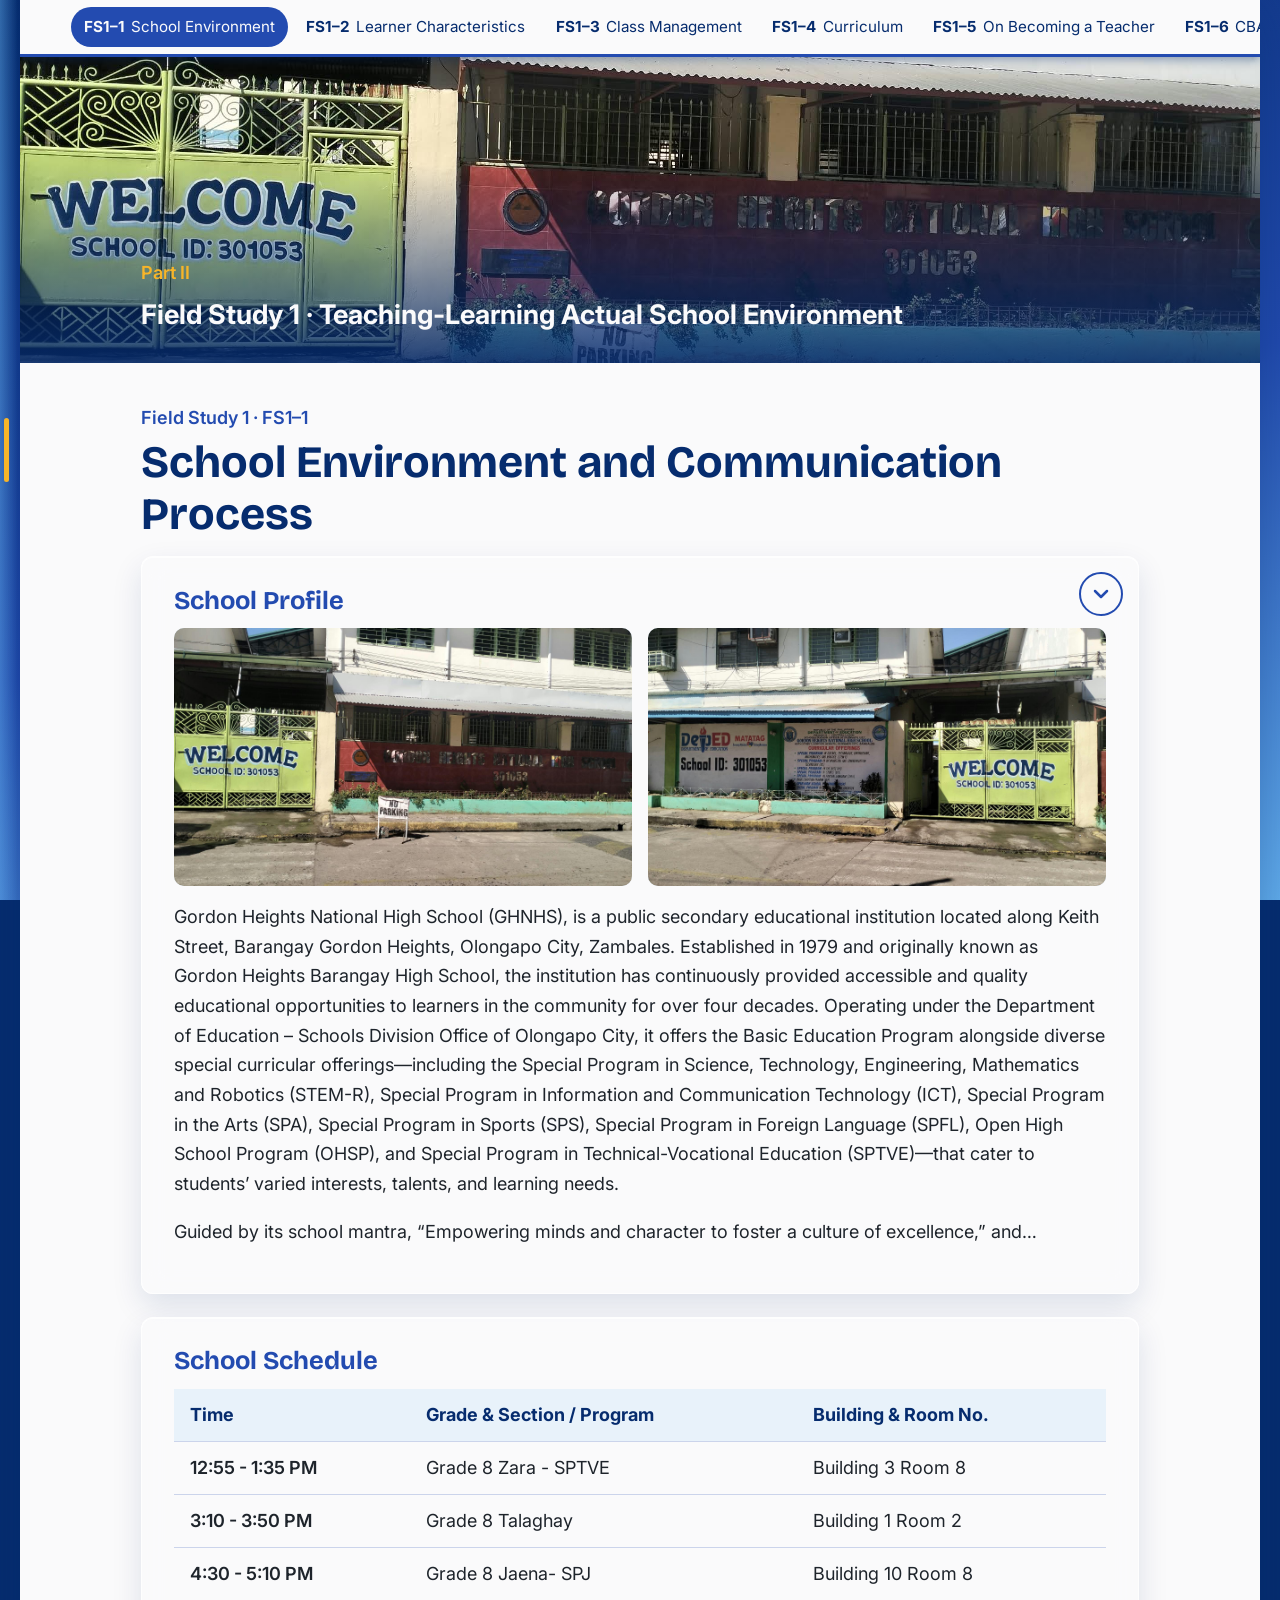
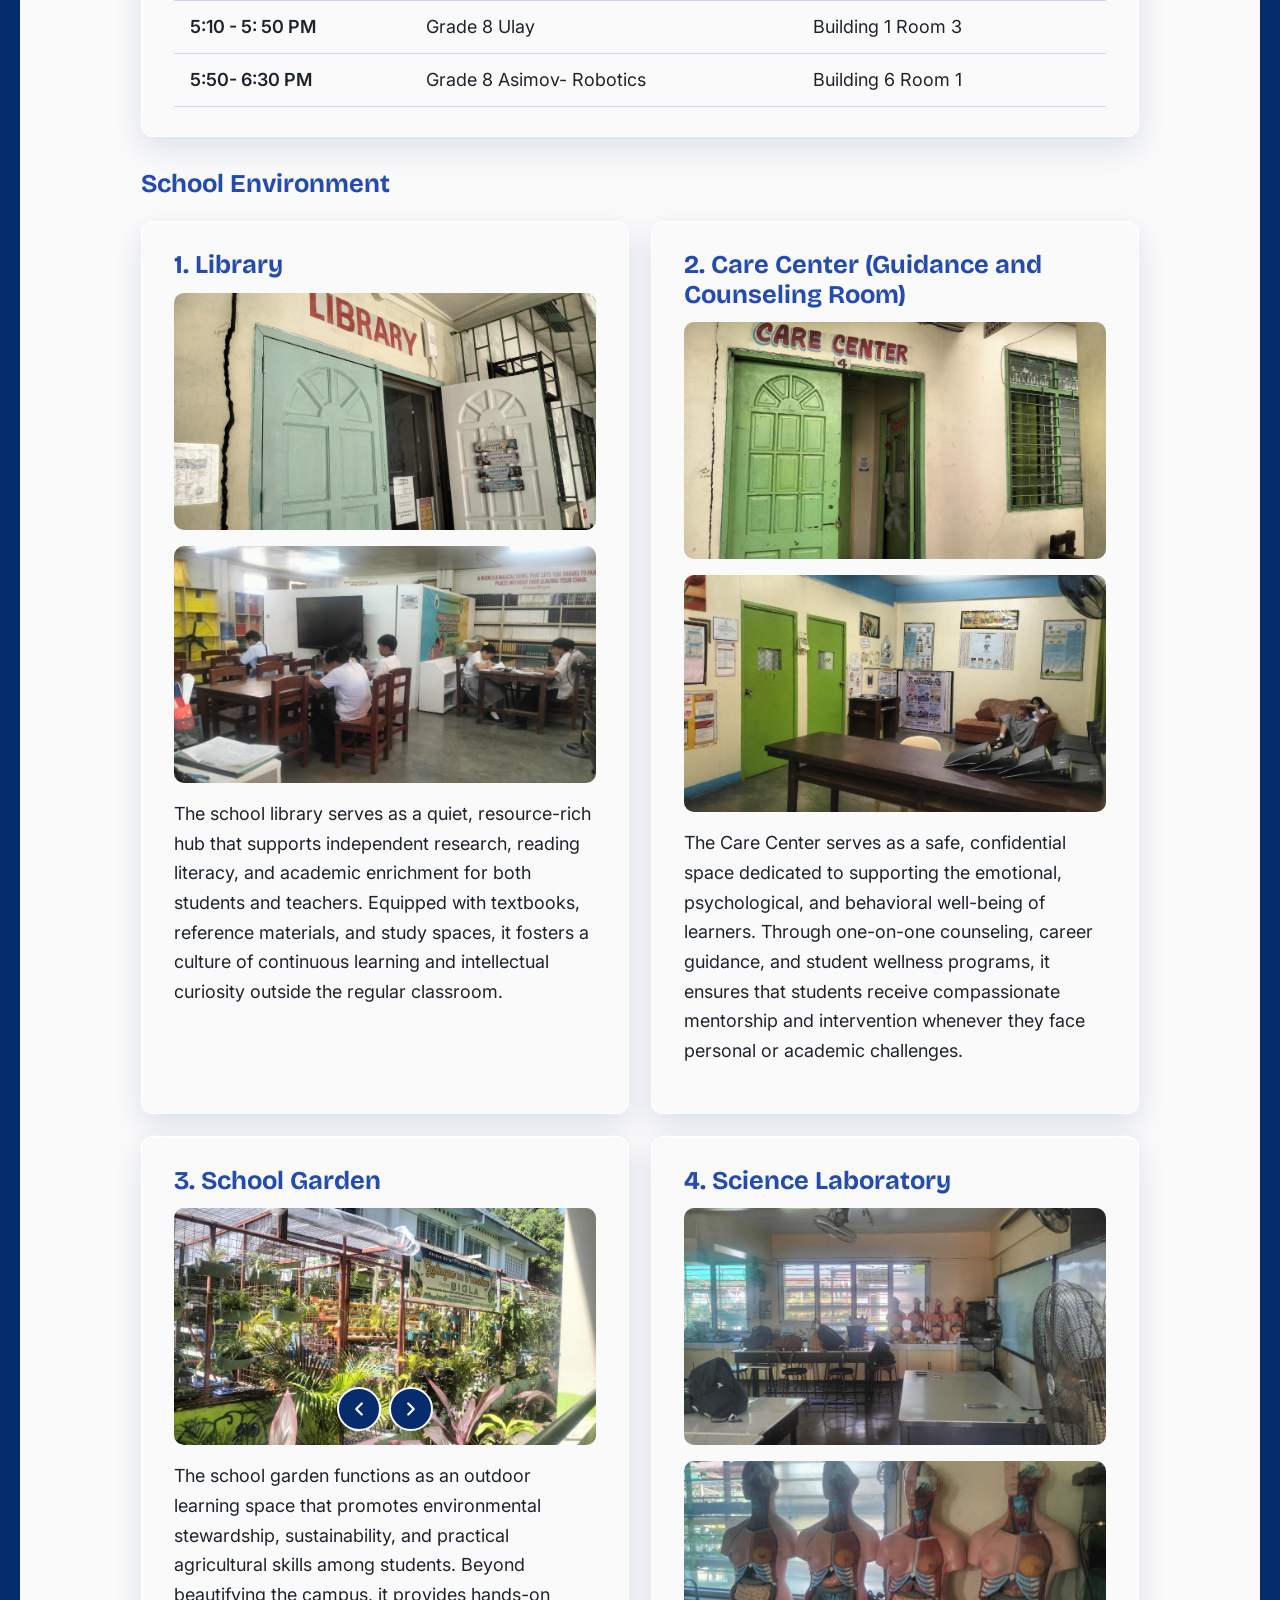
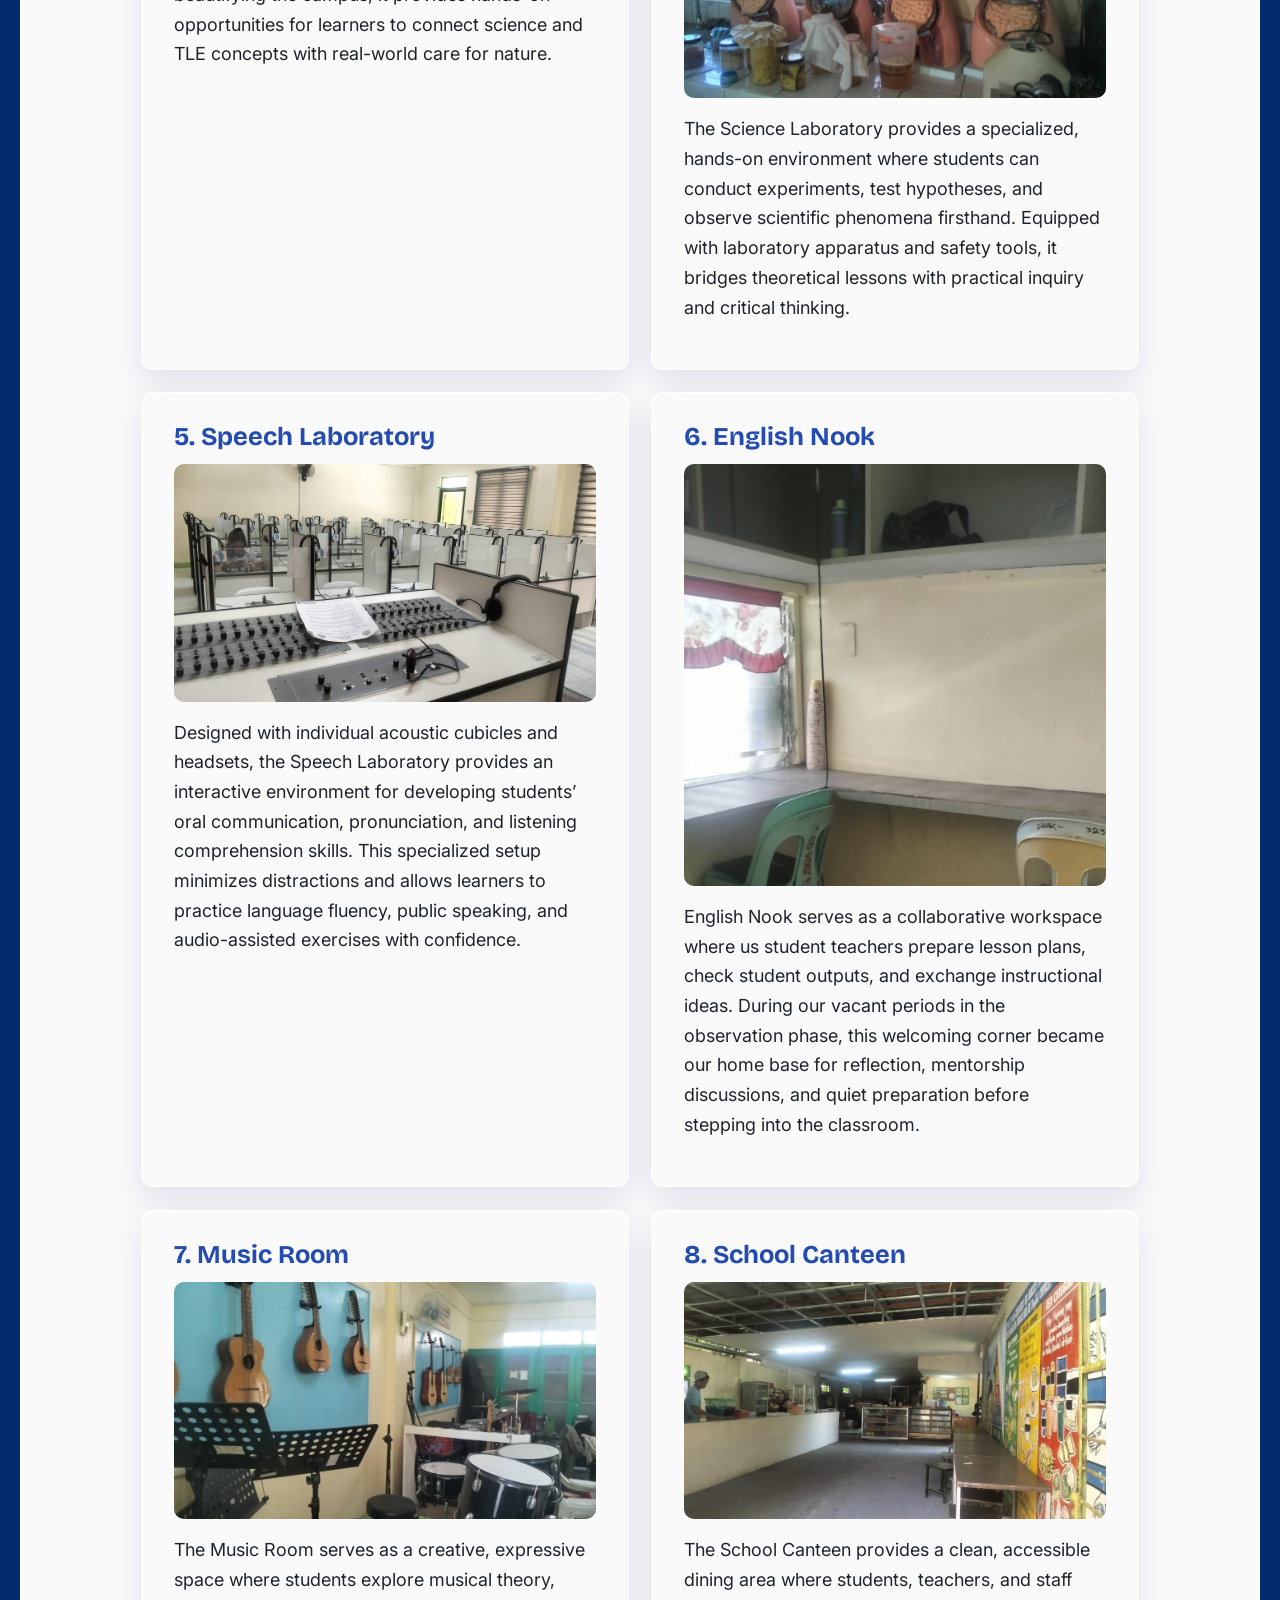
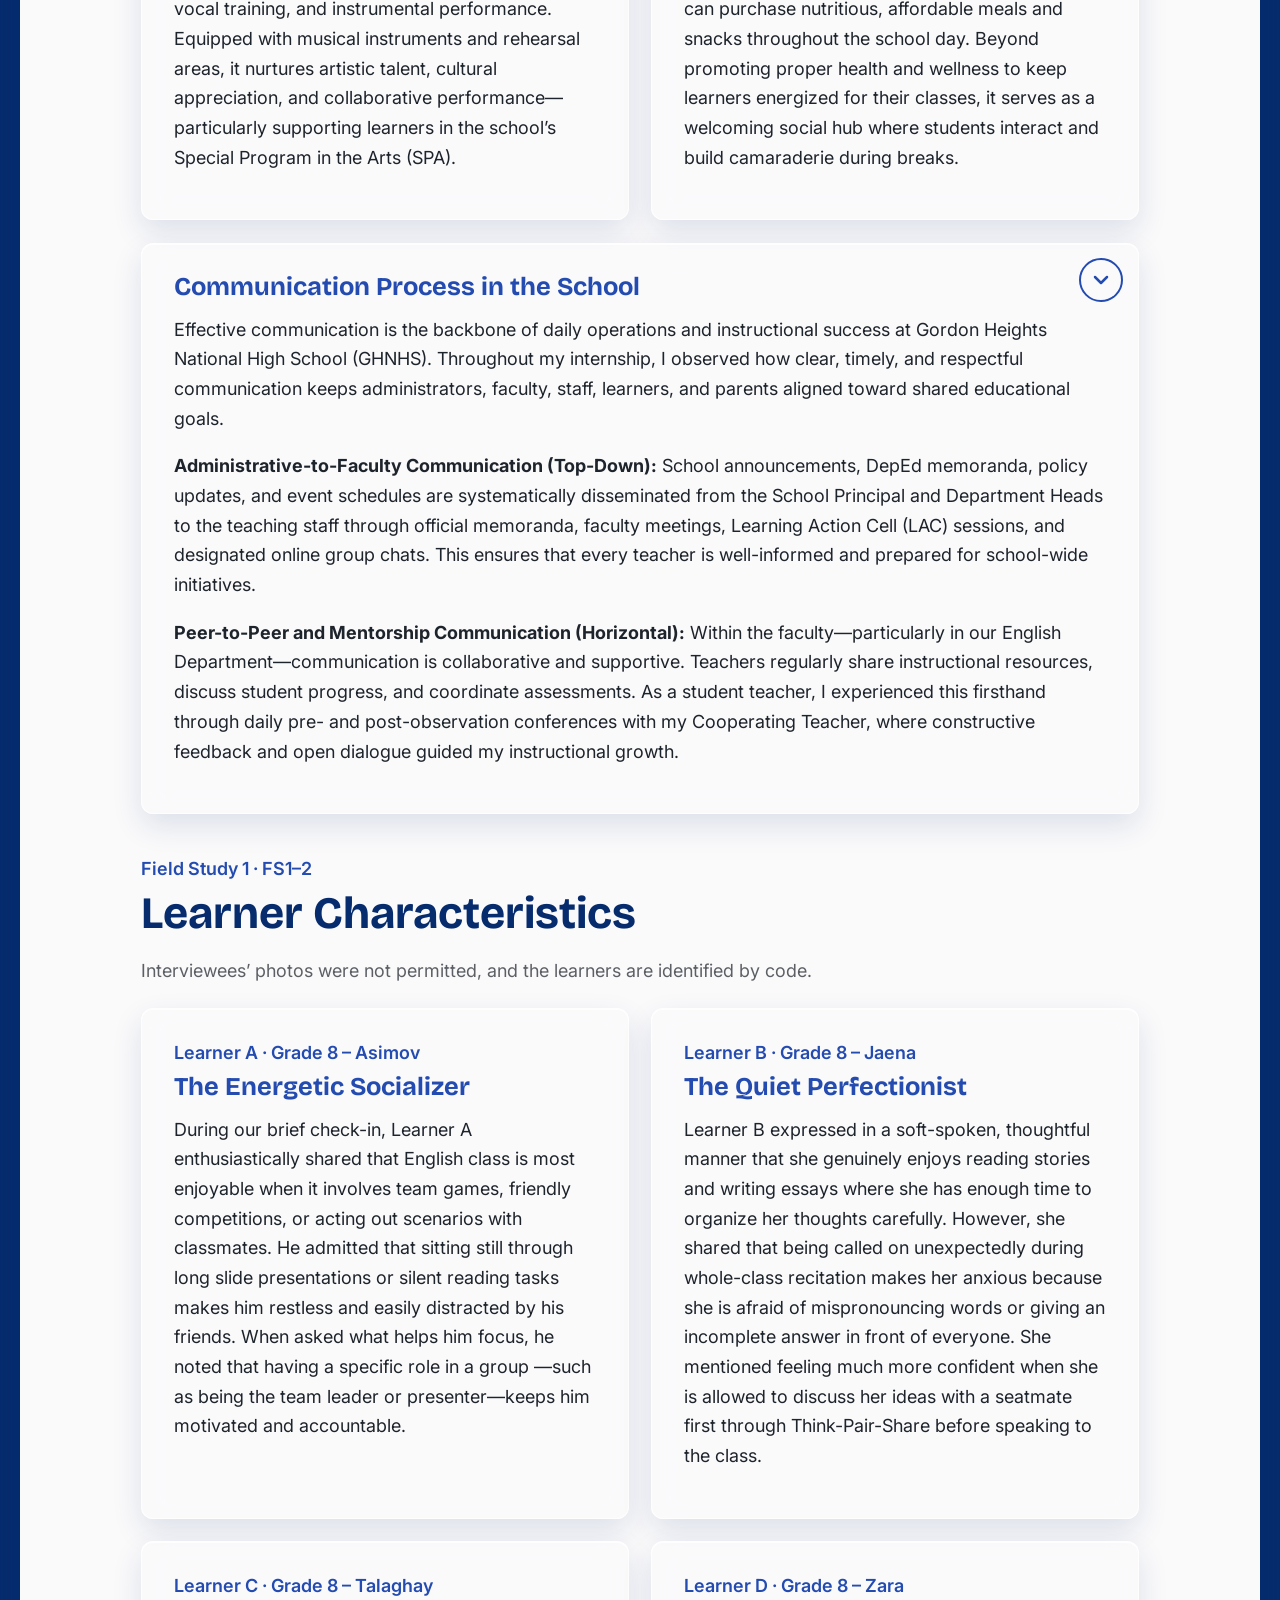
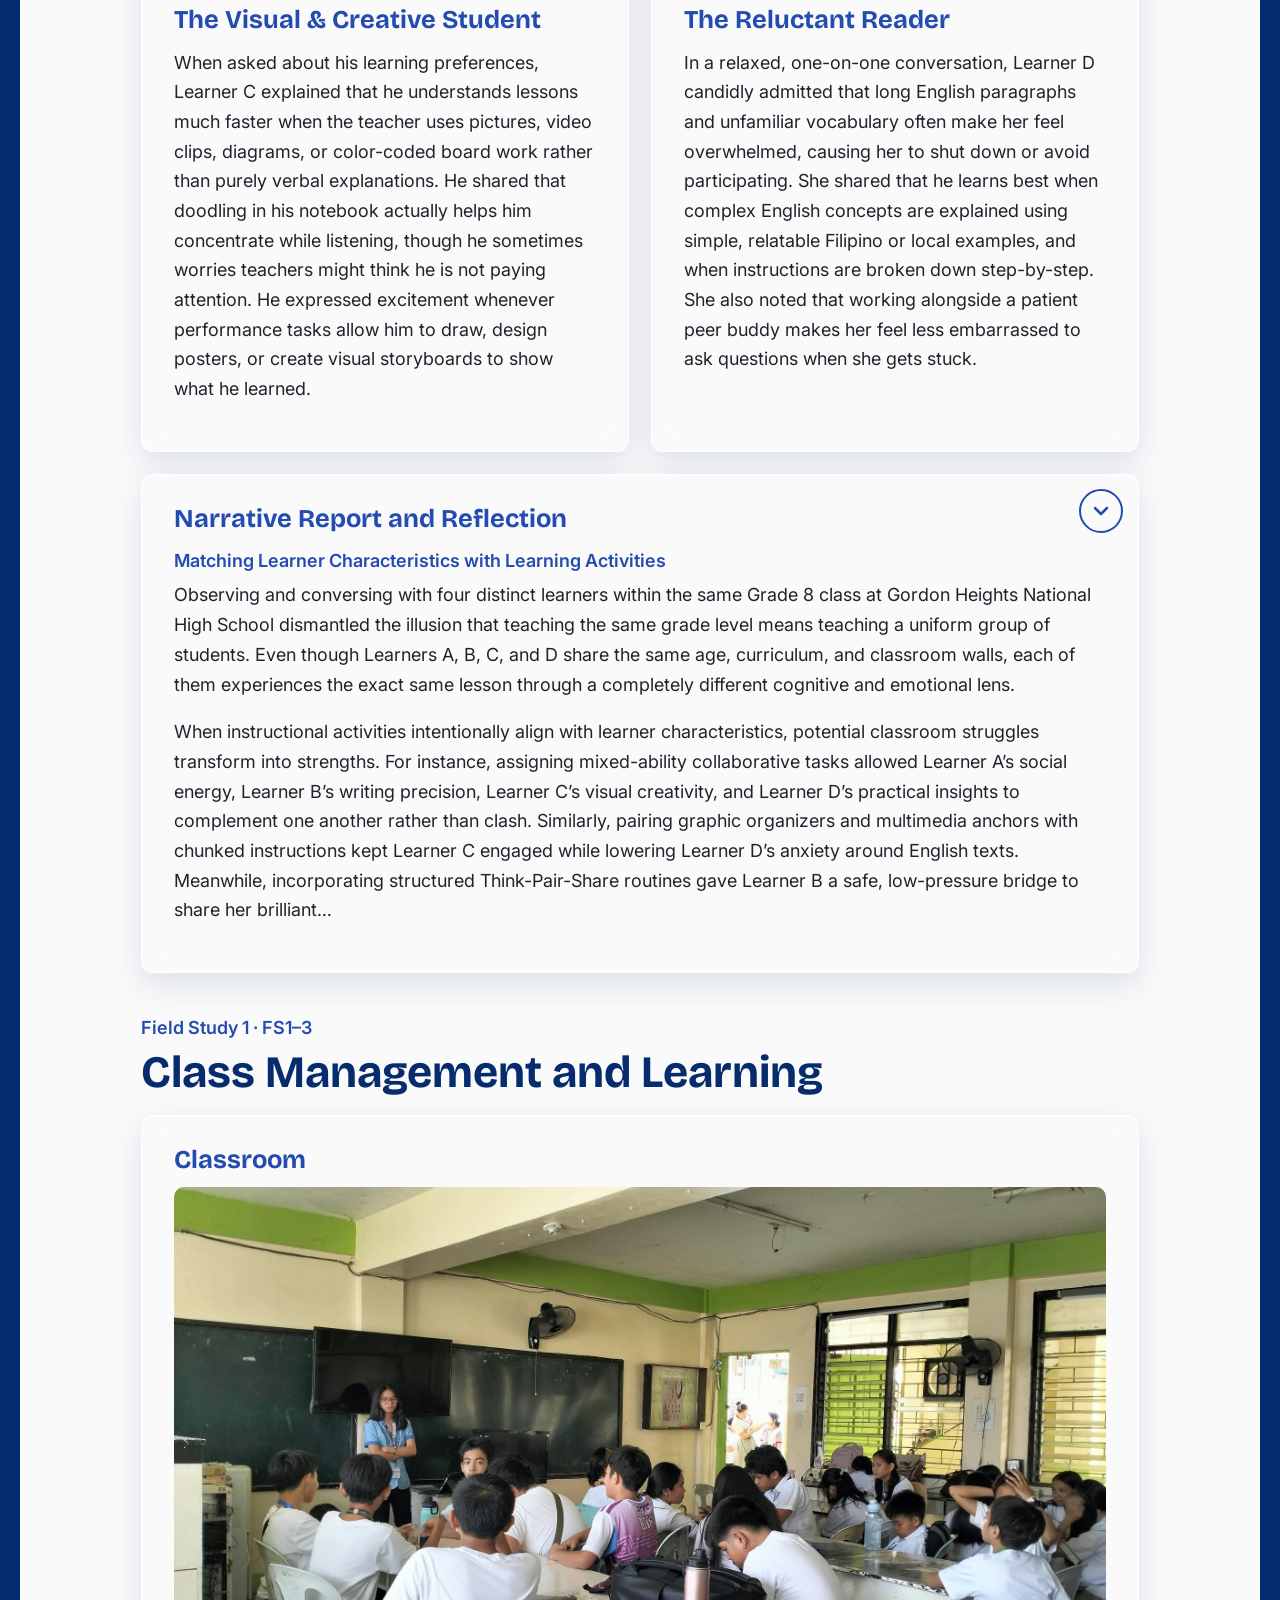
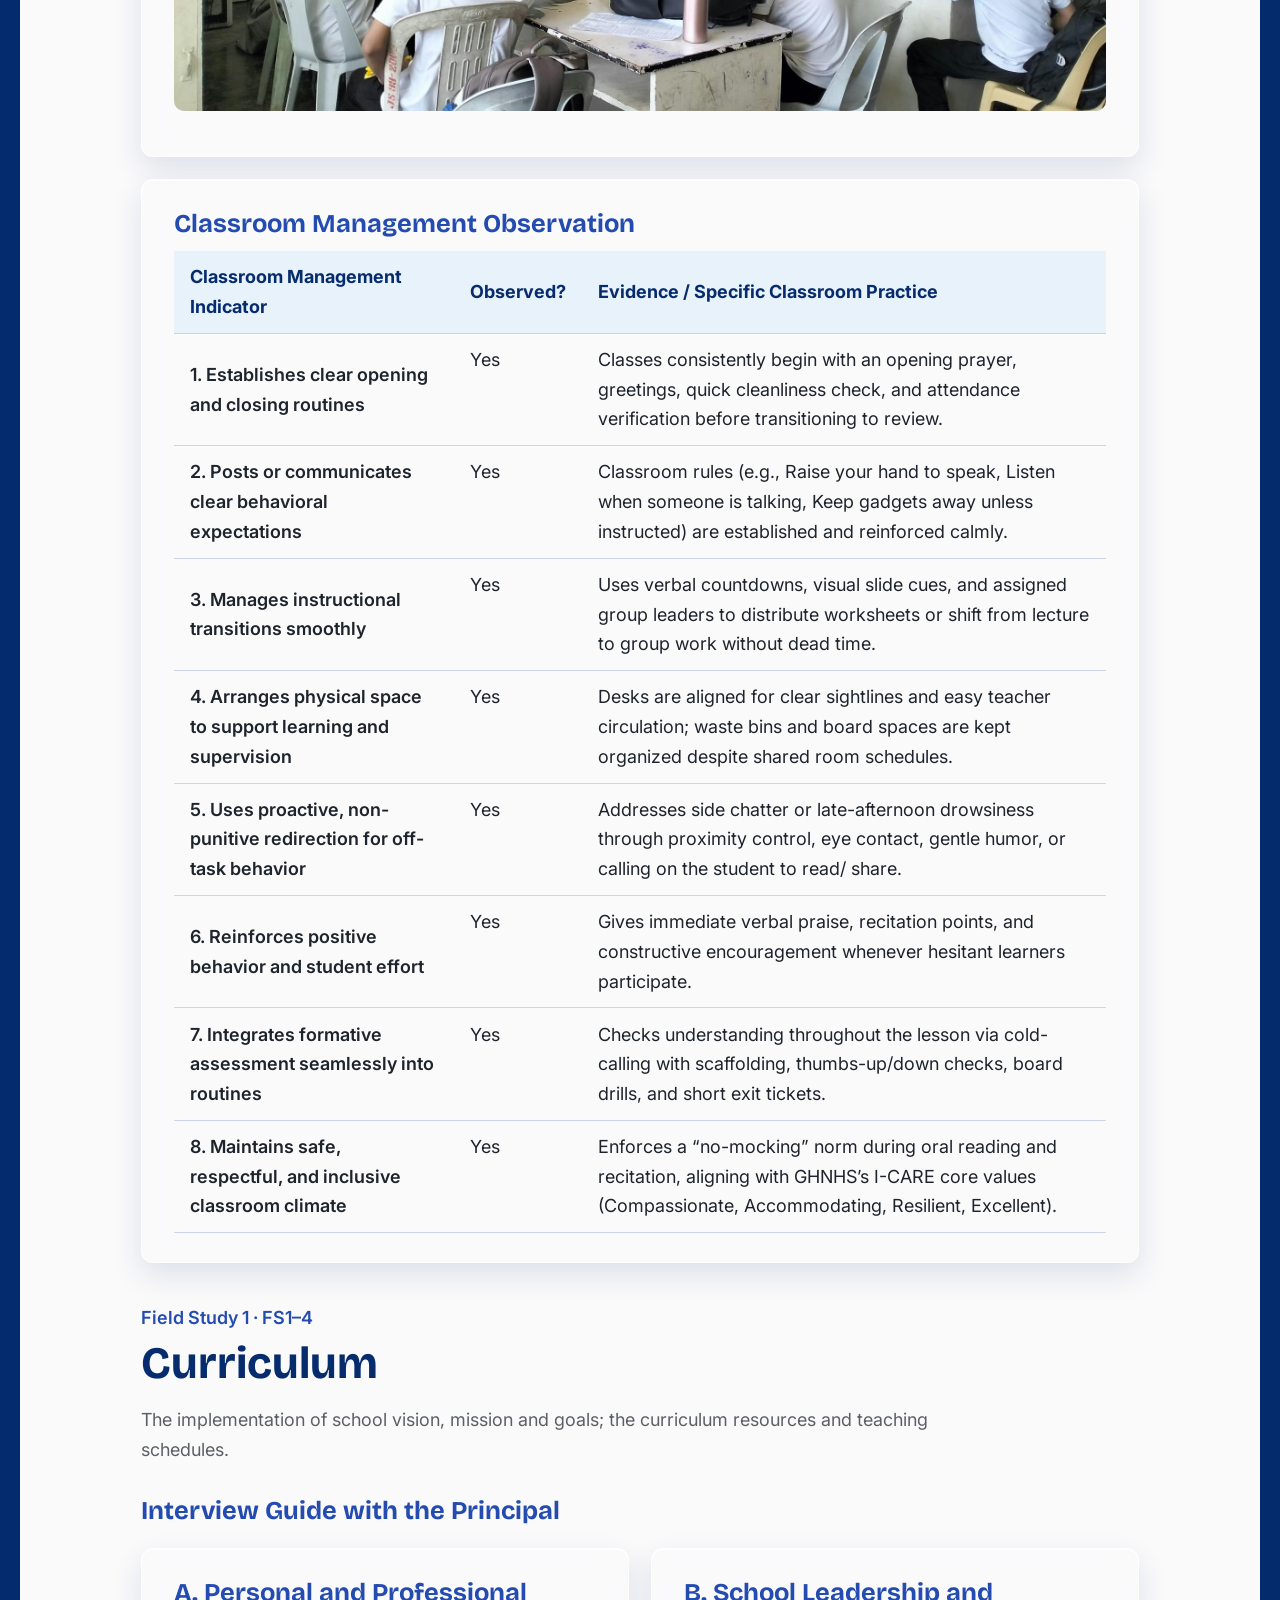
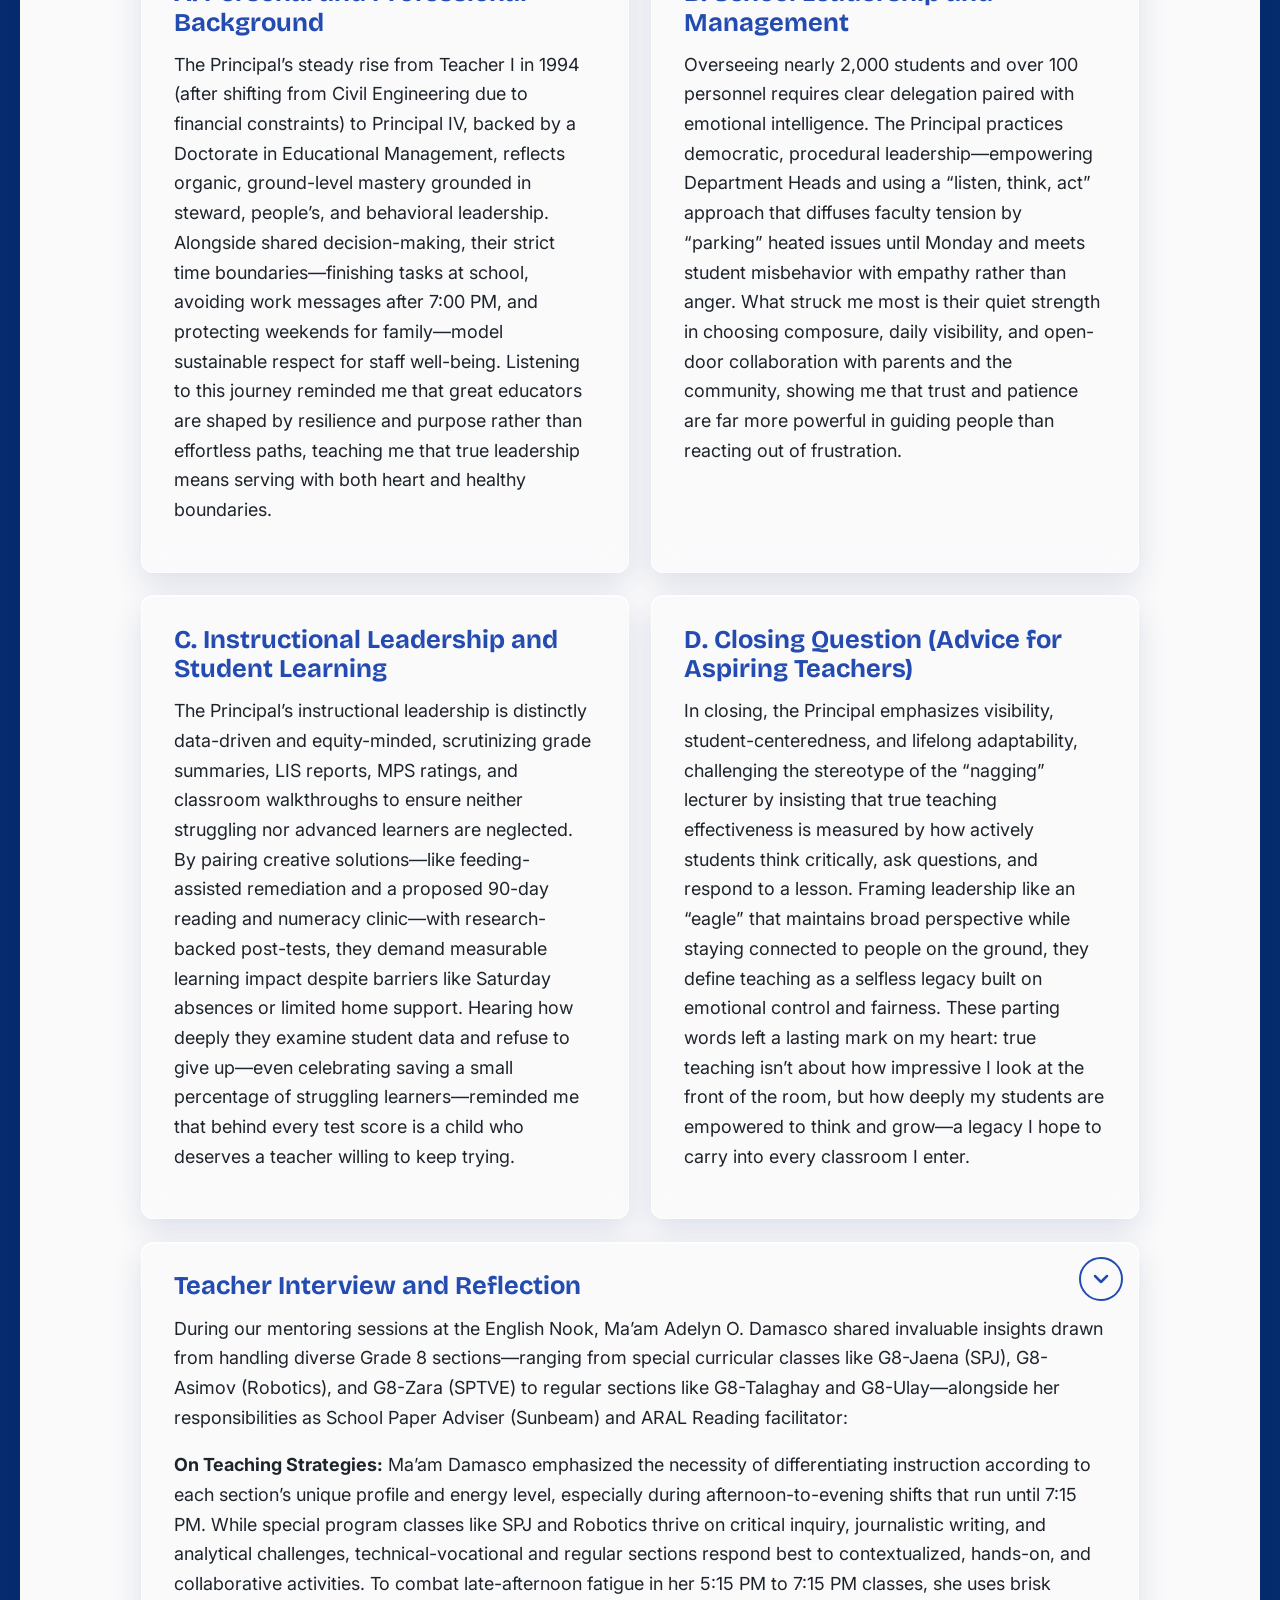
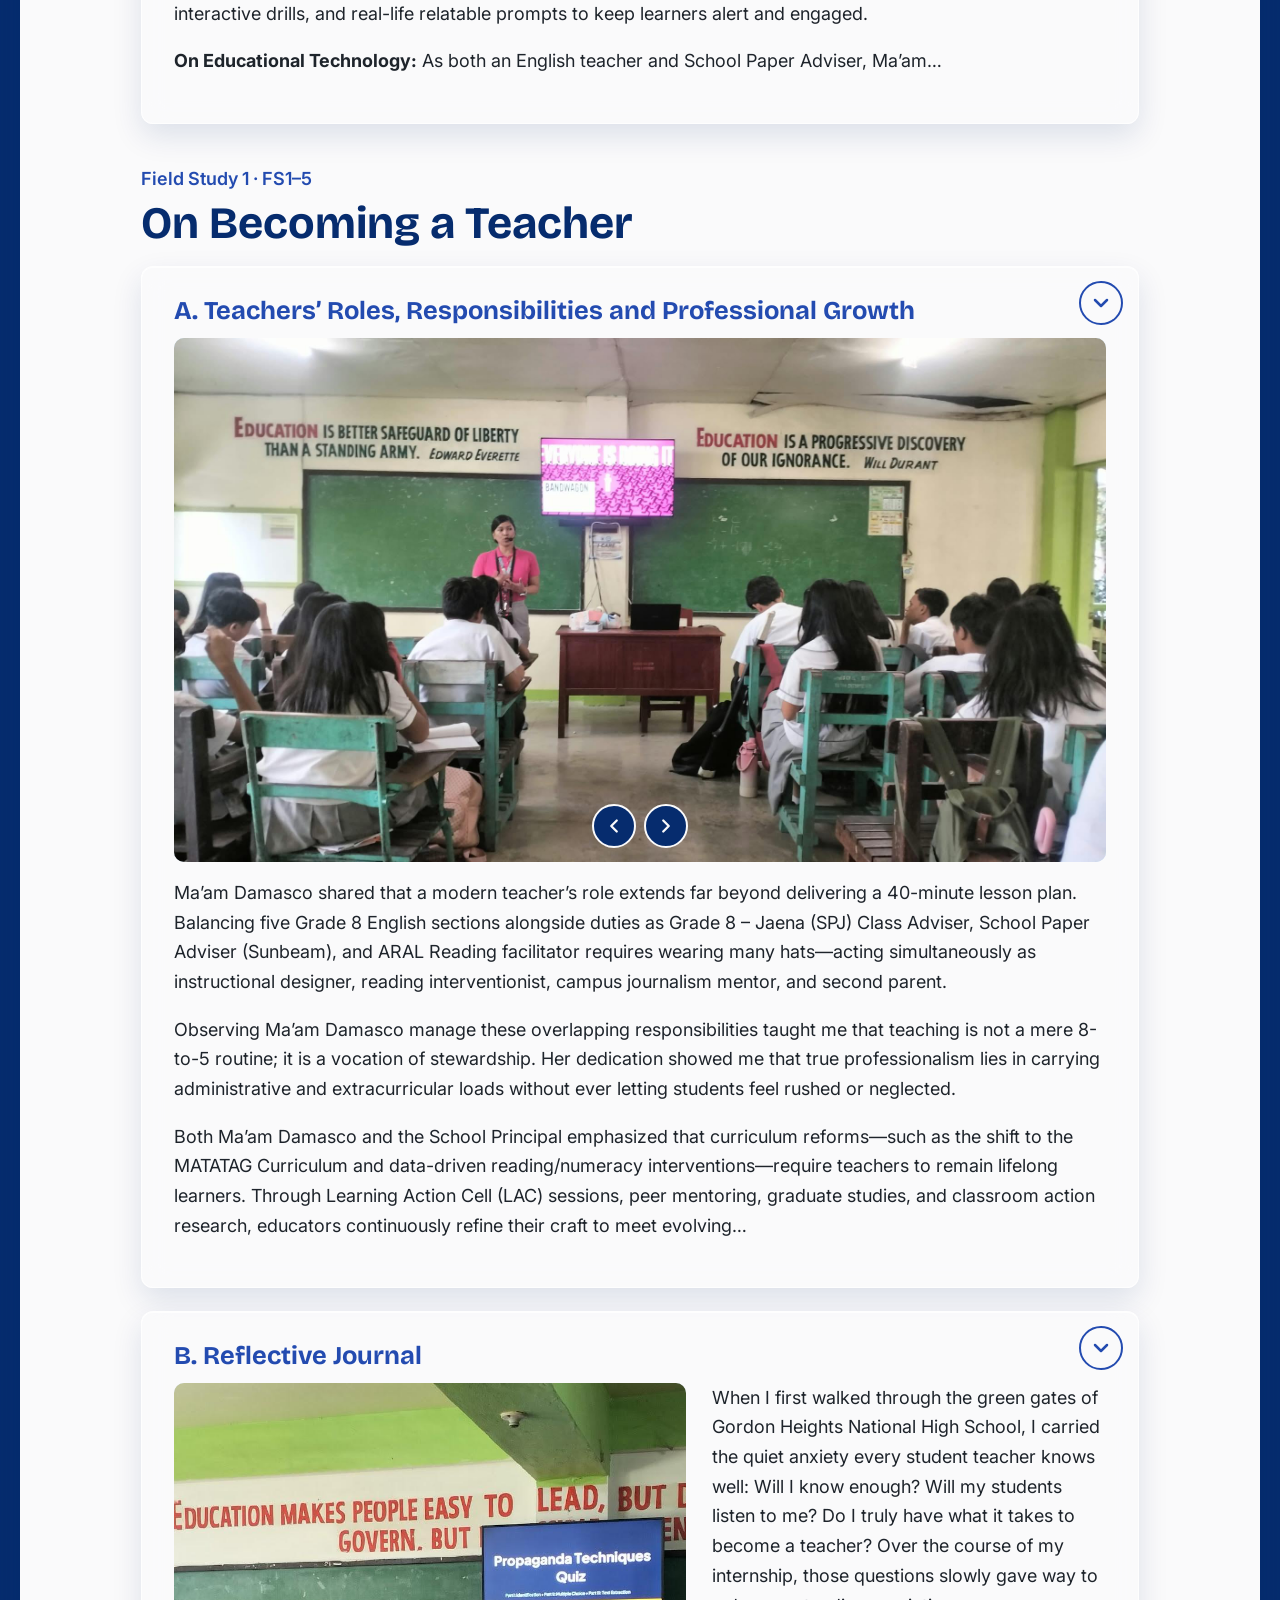
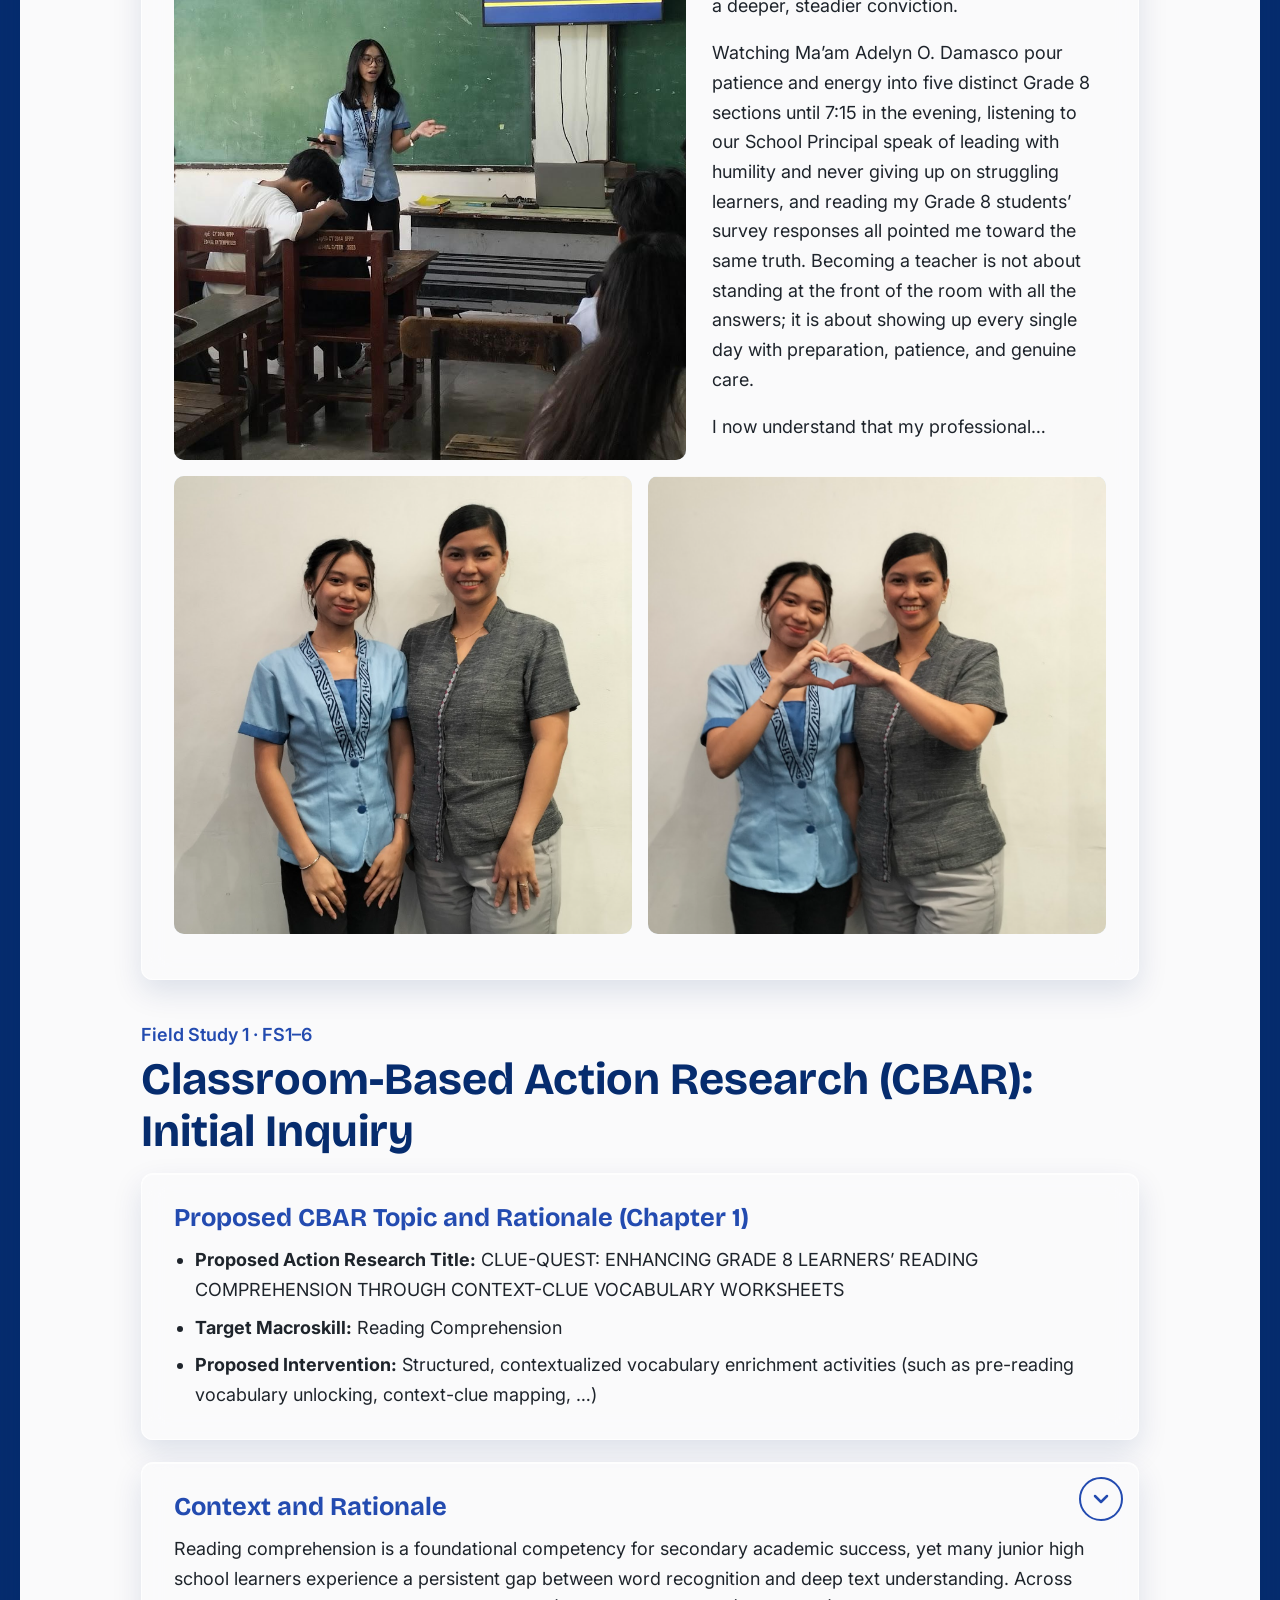
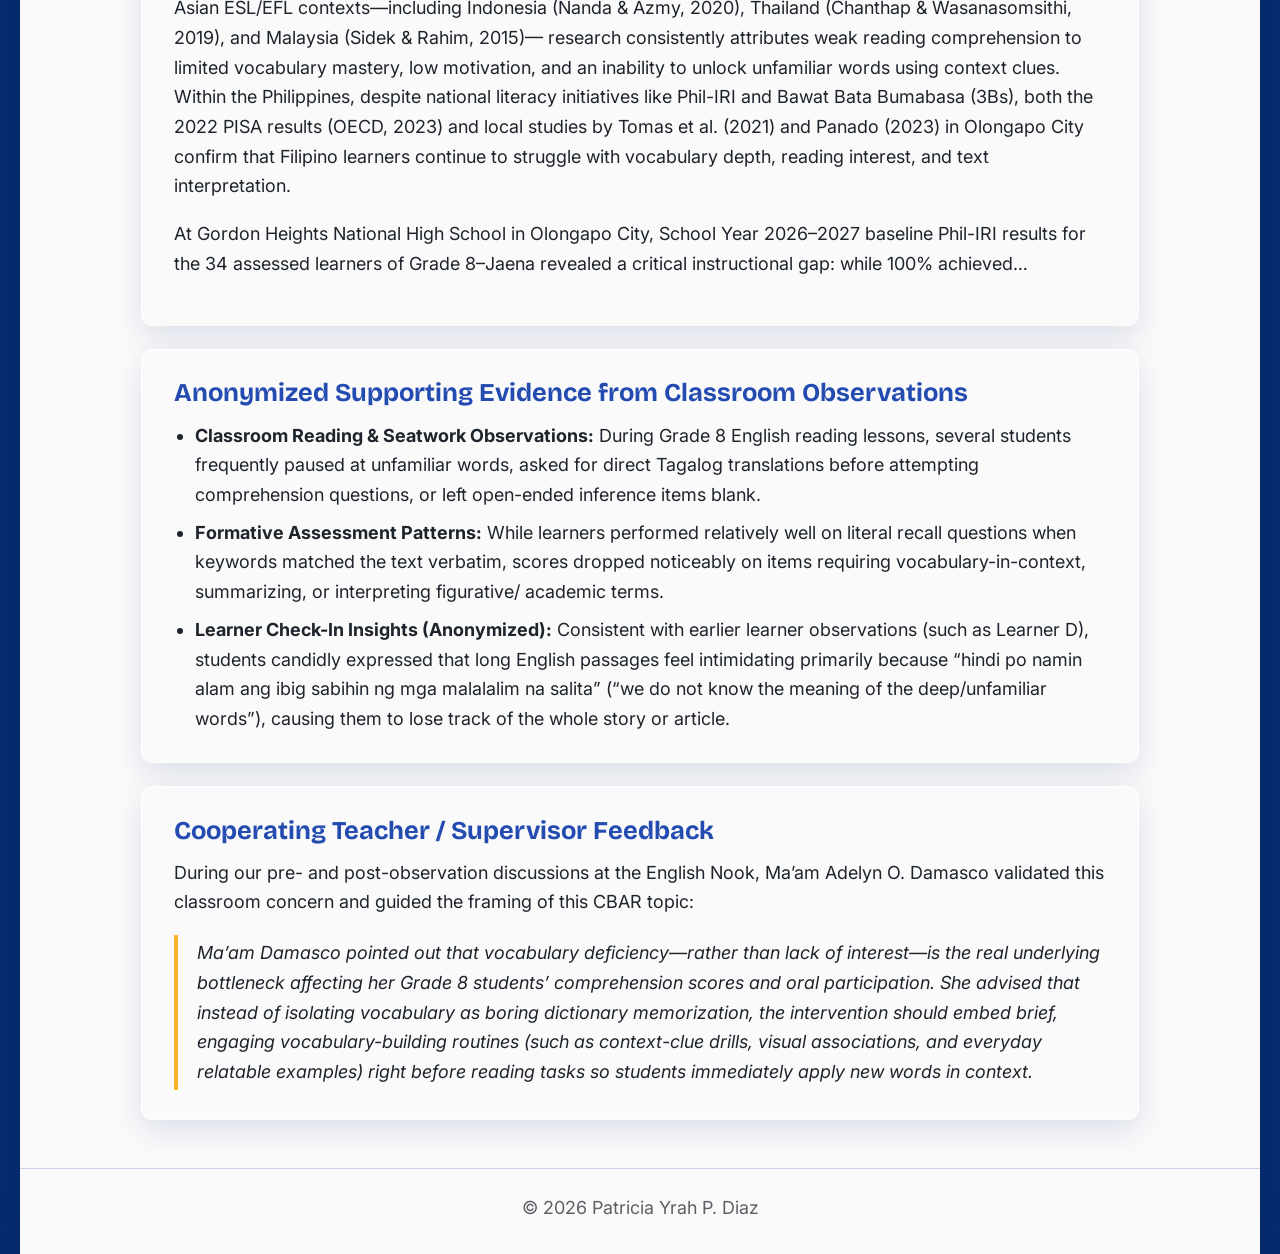
==== field-study-1.html @ 42d6da48 "Upload portfolio site and images Co-authored-by: Copilot <223556219+Copilot@users.noreply.github.com" ====
<!DOCTYPE html>
<html lang="en">
<head>
  <meta charset="UTF-8">
  <meta name="viewport" content="width=device-width, initial-scale=1">
  <title>Field Study 1 | Patricia Yrah P. Diaz</title>
  <meta name="description" content="Field Study 1: Teaching-Learning Actual School Environment">
  <script>
    /* Runs first: the menu starts hidden; hover the left edge to open it */
    document.documentElement.classList.add('js', 'scrolled', 'sidebar-closed');
  </script>
  <link rel="preconnect" href="https://fonts.googleapis.com">
  <link rel="preconnect" href="https://fonts.gstatic.com" crossorigin>
  <link href="https://fonts.googleapis.com/css2?family=Bricolage+Grotesque:wght@600;700&family=Inter:wght@400;600;700&display=swap" rel="stylesheet">
  <link rel="stylesheet" href="style.css">
</head>
<body class="bg-fs1">

  <a class="logo-btn floating" id="floatingLogo" href="index.html#home" aria-label="Home"><img src="images/logo.png" alt="" width="52" height="52"></a>
  <button class="edge-tab" id="edgeTab" type="button" aria-label="Open menu" aria-controls="sidebar" aria-expanded="false"></button>

  <aside class="sidebar" id="sidebar">
    <div class="brand">
      <a class="logo-btn" id="sidebarLogo" href="index.html#home" aria-label="Home"><img src="images/sidebar-logo.png" alt="" width="52" height="52"></a>
      <a class="brand-name" href="index.html#home">Patricia Yrah P. Diaz<small>Teaching Internship Portfolio</small></a>
    </div>

    <nav aria-label="Portfolio pages">
      <a class="nav-link" href="index.html#home">Home</a>
      <a class="nav-link nav-head" href="index.html#paper">Paper</a>
      <a class="nav-link nav-head" href="index.html#aboutCarousel">About Me</a>
      <a class="nav-link" href="index.html#pre-deployment">Pre-Deployment Seminar</a>
      <a class="nav-link nav-head" href="#field-study-1">Field Study 1</a>
      <a class="nav-link nav-head" href="field-study-2.html#field-study-2">Field Study 2</a>
      <a class="nav-link nav-head" href="part-4.html#part-4">PPST Evidence</a>
      <a class="nav-link nav-head" href="part-5.html#part-5">Journals &amp; Appendices</a>
    </nav>
  </aside>
  <div class="backdrop" id="backdrop"></div>

  <main class="content subpage theme-field has-bar">
    <div class="sheet">
<nav class="fs-bar" aria-label="Field Study 1 sections"><div class="fs-bar-inner"><a href="#fs1-1" title="School Environment"><b>FS1–1</b><span class="fs-name">School Environment</span></a><a href="#fs1-2" title="Learner Characteristics"><b>FS1–2</b><span class="fs-name">Learner Characteristics</span></a><a href="#fs1-3" title="Class Management"><b>FS1–3</b><span class="fs-name">Class Management</span></a><a href="#fs1-4" title="Curriculum"><b>FS1–4</b><span class="fs-name">Curriculum</span></a><a href="#fs1-5" title="On Becoming a Teacher"><b>FS1–5</b><span class="fs-name">On Becoming a Teacher</span></a><a href="#fs1-6" title="CBAR Initial Inquiry"><b>FS1–6</b><span class="fs-name">CBAR Inquiry</span></a></div></nav>

      <section id="field-study-1" data-nav>
        <div class="banner"><img src="images/gate-1.jpg" width="1600" height="900" alt="School gate with Welcome sign">
          <div class="banner-text"><p class="crumb">Part II</p><h1>Field Study 1 · Teaching-Learning Actual School Environment</h1></div>
        </div>
      </section>

<section id="fs1-1" class="section reveal" data-nav><p class="crumb">Field Study 1 · FS1–1</p><h2>School Environment and Communication Process</h2><div class="stack"><div class="card "><h3>School Profile</h3><div class="shot-grid"><figure class="shot  r-wide"><button class="zoomable" type="button" data-title="School Profile" aria-label="Enlarge: School Profile"><img src="images/gate-1.jpg" alt="School gate with Welcome sign" width="1600" height="900" loading="lazy"></button></figure><figure class="shot  r-wide"><button class="zoomable" type="button" data-title="School Profile" aria-label="Enlarge: School Profile"><img src="images/gate-2.jpg" alt="DepEd signboard beside the school gate" width="1600" height="900" loading="lazy"></button></figure></div><p>Gordon Heights National High School (GHNHS), is a public secondary educational institution located along Keith Street, Barangay Gordon Heights, Olongapo City, Zambales. Established in 1979 and originally known as Gordon Heights Barangay High School, the institution has continuously provided accessible and quality educational opportunities to learners in the community for over four decades. Operating under the Department of Education – Schools Division Office of Olongapo City, it offers the Basic Education Program alongside diverse special curricular offerings—including the Special Program in Science, Technology, Engineering, Mathematics and Robotics (STEM-R), Special Program in Information and Communication Technology (ICT), Special Program in the Arts (SPA), Special Program in Sports (SPS), Special Program in Foreign Language (SPFL), Open High School Program (OHSP), and Special Program in Technical-Vocational Education (SPTVE)—that cater to students’ varied interests, talents, and learning needs.</p><p>Guided by its school mantra, “Empowering minds and character to foster a culture of excellence,” and anchored in its core values of I-CARE (“I am compassionate, accommodating, resilient, and excellent”), GHNHS aligns with the MATATAG agenda to provide a supportive, inclusive learning environment that promotes academic excellence, holistic development, and responsible citizenship.</p></div><div class="card "><h3>School Schedule</h3><div class="table-wrap"><table><thead><tr><th scope="col">Time</th><th scope="col">Grade &amp; Section / Program</th><th scope="col">Building &amp; Room No.</th></tr></thead><tbody><tr><th scope="row">12:55 - 1:35 PM</th><td>Grade 8 Zara - SPTVE</td><td>Building 3 Room 8</td></tr><tr><th scope="row">3:10 - 3:50 PM</th><td>Grade 8 Talaghay</td><td>Building 1 Room 2</td></tr><tr><th scope="row">4:30 - 5:10 PM</th><td>Grade 8 Jaena- SPJ</td><td>Building 10 Room 8</td></tr><tr><th scope="row">5:10 - 5: 50 PM</th><td>Grade 8 Ulay</td><td>Building 1 Room 3</td></tr><tr><th scope="row">5:50- 6:30 PM</th><td>Grade 8 Asimov- Robotics</td><td>Building 6 Room 1</td></tr></tbody></table></div></div><h3 class="sub-head">School Environment</h3><div class="masonry"><div class="card "><h3>1. Library</h3><div class="shot-grid"><figure class="shot  r-wide"><button class="zoomable" type="button" data-title="Library" aria-label="Enlarge: Library"><img src="images/env-library-door.jpg" alt="env-library-door.jpg" width="1600" height="901" loading="lazy"></button></figure><figure class="shot  r-wide"><button class="zoomable" type="button" data-title="Library" aria-label="Enlarge: Library"><img src="images/env-library-inside.jpg" alt="env-library-inside.jpg" width="1600" height="901" loading="lazy"></button></figure></div><p>The school library serves as a quiet, resource-rich hub that supports independent research, reading literacy, and academic enrichment for both students and teachers. Equipped with textbooks, reference materials, and study spaces, it fosters a culture of continuous learning and intellectual curiosity outside the regular classroom.</p></div><div class="card "><h3>2. Care Center (Guidance and Counseling Room)</h3><div class="shot-grid"><figure class="shot  r-wide"><button class="zoomable" type="button" data-title="Care Center (Guidance and Counseling Room)" aria-label="Enlarge: Care Center (Guidance and Counseling Room)"><img src="images/env-care-door.jpg" alt="env-care-door.jpg" width="1600" height="901" loading="lazy"></button></figure><figure class="shot  r-wide"><button class="zoomable" type="button" data-title="Care Center (Guidance and Counseling Room)" aria-label="Enlarge: Care Center (Guidance and Counseling Room)"><img src="images/env-care-inside.jpg" alt="env-care-inside.jpg" width="1600" height="901" loading="lazy"></button></figure></div><p>The Care Center serves as a safe, confidential space dedicated to supporting the emotional, psychological, and behavioral well-being of learners. Through one-on-one counseling, career guidance, and student wellness programs, it ensures that students receive compassionate mentorship and intervention whenever they face personal or academic challenges.</p></div><div class="card "><h3>3. School Garden</h3><div class="shot-grid"><figure class="shot  r-wide"><button class="zoomable" type="button" data-title="School Garden" aria-label="Enlarge: School Garden"><img src="images/env-garden-1.jpg" alt="env-garden-1.jpg" width="1600" height="901" loading="lazy"></button></figure><figure class="shot  r-wide"><button class="zoomable" type="button" data-title="School Garden" aria-label="Enlarge: School Garden"><img src="images/env-garden-2.jpg" alt="env-garden-2.jpg" width="1600" height="901" loading="lazy"></button></figure><figure class="shot  r-wide"><button class="zoomable" type="button" data-title="School Garden" aria-label="Enlarge: School Garden"><img src="images/env-garden-3.jpg" alt="env-garden-3.jpg" width="1600" height="901" loading="lazy"></button></figure></div><p>The school garden functions as an outdoor learning space that promotes environmental stewardship, sustainability, and practical agricultural skills among students. Beyond beautifying the campus, it provides hands-on opportunities for learners to connect science and TLE concepts with real-world care for nature.</p></div><div class="card "><h3>4. Science Laboratory</h3><div class="shot-grid"><figure class="shot  r-wide"><button class="zoomable" type="button" data-title="Science Laboratory" aria-label="Enlarge: Science Laboratory"><img src="images/env-science-lab.jpg" alt="env-science-lab.jpg" width="1600" height="901" loading="lazy"></button></figure><figure class="shot  r-wide"><button class="zoomable" type="button" data-title="Science Laboratory" aria-label="Enlarge: Science Laboratory"><img src="images/env-science-models.jpg" alt="env-science-models.jpg" width="1600" height="901" loading="lazy"></button></figure></div><p>The Science Laboratory provides a specialized, hands-on environment where students can conduct experiments, test hypotheses, and observe scientific phenomena firsthand. Equipped with laboratory apparatus and safety tools, it bridges theoretical lessons with practical inquiry and critical thinking.</p></div><div class="card "><h3>5. Speech Laboratory</h3><div class="shot-grid"><figure class="shot  r-wide"><button class="zoomable" type="button" data-title="Speech Laboratory" aria-label="Enlarge: Speech Laboratory"><img src="images/env-speech-lab.jpg" alt="env-speech-lab.jpg" width="1600" height="901" loading="lazy"></button></figure></div><p>Designed with individual acoustic cubicles and headsets, the Speech Laboratory provides an interactive environment for developing students’ oral communication, pronunciation, and listening comprehension skills. This specialized setup minimizes distractions and allows learners to practice language fluency, public speaking, and audio-assisted exercises with confidence.</p></div><div class="card "><h3>6. English Nook</h3><div class="shot-grid"><figure class="shot  r-tall"><button class="zoomable" type="button" data-title="English Nook" aria-label="Enlarge: English Nook"><img src="images/env-nook.jpg" alt="env-nook.jpg" width="901" height="1600" loading="lazy"></button></figure></div><p>English Nook serves as a collaborative workspace where us student teachers prepare lesson plans, check student outputs, and exchange instructional ideas. During our vacant periods in the observation phase, this welcoming corner became our home base for reflection, mentorship discussions, and quiet preparation before stepping into the classroom.</p></div><div class="card "><h3>7. Music Room</h3><div class="shot-grid"><figure class="shot  r-wide"><button class="zoomable" type="button" data-title="Music Room" aria-label="Enlarge: Music Room"><img src="images/env-music.jpg" alt="env-music.jpg" width="1600" height="901" loading="lazy"></button></figure></div><p>The Music Room serves as a creative, expressive space where students explore musical theory, vocal training, and instrumental performance. Equipped with musical instruments and rehearsal areas, it nurtures artistic talent, cultural appreciation, and collaborative performance— particularly supporting learners in the school’s Special Program in the Arts (SPA).</p></div><div class="card "><h3>8. School Canteen</h3><div class="shot-grid"><figure class="shot  r-wide"><button class="zoomable" type="button" data-title="School Canteen" aria-label="Enlarge: School Canteen"><img src="images/env-canteen.jpg" alt="env-canteen.jpg" width="1600" height="901" loading="lazy"></button></figure></div><p>The School Canteen provides a clean, accessible dining area where students, teachers, and staff can purchase nutritious, affordable meals and snacks throughout the school day. Beyond promoting proper health and wellness to keep learners energized for their classes, it serves as a welcoming social hub where students interact and build camaraderie during breaks.</p></div></div><div class="card "><h3>Communication Process in the School</h3><p>Effective communication is the backbone of daily operations and instructional success at Gordon Heights National High School (GHNHS). Throughout my internship, I observed how clear, timely, and respectful communication keeps administrators, faculty, staff, learners, and parents aligned toward shared educational goals.</p><p><strong>Administrative-to-Faculty Communication (Top-Down):</strong> School announcements, DepEd memoranda, policy updates, and event schedules are systematically disseminated from the School Principal and Department Heads to the teaching staff through official memoranda, faculty meetings, Learning Action Cell (LAC) sessions, and designated online group chats. This ensures that every teacher is well-informed and prepared for school-wide initiatives.</p><p><strong>Peer-to-Peer and Mentorship Communication (Horizontal):</strong> Within the faculty—particularly in our English Department—communication is collaborative and supportive. Teachers regularly share instructional resources, discuss student progress, and coordinate assessments. As a student teacher, I experienced this firsthand through daily pre- and post-observation conferences with my Cooperating Teacher, where constructive feedback and open dialogue guided my instructional growth.</p><p><strong>Teacher-to-Student Communication:</strong> Inside the classroom, communication goes beyond delivering lesson content. Teachers establish clear classroom routines, learning objectives, and behavioral expectations while encouraging active student participation, questions, and two-way dialogue. Outside class hours, announcements regarding tasks, schedules, and reminders are reinforced through class officers and digital platforms.</p><p><strong>School-to-Parent and Community Communication (Home-School Partnership):</strong> GHNHS maintains strong ties with families and the local community through General and Homeroom Parent-Teacher Association (PTA) assemblies, quarterly card-giving consultations, parent-teacher conferences, and official social media pages. When learners encounter academic or behavioral concerns, teachers and advisers communicate directly with parents to build supportive, unified interventions.</p><p>Overall, witnessing the school’s communication flow taught me that a thriving school community relies on transparency, active listening, and mutual respect across all levels.</p></div></div></section>

<section id="fs1-2" class="section reveal" data-nav><p class="crumb">Field Study 1 · FS1–2</p><h2>Learner Characteristics</h2><div class="stack"><p class="note">Interviewees’ photos were not permitted, and the learners are identified by code.</p><div class="cols-2"><div class="card "><p class="crumb">Learner A · Grade 8 – Asimov</p><h3>The Energetic Socializer</h3><p>During our brief check-in, Learner A enthusiastically shared that English class is most enjoyable when it involves team games, friendly competitions, or acting out scenarios with classmates. He admitted that sitting still through long slide presentations or silent reading tasks makes him restless and easily distracted by his friends. When asked what helps him focus, he noted that having a specific role in a group —such as being the team leader or presenter—keeps him motivated and accountable.</p></div><div class="card "><p class="crumb">Learner B · Grade 8 – Jaena</p><h3>The Quiet Perfectionist</h3><p>Learner B expressed in a soft-spoken, thoughtful manner that she genuinely enjoys reading stories and writing essays where she has enough time to organize her thoughts carefully. However, she shared that being called on unexpectedly during whole-class recitation makes her anxious because she is afraid of mispronouncing words or giving an incomplete answer in front of everyone. She mentioned feeling much more confident when she is allowed to discuss her ideas with a seatmate first through Think-Pair-Share before speaking to the class.</p></div><div class="card "><p class="crumb">Learner C · Grade 8 – Talaghay</p><h3>The Visual &amp; Creative Student</h3><p>When asked about his learning preferences, Learner C explained that he understands lessons much faster when the teacher uses pictures, video clips, diagrams, or color-coded board work rather than purely verbal explanations. He shared that doodling in his notebook actually helps him concentrate while listening, though he sometimes worries teachers might think he is not paying attention. He expressed excitement whenever performance tasks allow him to draw, design posters, or create visual storyboards to show what he learned.</p></div><div class="card "><p class="crumb">Learner D · Grade 8 – Zara</p><h3>The Reluctant Reader</h3><p>In a relaxed, one-on-one conversation, Learner D candidly admitted that long English paragraphs and unfamiliar vocabulary often make her feel overwhelmed, causing her to shut down or avoid participating. She shared that he learns best when complex English concepts are explained using simple, relatable Filipino or local examples, and when instructions are broken down step-by-step. She also noted that working alongside a patient peer buddy makes her feel less embarrassed to ask questions when she gets stuck.</p></div></div><div class="card "><h3>Narrative Report and Reflection</h3><p class="crumb">Matching Learner Characteristics with Learning Activities</p><p>Observing and conversing with four distinct learners within the same Grade 8 class at Gordon Heights National High School dismantled the illusion that teaching the same grade level means teaching a uniform group of students. Even though Learners A, B, C, and D share the same age, curriculum, and classroom walls, each of them experiences the exact same lesson through a completely different cognitive and emotional lens.</p><p>When instructional activities intentionally align with learner characteristics, potential classroom struggles transform into strengths. For instance, assigning mixed-ability collaborative tasks allowed Learner A’s social energy, Learner B’s writing precision, Learner C’s visual creativity, and Learner D’s practical insights to complement one another rather than clash. Similarly, pairing graphic organizers and multimedia anchors with chunked instructions kept Learner C engaged while lowering Learner D’s anxiety around English texts. Meanwhile, incorporating structured Think-Pair-Share routines gave Learner B a safe, low-pressure bridge to share her brilliant ideas without the fear of public embarrassment. Conversely, relying solely on a single, rigid teaching method—such as a 30-minute lecture or silent individual seatwork—inevitably leaves learners behind. What initially appeared on the surface as Learner A’s “restlessness,” Learner C’s “distracted doodling,” or Learner D’s “lack of motivation” was actually a clear signal that the task design did not match their readiness or dominant learning style.</p><p>This experience profoundly reshaped how I approach lesson planning and classroom instruction. I realized that fairness in teaching does not mean giving every student the exact same activity; it means giving every student an accessible entry point where they can succeed. Moving forward as an educator, I am committed to designing varied, differentiated, and empathetic learning experiences—ensuring that the energetic, the quiet, the artistic, and the struggling learner all feel seen, capable, and valued inside my classroom.</p></div></div></section>

<section id="fs1-3" class="section reveal" data-nav><p class="crumb">Field Study 1 · FS1–3</p><h2>Class Management and Learning</h2><div class="stack"><div class="card "><h3>Classroom</h3><figure class="shot  r-wide"><button class="zoomable" type="button" data-title="Classroom" aria-label="Enlarge: Classroom"><img src="images/fs13-classroom.jpg" alt="Student teacher facilitating a lesson in a Grade 8 classroom with learners seated at shared tables" width="1600" height="900" loading="lazy"></button></figure></div><div class="card "><h3>Classroom Management Observation</h3><div class="table-wrap table-wide"><table><thead><tr><th scope="col">Classroom Management Indicator</th><th scope="col">Observed?</th><th scope="col">Evidence / Specific Classroom Practice</th></tr></thead><tbody><tr><th scope="row">1. Establishes clear opening and closing routines</th><td>Yes</td><td>Classes consistently begin with an opening prayer, greetings, quick cleanliness check, and attendance verification before transitioning to review.</td></tr><tr><th scope="row">2. Posts or communicates clear behavioral expectations</th><td>Yes</td><td>Classroom rules (e.g., Raise your hand to speak, Listen when someone is talking, Keep gadgets away unless instructed) are established and reinforced calmly.</td></tr><tr><th scope="row">3. Manages instructional transitions smoothly</th><td>Yes</td><td>Uses verbal countdowns, visual slide cues, and assigned group leaders to distribute worksheets or shift from lecture to group work without dead time.</td></tr><tr><th scope="row">4. Arranges physical space to support learning and supervision</th><td>Yes</td><td>Desks are aligned for clear sightlines and easy teacher circulation; waste bins and board spaces are kept organized despite shared room schedules.</td></tr><tr><th scope="row">5. Uses proactive, non-punitive redirection for off-task behavior</th><td>Yes</td><td>Addresses side chatter or late-afternoon drowsiness through proximity control, eye contact, gentle humor, or calling on the student to read/ share.</td></tr><tr><th scope="row">6. Reinforces positive behavior and student effort</th><td>Yes</td><td>Gives immediate verbal praise, recitation points, and constructive encouragement whenever hesitant learners participate.</td></tr><tr><th scope="row">7. Integrates formative assessment seamlessly into routines</th><td>Yes</td><td>Checks understanding throughout the lesson via cold-calling with scaffolding, thumbs-up/down checks, board drills, and short exit tickets.</td></tr><tr><th scope="row">8. Maintains safe, respectful, and inclusive classroom climate</th><td>Yes</td><td>Enforces a “no-mocking” norm during oral reading and recitation, aligning with GHNHS’s I-CARE core values (Compassionate, Accommodating, Resilient, Excellent).</td></tr></tbody></table></div></div></div></section>

<section id="fs1-4" class="section reveal" data-nav><p class="crumb">Field Study 1 · FS1–4</p><h2>Curriculum</h2><div class="stack"><p class="note">The implementation of school vision, mission and goals; the curriculum resources and teaching schedules.</p><h3 class="sub-head">Interview Guide with the Principal</h3><div class="cols-2"><div class="card "><h3>A. Personal and Professional Background</h3><p>The Principal’s steady rise from Teacher I in 1994 (after shifting from Civil Engineering due to financial constraints) to Principal IV, backed by a Doctorate in Educational Management, reflects organic, ground-level mastery grounded in steward, people’s, and behavioral leadership. Alongside shared decision-making, their strict time boundaries—finishing tasks at school, avoiding work messages after 7:00 PM, and protecting weekends for family—model sustainable respect for staff well-being. Listening to this journey reminded me that great educators are shaped by resilience and purpose rather than effortless paths, teaching me that true leadership means serving with both heart and healthy boundaries.</p></div><div class="card "><h3>B. School Leadership and Management</h3><p>Overseeing nearly 2,000 students and over 100 personnel requires clear delegation paired with emotional intelligence. The Principal practices democratic, procedural leadership—empowering Department Heads and using a “listen, think, act” approach that diffuses faculty tension by “parking” heated issues until Monday and meets student misbehavior with empathy rather than anger. What struck me most is their quiet strength in choosing composure, daily visibility, and open-door collaboration with parents and the community, showing me that trust and patience are far more powerful in guiding people than reacting out of frustration.</p></div><div class="card "><h3>C. Instructional Leadership and Student Learning</h3><p>The Principal’s instructional leadership is distinctly data-driven and equity-minded, scrutinizing grade summaries, LIS reports, MPS ratings, and classroom walkthroughs to ensure neither struggling nor advanced learners are neglected. By pairing creative solutions—like feeding-assisted remediation and a proposed 90-day reading and numeracy clinic—with research-backed post-tests, they demand measurable learning impact despite barriers like Saturday absences or limited home support. Hearing how deeply they examine student data and refuse to give up—even celebrating saving a small percentage of struggling learners—reminded me that behind every test score is a child who deserves a teacher willing to keep trying.</p></div><div class="card "><h3>D. Closing Question (Advice for Aspiring Teachers)</h3><p>In closing, the Principal emphasizes visibility, student-centeredness, and lifelong adaptability, challenging the stereotype of the “nagging” lecturer by insisting that true teaching effectiveness is measured by how actively students think critically, ask questions, and respond to a lesson. Framing leadership like an “eagle” that maintains broad perspective while staying connected to people on the ground, they define teaching as a selfless legacy built on emotional control and fairness. These parting words left a lasting mark on my heart: true teaching isn’t about how impressive I look at the front of the room, but how deeply my students are empowered to think and grow—a legacy I hope to carry into every classroom I enter.</p></div></div><div class="card "><h3>Teacher Interview and Reflection</h3><p>During our mentoring sessions at the English Nook, Ma’am Adelyn O. Damasco shared invaluable insights drawn from handling diverse Grade 8 sections—ranging from special curricular classes like G8-Jaena (SPJ), G8-Asimov (Robotics), and G8-Zara (SPTVE) to regular sections like G8-Talaghay and G8-Ulay—alongside her responsibilities as School Paper Adviser (Sunbeam) and ARAL Reading facilitator:</p><p><strong>On Teaching Strategies:</strong> Ma’am Damasco emphasized the necessity of differentiating instruction according to each section’s unique profile and energy level, especially during afternoon-to-evening shifts that run until 7:15 PM. While special program classes like SPJ and Robotics thrive on critical inquiry, journalistic writing, and analytical challenges, technical-vocational and regular sections respond best to contextualized, hands-on, and collaborative activities. To combat late-afternoon fatigue in her 5:15 PM to 7:15 PM classes, she uses brisk interactive drills, and real-life relatable prompts to keep learners alert and engaged.</p><p><strong>On Educational Technology:</strong> As both an English teacher and School Paper Adviser, Ma’am Damasco views educational technology as a practical bridge between classroom lessons and real-world communication. She utilizes clear, structured visual presentations, multimedia clips, and the Speech Laboratory (particularly for her Journalism I sessions) to strengthen students’ listening, speaking, and media literacy skills. Outside class hours, official Messenger group chats and digital templates are used to coordinate journalism outputs, reading interventions, and class reminders while ensuring offline accessibility for learners without steady internet access.</p><p><strong>On Assessment Practices:</strong> Ma’am Damasco approaches assessment as both a diagnostic tool and a platform for authentic expression. In her ARAL Reading sessions and regular English classes, she relies on targeted formative checks—oral reading assessments, quick comprehension drills, and guided feedback—to catch foundational literacy gaps early. For summative evaluations, she balances standard written tests with rubric-guided performance tasks such as news/feature writing, collaborative presentations, and oral recitations so every learner can demonstrate mastery meaningfully.</p></div></div></section>

<section id="fs1-5" class="section reveal" data-nav><p class="crumb">Field Study 1 · FS1–5</p><h2>On Becoming a Teacher</h2><div class="stack"><div class="card "><h3>A. Teachers’ Roles, Responsibilities and Professional Growth</h3><div class="shot-grid"><figure class="shot  r-wide"><button class="zoomable" type="button" data-title="Classroom observation" aria-label="Enlarge: Classroom observation"><img src="images/class-pink.jpg" alt="Teacher facilitating a lesson with a slide on the TV screen" width="1600" height="900" loading="lazy"></button></figure><figure class="shot  r-wide"><button class="zoomable" type="button" data-title="Classroom observation" aria-label="Enlarge: Classroom observation"><img src="images/class-back.jpg" alt="View from the middle of the classroom toward the teacher’s desk" width="1600" height="901" loading="lazy"></button></figure><figure class="shot  r-wide"><button class="zoomable" type="button" data-title="Classroom observation" aria-label="Enlarge: Classroom observation"><img src="images/class-grey.jpg" alt="Teacher explaining a lesson to Grade 8 learners" width="1600" height="901" loading="lazy"></button></figure></div><p>Ma’am Damasco shared that a modern teacher’s role extends far beyond delivering a 40-minute lesson plan. Balancing five Grade 8 English sections alongside duties as Grade 8 – Jaena (SPJ) Class Adviser, School Paper Adviser (Sunbeam), and ARAL Reading facilitator requires wearing many hats—acting simultaneously as instructional designer, reading interventionist, campus journalism mentor, and second parent.</p><p>Observing Ma’am Damasco manage these overlapping responsibilities taught me that teaching is not a mere 8-to-5 routine; it is a vocation of stewardship. Her dedication showed me that true professionalism lies in carrying administrative and extracurricular loads without ever letting students feel rushed or neglected.</p><p>Both Ma’am Damasco and the School Principal emphasized that curriculum reforms—such as the shift to the MATATAG Curriculum and data-driven reading/numeracy interventions—require teachers to remain lifelong learners. Through Learning Action Cell (LAC) sessions, peer mentoring, graduate studies, and classroom action research, educators continuously refine their craft to meet evolving student needs.</p><p>Hearing how seasoned educators still attend seminars, conduct action research, and collaborate during LAC sessions humbled me. Graduating with a teaching degree is only the starting line; staying effective means remaining humble enough to keep learning, unlearning, and adapting throughout my career.</p></div><div class="card "><h3>B. Reflective Journal</h3><div class="featured"><figure class="shot  r-wide"><button class="zoomable" type="button" data-title="Reflective journal" aria-label="Enlarge: Reflective journal"><img src="images/class-quiz.jpg" alt="Student teacher facilitating a Propaganda Techniques quiz in class" width="1600" height="901" loading="lazy"></button></figure><div><p>When I first walked through the green gates of Gordon Heights National High School, I carried the quiet anxiety every student teacher knows well: Will I know enough? Will my students listen to me? Do I truly have what it takes to become a teacher? Over the course of my internship, those questions slowly gave way to a deeper, steadier conviction.</p><p>Watching Ma’am Adelyn O. Damasco pour patience and energy into five distinct Grade 8 sections until 7:15 in the evening, listening to our School Principal speak of leading with humility and never giving up on struggling learners, and reading my Grade 8 students’ survey responses all pointed me toward the same truth. Becoming a teacher is not about standing at the front of the room with all the answers; it is about showing up every single day with preparation, patience, and genuine care.</p><p>I now understand that my professional identity is anchored in both competence and compassion. Like GHNHS’s I-CARE core values, I want to be an educator who is compassionate enough to understand a struggling reader’s silence, accommodating enough to adapt my lessons to every learner’s style, resilient enough to grow from every post-observation critique, and excellent enough to give my students the highest standard of teaching they deserve. I am no longer just studying to become a teacher—I am actively stepping into the calling, grateful for the mentors and learners who shaped my beginning.</p></div></div><div class="shot-grid"><figure class="shot r-tall"><button class="zoomable" type="button" data-title="With my Cooperating Teacher 1" aria-label="Enlarge: With my Cooperating Teacher 1"><img src="images/journal-week1-cooperating-teacher-1.png" alt="Patricia standing beside her Cooperating Teacher" width="768" height="720" loading="lazy"></button></figure><figure class="shot r-tall"><button class="zoomable" type="button" data-title="With my Cooperating Teacher 2" aria-label="Enlarge: With my Cooperating Teacher 2"><img src="images/journal-week1-cooperating-teacher-2.png" alt="Patricia and her Cooperating Teacher making a heart shape with their hands" width="768" height="720" loading="lazy"></button></figure></div></div></div></section>

<section id="fs1-6" class="section reveal" data-nav><p class="crumb">Field Study 1 · FS1–6</p><h2>Classroom-Based Action Research (CBAR): Initial Inquiry</h2><div class="stack"><div class="card "><h3>Proposed CBAR Topic and Rationale (Chapter 1)</h3><ul><li><strong>Proposed Action Research Title:</strong> CLUE-QUEST: ENHANCING GRADE 8 LEARNERS’ READING COMPREHENSION THROUGH CONTEXT-CLUE VOCABULARY WORKSHEETS</li><li><strong>Target Macroskill:</strong> Reading Comprehension</li><li><strong>Proposed Intervention:</strong> Structured, contextualized vocabulary enrichment activities (such as pre-reading vocabulary unlocking, context-clue mapping, …)</li></ul></div><div class="card "><h3>Context and Rationale</h3><p>Reading comprehension is a foundational competency for secondary academic success, yet many junior high school learners experience a persistent gap between word recognition and deep text understanding. Across Asian ESL/EFL contexts—including Indonesia (Nanda &amp; Azmy, 2020), Thailand (Chanthap &amp; Wasanasomsithi, 2019), and Malaysia (Sidek &amp; Rahim, 2015)— research consistently attributes weak reading comprehension to limited vocabulary mastery, low motivation, and an inability to unlock unfamiliar words using context clues. Within the Philippines, despite national literacy initiatives like Phil-IRI and Bawat Bata Bumabasa (3Bs), both the 2022 PISA results (OECD, 2023) and local studies by Tomas et al. (2021) and Panado (2023) in Olongapo City confirm that Filipino learners continue to struggle with vocabulary depth, reading interest, and text interpretation.</p><p>At Gordon Heights National High School in Olongapo City, School Year 2026–2027 baseline Phil-IRI results for the 34 assessed learners of Grade 8–Jaena revealed a critical instructional gap: while 100% achieved Independent-level word reading accuracy (97%–100%), none met the Grade 8 comprehension standard. Instead, 23 learners read two grade levels below expectations and 11 read three grade levels below, with 58.82% (20 out of 34) falling into Instructional (17) and Frustration (3) levels even on below-grade-level passages. Classroom observations confirmed that learners stalled on unfamiliar words, guessed meanings randomly instead of using context clues, and disengaged during traditional worksheet drills.</p><p>To address this lexical and comprehension gap through active, motivating problem-solving (Qiao et al., 2022), the researcher developed CLUE-QUEST (Contextualized Lexical Understanding &amp; Engagement Quests)—a series of print-based, gamified detective worksheets designed to train learners in context-clue vocabulary unlocking alongside literal and inferential comprehension strategies. Implemented over a four-week cycle, this Classroom-Based Action Research (CBAR) evaluates the effectiveness of CLUE-QUEST in improving the vocabulary and reading comprehension performance of Grade 8–Jaena learners while providing a practical, modality-flexible classroom intervention.</p></div><div class="card "><h3>Anonymized Supporting Evidence from Classroom Observations</h3><ul><li><strong>Classroom Reading &amp; Seatwork Observations:</strong> During Grade 8 English reading lessons, several students frequently paused at unfamiliar words, asked for direct Tagalog translations before attempting comprehension questions, or left open-ended inference items blank.</li><li><strong>Formative Assessment Patterns:</strong> While learners performed relatively well on literal recall questions when keywords matched the text verbatim, scores dropped noticeably on items requiring vocabulary-in-context, summarizing, or interpreting figurative/ academic terms.</li><li><strong>Learner Check-In Insights (Anonymized):</strong> Consistent with earlier learner observations (such as Learner D), students candidly expressed that long English passages feel intimidating primarily because “hindi po namin alam ang ibig sabihin ng mga malalalim na salita” (“we do not know the meaning of the deep/unfamiliar words”), causing them to lose track of the whole story or article.</li></ul></div><div class="card "><h3>Cooperating Teacher / Supervisor Feedback</h3><p>During our pre- and post-observation discussions at the English Nook, Ma’am Adelyn O. Damasco validated this classroom concern and guided the framing of this CBAR topic:</p><blockquote>Ma’am Damasco pointed out that vocabulary deficiency—rather than lack of interest—is the real underlying bottleneck affecting her Grade 8 students’ comprehension scores and oral participation. She advised that instead of isolating vocabulary as boring dictionary memorization, the intervention should embed brief, engaging vocabulary-building routines (such as context-clue drills, visual associations, and everyday relatable examples) right before reading tasks so students immediately apply new words in context.</blockquote></div></div></section>

      <footer class="site-footer"><p>&copy; 2026 Patricia Yrah P. Diaz</p></footer>
    </div>
  </main>

  <div class="lightbox" id="lightbox" role="dialog" aria-modal="true" aria-label="Image viewer" hidden>
    <div class="lb-bar">
      <span class="lb-title" id="lbTitle"></span>
      <div class="lb-actions">
        <button type="button" id="lbOut" aria-label="Zoom out">&minus;</button>
        <button type="button" id="lbIn" aria-label="Zoom in">+</button>
        <button type="button" id="lbReset">Reset</button>
        <button type="button" id="lbClose" aria-label="Close">&times;</button>
      </div>
    </div>
    <div class="lb-stage" id="lbStage"><img id="lbImg" alt=""></div>
  </div>

  <script src="common.js"></script>
  <script src="page.js"></script>
</body>
</html>
---- style.css ----
/* ===== 1. COLORS & SETTINGS =====
   The ONLY colors on this site are the six below. Tints are made by mixing them
   (color-mix) with each other or with "transparent", so no other hex value exists. */
:root {
  --bg-light: #FAFAFB;
  --navy-dark: #062C6E;
  --cobalt-blue: #234BB0;
  --amber-gold: #F7B529;
  --sky-blue: #67B4F2;
  --text-dark: #1E242B;

  --muted: color-mix(in srgb, var(--text-dark) 72%, var(--bg-light));
  --line: color-mix(in srgb, var(--cobalt-blue) 22%, var(--bg-light));
  --tint: color-mix(in srgb, var(--sky-blue) 22%, var(--bg-light));
  --tint-soft: color-mix(in srgb, var(--sky-blue) 12%, var(--bg-light));
  --shade: color-mix(in srgb, var(--navy-dark) 40%, transparent);

  --sidebar-w: 290px;
  --content-w: 100vw;
  --ease: cubic-bezier(.4, 0, .2, 1);
  --font-heading: "Bricolage Grotesque", "Trebuchet MS", Arial, sans-serif;
  --font-body: "Inter", "Segoe UI", Arial, sans-serif;
}

* { box-sizing: border-box; }
html { scroll-behavior: smooth; }
body { margin: 0; background: var(--navy-dark); color: var(--text-dark); font: 1.125rem/1.65 var(--font-body); }
h2, h3 { font-family: var(--font-heading); line-height: 1.15; margin: 0 0 .5em; color: var(--navy-dark); }
h2 { font-size: clamp(2rem, 5vw, 2.8rem); }
h3 { font-size: 1.6rem; }
img { max-width: 100%; display: block; }
p { margin: 0 0 1em; }
a:focus-visible, summary:focus-visible, button:focus-visible { outline: 3px solid var(--cobalt-blue); outline-offset: 2px; }
.sidebar :focus-visible, .lightbox :focus-visible, .banner :focus-visible, .floating:focus-visible, .edge-tab:focus-visible { outline-color: var(--amber-gold); }

/* ===== 2. PAGE BACKGROUNDS (set on <body>) ===== */
.bg-fs1, .bg-fs2, .bg-blue { background-color: var(--navy-dark); background-repeat: no-repeat; background-size: cover; background-position: center; background-attachment: fixed; }
.bg-fs1, .bg-fs2 { background-image: linear-gradient(165deg, var(--navy-dark) 0%, var(--cobalt-blue) 55%, var(--sky-blue) 100%); }
.bg-blue { background-image: linear-gradient(165deg, var(--navy-dark) 0%, var(--cobalt-blue) 55%, var(--sky-blue) 100%); }

/* ===== 3. SIDEBAR: hidden until you hover the left edge (or focus / tap it) ===== */
.sidebar {
  position: fixed; inset: 0 auto 0 0; width: var(--sidebar-w); z-index: 30; overflow-y: auto;
  background: var(--navy-dark); border-right: 6px solid var(--amber-gold); color: var(--bg-light);
  padding: 1.5rem 1rem 2rem; box-shadow: 8px 0 30px var(--shade);
  transition: transform .3s var(--ease), visibility 0s;
}
html.sidebar-closed .sidebar { transform: translateX(-100%); visibility: hidden; transition: transform .3s var(--ease), visibility 0s .3s; }

/* Desktop edge trigger; touch devices get a rounded hamburger button below */
.edge-tab {
  position: fixed; inset: 0 auto 0 0; width: 18px; z-index: 35; padding: 0; border: 0; cursor: pointer;
  background: linear-gradient(90deg, color-mix(in srgb, var(--sky-blue) 45%, transparent), transparent);
  transition: opacity .2s var(--ease);
}
.edge-tab::after { content: ""; position: absolute; left: 4px; top: 50%; width: 5px; height: 64px; margin-top: -32px; border-radius: 999px; background: var(--amber-gold); }
html:not(.sidebar-closed) .edge-tab { opacity: 0; pointer-events: none; }
@media (hover: none) {
  .edge-tab {
    inset: .9rem auto auto .9rem; width: 48px; height: 48px;
    border-radius: 12px; background: var(--amber-gold); box-shadow: 0 4px 14px var(--shade);
  }
  .edge-tab::after {
    left: 15px; top: 50%; width: 18px; height: 2px; margin-top: -1px;
    border-radius: 2px; background: var(--navy-dark); box-shadow: 0 -6px 0 var(--navy-dark), 0 6px 0 var(--navy-dark);
  }
}

.brand { display: flex; align-items: center; gap: .8rem; padding: 0 .5rem 1.3rem; margin-bottom: 1rem; border-bottom: 1px solid color-mix(in srgb, var(--bg-light) 25%, transparent); }
.brand-name { color: var(--bg-light); text-decoration: none; font: 700 1.15rem/1.2 var(--font-heading); }
.brand-name small { display: block; margin-top: .2rem; font: 400 .85rem var(--font-body); color: var(--sky-blue); }

/* round logo: in the sidebar and, when the sidebar is hidden, floating top-left as the Home button */
.logo-btn { display: block; width: 52px; height: 52px; padding: 0; border: 0; border-radius: 50%; background: var(--bg-light); overflow: hidden; flex-shrink: 0; cursor: pointer; }
.sidebar .logo-btn { border-radius: 10px; background: transparent; }
.logo-btn img { width: 100%; height: 100%; }
.floating { display: none; position: fixed; top: .9rem; left: .9rem; z-index: 40; border: 3px solid var(--amber-gold); box-shadow: 0 4px 14px var(--shade); }

.nav-link { display: block; padding: .6rem .9rem; margin: .15rem 0; border-radius: 6px; color: var(--bg-light); text-decoration: none; font-weight: 600; }
.nav-link[href="#home"], .nav-link[href="index.html#home"], .nav-link[href="#pre-deployment"], .nav-link[href="index.html#pre-deployment"] { font: 700 1.1rem var(--font-heading); }
.nav-link:hover { background: color-mix(in srgb, var(--sky-blue) 25%, transparent); }
.nav-link.sub { margin-left: .8rem; padding-left: 1rem; border-left: 2px solid color-mix(in srgb, var(--sky-blue) 55%, transparent); border-radius: 0 6px 6px 0; font-weight: 400; font-size: 1.02rem; }
.nav-link.active, .nav-head.active { background: var(--bg-light); color: var(--navy-dark); }
.nav-head, .nav-group summary { font: 700 1.1rem var(--font-heading); color: var(--amber-gold); }
.nav-link[href="#home"]:not(.active), .nav-link[href="index.html#home"]:not(.active), .nav-link[href="#pre-deployment"]:not(.active), .nav-link[href="index.html#pre-deployment"]:not(.active) { color: var(--amber-gold); }
.nav-group summary { cursor: pointer; padding: .6rem .9rem; list-style: none; display: flex; justify-content: space-between; align-items: center; }
.nav-group summary::-webkit-details-marker { display: none; }
.nav-group summary::after { content: "+"; font-size: 1.3rem; }
.nav-group[open] summary::after { content: "\2212"; }
.backdrop { display: none; }

/* ===== 4. HOME: full-screen cover that stays put while the page slides over it ===== */
.content { margin-left: 0; }
.hero, .full-slide { height: min(100vh, calc(var(--content-w) / 1.4)); height: min(100svh, calc(var(--content-w) / 1.4)); overflow: hidden; }
.hero { position: sticky; top: 0; z-index: 1; container-type: size; background: var(--navy-dark); }
.hero-art {
  --w: max(100cqw, 177.7778cqh);  --h: max(56.25cqw, 100cqh);
  position: absolute; width: var(--w); height: var(--h);
  left: calc((100cqw - var(--w)) * .25); top: calc((100cqh - var(--h)) * .5);
  transform: scale(calc(1 + var(--p, 0) * .12)); opacity: calc(1 - var(--p, 0) * .6);
}
.hero-art img { width: 100%; height: 100%; }
.logo-hotspot { position: absolute; left: 5.4167%; top: 6.1111%; width: 6.1458%; aspect-ratio: 1; padding: 0; border: 0; border-radius: 50%; background: transparent; cursor: pointer; }
.scroll-cue { position: absolute; left: calc(50% - 24px); bottom: 1.2rem; width: 48px; height: 48px; display: grid; place-items: center; border-radius: 50%; background: var(--bg-light); color: var(--navy-dark); opacity: calc(1 - var(--p, 0) * 4); animation: bob 1.8s ease-in-out infinite; }
@keyframes bob { 50% { transform: translateY(8px); } }

/* ===== 5. THE SHEET ===== */
.sheet { position: relative; z-index: 2; background: var(--bg-light); border-radius: 28px 28px 0 0; box-shadow: 0 -16px 40px var(--shade); overflow: clip; }
.section { max-width: 1100px; margin: 0 auto; padding: 2.5rem 4vw 0; scroll-margin-top: 1rem; }
.section-head { padding-top: 4.5rem; }
.lead { color: var(--muted); max-width: 60ch; }
.card {
  position: relative; background: color-mix(in srgb, var(--bg-light) 78%, transparent);
  border: 1px solid color-mix(in srgb, white 75%, transparent); border-radius: 12px;
  padding: 1.8rem 2rem; box-shadow: 0 12px 30px color-mix(in srgb, var(--navy-dark) 12%, transparent), inset 0 1px 0 color-mix(in srgb, white 70%, transparent);
  -webkit-backdrop-filter: blur(14px) saturate(140%); backdrop-filter: blur(14px) saturate(140%);
  transition: transform .2s var(--ease), box-shadow .2s var(--ease);
}
@media (hover: hover) and (prefers-reduced-motion: no-preference) {
  .card:hover { transform: translateY(-3px); box-shadow: 0 14px 28px color-mix(in srgb, var(--navy-dark) 18%, transparent); }
}
.crumb { margin: 0 0 .3rem; font-weight: 600; color: var(--accent, var(--cobalt-blue)); }
.placeholder { color: var(--muted); max-width: 60ch; margin: 0; }
.paper-list { padding-bottom: 3rem; }
.js .reveal { opacity: 0; transform: translateY(32px); transition: opacity .7s var(--ease), transform .7s var(--ease); }
.js .reveal.in { opacity: 1; transform: none; }

/* ===== 6. READ MORE / SHOW LESS: always the top-right corner of its container ===== */
.paper-toggle, .card-toggle {
  position: absolute; top: 0; right: 0; z-index: 2; display: inline-flex; align-items: center; gap: .3rem;
  width: 44px; height: 44px; justify-content: center; padding: 0; border: 2px solid var(--cobalt-blue); border-radius: 50%;
  background: var(--bg-light); color: var(--cobalt-blue); font: 600 .95rem var(--font-body); cursor: pointer;
  transition: background .2s var(--ease), color .2s var(--ease);
}
.paper-toggle:hover, .card-toggle:hover { background: var(--cobalt-blue); color: var(--bg-light); }
.card-toggle { top: .9rem; right: .9rem; }
.paper-toggle .label, .card-toggle .label { position: absolute; width: 1px; height: 1px; padding: 0; margin: -1px; overflow: hidden; clip: rect(0, 0, 0, 0); white-space: nowrap; border: 0; }
.chev { width: 24px; height: 24px; transition: transform .5s var(--ease); }
.paper-row.open .chev, .toggle-host.expanded .chev { transform: rotate(180deg); }
.toggle-host > h3, .toggle-host > .crumb, .paper-text > h3 { padding-right: 9.5rem; }
.domain.toggle-host .blocks { padding-top: 2.6rem; }
.domain.toggle-host .dom-side { padding-top: 0; }

/* text past 150 words is hidden until "Read more" (common.js adds .more-text / .more-block) */
.toggle-host { position: relative; }
.toggle-host:not(.expanded) .more-block, .toggle-host:not(.expanded) .more-text { display: none !important; }
.toggle-host.expanded .ellipsis { display: none; }

/* ===== 7. PAPER ROWS: text left, image right ===== */
.paper-row { display: grid; grid-template-columns: minmax(0, 1fr) minmax(0, 1fr); gap: 2.5rem; align-items: stretch; margin-bottom: 1.8rem; scroll-margin-top: 1rem; }
.paper-text { position: relative; display: flex; flex-direction: column; align-items: flex-start; }
.paper-more { display: grid; grid-template-rows: 0fr; opacity: 0; width: 100%; transition: grid-template-rows .6s var(--ease), opacity .6s var(--ease); }
.paper-more > div { overflow: hidden; min-height: 0; }
.paper-row.open .paper-more { grid-template-rows: 1fr; opacity: 1; }

.paper-figure { position: relative; margin: 0; min-height: 260px; border-radius: 10px; overflow: hidden; background: var(--tint); }
.zoomable { position: absolute; inset: 0; width: 100%; height: 100%; padding: 0; border: 0; background: none; cursor: zoom-in; }
.zoomable img { width: 100%; height: 100%; object-fit: cover; object-position: center top; transition: transform .6s var(--ease); }
.paper-row.open .zoomable img { transform: scale(1.08); }
.enlarge-tag { position: absolute; right: .7rem; bottom: .7rem; padding: .3rem .8rem; border-radius: 999px; background: var(--navy-dark); color: var(--bg-light); font-size: .85rem; font-weight: 600; pointer-events: none; }

.paper-row.text-only { grid-template-columns: 1fr; }
.paper-row.text-only .paper-text { max-width: none; }
/* Acknowledgement and Dedication sit side by side and stay the same height */
.paper-columns { display: grid; grid-template-columns: repeat(2, minmax(0, 1fr)); gap: 1.8rem; align-items: stretch; }
.paper-columns .paper-row { height: 100%; margin-bottom: 0; }
.card h2 + p, .card .crumb + h2 { margin-top: 0; }

/* image pages (Biography, CV, Knowing Myself): wide = 16:9, tall = square crop, all open in the viewer */
.doc-figure { position: relative; margin: 1rem 0 0; aspect-ratio: 16 / 9; border-radius: 10px; overflow: hidden; background: var(--tint); }
.doc-figure.portrait { aspect-ratio: 1 / 1; max-width: 640px; margin-inline: auto; }
.doc-figure .zoomable img { object-position: center top; }
.intro-header { background: var(--bg-light); }
.intro-header img { width: 100%; height: auto; }
.intro-header .doc-figure { margin: 0; border-radius: 0; background: var(--bg-light); }

.carousel h2 { margin-bottom: .8rem; }
.car-controls { display: flex; align-items: center; gap: .8rem; margin-bottom: 1rem; }
.car-arrow { flex-shrink: 0; width: 48px; height: 48px; padding: 0; display: grid; place-items: center; border: 0; border-radius: 50%; background: var(--navy-dark); color: var(--bg-light); cursor: pointer; }
.car-arrow svg { width: 26px; height: 26px; }
.car-tabs { flex: 1; display: flex; flex-wrap: wrap; justify-content: center; gap: .5rem; }
.car-tab { padding: .45rem 1rem; border: 2px solid var(--line); border-radius: 999px; background: var(--bg-light); color: var(--navy-dark); font: 600 .95rem var(--font-body); cursor: pointer; }
.car-tab.on { background: var(--navy-dark); border-color: var(--navy-dark); color: var(--bg-light); }
.car-viewport { overflow: hidden; border-radius: 10px; transition: height .5s var(--ease); }
.car-track { display: flex; align-items: flex-start; transition: transform .5s var(--ease); }
.car-slide { flex: 0 0 100%; min-width: 0; }
.car-slide .doc-figure { margin: 0; }
.text-slide { max-width: 72ch; padding: .3rem .2rem .2rem; }
.text-slide p:last-child { margin-bottom: 0; }
.car-slide .doc-figure.after-text { margin-top: 1.3rem; }
#preCarousel .car-slide { display: flex; flex-direction: column; }
#preCarousel .car-slide > .doc-figure { order: -1; margin: 0 0 1.3rem; }

.ps-track { display: flex; height: 100%; transition: transform .5s var(--ease); }
.ps-slide { position: relative; flex: 0 0 100%; height: 100%; }
.ps-nav { position: absolute; left: 50%; bottom: .9rem; z-index: 2; display: flex; gap: .5rem; transform: translateX(-50%); }
.ps-btn { width: 44px; height: 44px; padding: 0; display: grid; place-items: center; border: 2px solid var(--bg-light); border-radius: 50%; background: var(--navy-dark); color: var(--bg-light); cursor: pointer; }
.ps-btn svg { width: 22px; height: 22px; }

.full-slide { position: relative; background: var(--bg-light); }
.full-slide img { width: 100%; height: 100%; object-fit: cover; object-position: 45% 50%; transform: scale(calc(1 + var(--enter, 0) * .12)); }

/* ===== 8. SCHOOL PROFILE / FIELD STUDY / PARTS: accent per page ===== */
.theme-school { --accent: var(--cobalt-blue); }
.theme-field  { --accent: var(--cobalt-blue); }
.theme-fs2    { --accent: var(--navy-dark); }
.theme-p4     { --accent: var(--cobalt-blue); }
.theme-p5     { --accent: var(--navy-dark); }

.banner { position: relative; height: clamp(220px, 38vh, 420px); overflow: hidden; background: var(--navy-dark); margin-top: 3rem; }
.theme-field .banner, .theme-fs2 .banner, .theme-p4 .banner, .theme-p5 .banner { height: clamp(200px, 34vh, 380px); }
.banner img { width: 100%; height: 100%; object-fit: cover; }
.banner::after { content: ""; position: absolute; inset: 0; background: linear-gradient(to top, color-mix(in srgb, var(--navy-dark) 88%, transparent), transparent 65%); }
.theme-p4 .banner { background: linear-gradient(135deg, var(--navy-dark), var(--cobalt-blue) 60%, var(--sky-blue)); }
.theme-p5 .banner { background: linear-gradient(225deg, var(--navy-dark), var(--cobalt-blue) 60%, var(--sky-blue)); }
.theme-p4 .banner::after, .theme-p5 .banner::after { background: linear-gradient(to top, color-mix(in srgb, var(--navy-dark) 55%, transparent), transparent 65%); }
.banner-text { position: absolute; left: 0; right: 0; bottom: 0; z-index: 1; max-width: 1100px; margin: 0 auto; padding: 0 4vw 1.6rem; }
.banner-text h1, .banner-text h2 { color: var(--bg-light); margin: 0; }
.banner-text .crumb { color: var(--amber-gold); }
.facts { display: grid; grid-template-columns: max-content 1fr; gap: .4rem 1.5rem; margin: 1.2rem 0 0; }
.facts dt { font-weight: 600; color: var(--muted); }
.facts dd { margin: 0; }
.table-wrap { overflow-x: auto; }
table { width: 100%; min-width: 460px; border-collapse: collapse; }
caption { text-align: left; color: var(--muted); font-size: .95rem; padding-bottom: .5rem; }
th, td { padding: .7rem 1rem; text-align: left; border-bottom: 1px solid var(--line); }
th { background: var(--tint-soft); color: var(--navy-dark); }
.evidence { margin: 0; padding-left: 1.4rem; }
.site-footer { margin-top: 3rem; padding: 1.5rem 0 2rem; text-align: center; color: var(--muted); border-top: 1px solid var(--line); }
.site-footer p { margin: 0; }
.site-footer a { color: var(--navy-dark); font-weight: 600; }
.site-footer p + p { margin-top: .4rem; }

/* separate pages: a centred sheet so the page background shows at the sides */
.subpage .sheet { max-width: 1240px; margin: 0 auto; border-radius: 0; box-shadow: 0 0 60px var(--shade); min-height: 100vh; }
.subpage .banner { margin-top: 0; }

.more-grid { display: grid; grid-template-columns: repeat(auto-fit, minmax(min(100%, 300px), 1fr)); gap: 1.8rem; align-items: stretch; }
.more-card { display: block; height: 100%; color: inherit; text-decoration: none; }
.more-card h3 { color: var(--accent); }
.more-card p:last-child { margin: 0; color: var(--muted); }

.section > h2 { margin-bottom: 1rem; }
.stack { display: grid; gap: 1.4rem; }
.stack > h3.sub-head { margin: .6rem 0 0; color: var(--accent); }
.note { margin: 0; color: var(--muted); max-width: 75ch; }
.card h3 { color: var(--accent); }
.card ul { margin: 0; padding-left: 1.3rem; }
.card li + li { margin-top: .5rem; }
blockquote { margin: 0; padding: .2rem 0 .2rem 1.2rem; border-left: 4px solid var(--amber-gold); color: var(--text-dark); font-style: italic; }
.card a, .note a { color: var(--accent); font-weight: 600; }

/* ===== 9. PHOTOS: cropped to a fixed shape, click to open the viewer ===== */
.shot { position: relative; margin: 0; max-width: 100%; border-radius: 10px; overflow: hidden; background: var(--tint); aspect-ratio: 16 / 9; }
.shot.r-std  { aspect-ratio: 4 / 3; }
.shot.r-wide { aspect-ratio: 16 / 9; }
.shot.r-tall { aspect-ratio: 1 / 1; max-width: 460px; }
.shot .zoomable img { object-fit: cover; object-position: center; }
.shot.r-tall .zoomable img { object-position: center top; }
.shot-grid { display: grid; grid-template-columns: repeat(auto-fit, minmax(min(100%, 260px), 1fr)); gap: 1rem; align-items: stretch; margin: .4rem 0 1rem; }
.dtr-pair { display: grid; grid-template-columns: repeat(2, minmax(0, 1fr)); gap: 1rem; }
.dtr-pair .shot { max-width: none; aspect-ratio: 3 / 4; }
.certificate-photo-pair { display: grid; grid-template-columns: repeat(2, minmax(0, 1fr)); gap: 1rem; }
.certificate-photo-pair .shot { aspect-ratio: 1 / 1; }
.certificate-photo-pair .zoomable img { object-fit: cover; object-position: center; }
.certificate-card { margin-bottom: 1.8rem; }
.card > .shot { margin: .4rem 0 1rem; }
.shot.portrait { max-width: 460px; }
.table-wide table { min-width: 860px; }
td { vertical-align: top; }
th[scope="row"] { background: none; font-weight: 600; color: var(--text-dark); }
.blank { display: block; min-width: 9rem; height: 1.2rem; border-bottom: 1px dashed var(--muted); }

/* PPST domain blocks */
.blocks { display: grid; grid-template-columns: max-content 1fr; gap: .5rem 1.5rem; margin: .8rem 0 0; }
.blocks dt { font-weight: 600; color: var(--accent); }
.blocks dd { margin: 0; }

/* ===== 10. STICKY TOP BAR (Field Study 1 and 2: quick-jump links only) ===== */
.fs-bar { position: sticky; top: 0; z-index: 15; background: var(--bg-light); border-bottom: 3px solid var(--accent); box-shadow: 0 2px 10px var(--shade); }
.fs-bar-inner { display: flex; align-items: center; gap: .3rem; padding: .45rem 4vw; overflow-x: auto; scrollbar-width: none; transition: padding-left .3s var(--ease); }
/* when the sidebar slides out over the left side, the links slide clear of it */
@media (min-width: 901px) { html:not(.sidebar-closed) .fs-bar-inner { padding-left: max(1rem, calc(var(--sidebar-w) + 1rem - max(0px, (100vw - 1240px) / 2))); } }
.fs-bar-inner::-webkit-scrollbar { display: none; }
.fs-bar a { flex-shrink: 0; display: inline-flex; align-items: baseline; gap: .4rem; padding: .45rem .8rem; border-radius: 999px; color: var(--navy-dark); text-decoration: none; font-size: .95rem; white-space: nowrap; }
.fs-bar a b { font-weight: 700; }
.fs-bar a.active { background: var(--accent); color: var(--bg-light); }
.fs-name { display: none; font-weight: 400; }
@media (min-width: 1250px) { .fs-name { display: inline; } }
.has-bar section[id], .has-bar .section { scroll-margin-top: 4.6rem; }

/* photo slider (more than 2 photos in one container): arrows bottom-centre over the picture */
.img-slider { position: relative; overflow: hidden; margin: .4rem 0 1rem; border-radius: 10px; aspect-ratio: 16 / 9; background: var(--tint); }
.img-slider .ps-slide .shot { height: 100%; margin: 0 !important; max-width: none; aspect-ratio: auto; border-radius: 0; }
.zig-card > .img-slider, .featured > .img-slider { margin: 0; height: 100%; aspect-ratio: auto; min-height: 240px; }

/* ===== 11. LAYOUTS: grouped containers share one height ===== */
.masonry { display: grid; grid-template-columns: repeat(2, minmax(0, 1fr)); gap: 1.4rem; align-items: stretch; }
.masonry > .card, .cols-2 > .card { height: 100%; }
.cols-2 { display: grid; grid-template-columns: repeat(2, minmax(0, 1fr)); gap: 1.4rem; align-items: stretch; }
.featured { display: grid; grid-template-columns: minmax(0, 1.3fr) minmax(0, 1fr); gap: 1.6rem; align-items: stretch; margin-bottom: 1rem; }
.featured > .shot { margin: 0 !important; height: 100%; aspect-ratio: auto; min-height: 220px; }
.split { display: grid; grid-template-columns: 1fr 1fr; border-radius: 12px; overflow: hidden; }
.split .shot { border-radius: 0; }
.domain { display: grid; grid-template-columns: minmax(0, 1fr) minmax(0, 2.2fr); gap: 1.8rem; }
.dom-side { padding-right: 1.2rem; border-right: 1px solid var(--line); }
.dom-side .crumb { margin-top: 1rem; }
.domain .blocks { margin: 0; grid-template-columns: 1fr; gap: .1rem; }
.domain .blocks dd { margin-bottom: .9rem; }
.zig { display: grid; gap: 1.4rem; }
.zig-card { display: grid; grid-template-columns: minmax(0, 1fr) minmax(0, 1fr); gap: 1.8rem; align-items: stretch; }
.zig-card > :only-child { grid-column: 1 / -1; }
.zig-card:nth-child(even) > .shot { order: -1; }
.zig-card > .shot { margin: 0 !important; height: 100%; aspect-ratio: auto; min-height: 240px; max-width: none; }

/* ===== 12. IMAGE VIEWER ===== */
.lightbox { position: fixed; inset: 0; z-index: 100; display: flex; flex-direction: column; background: color-mix(in srgb, var(--navy-dark) 96%, transparent); color: var(--bg-light); }
.lightbox[hidden] { display: none; }
.lb-bar { display: flex; justify-content: space-between; align-items: center; gap: 1rem; padding: .7rem 1rem; }
.lb-title { font-weight: 600; }
.lb-actions { display: flex; gap: .5rem; }
.lb-actions button { min-width: 44px; height: 44px; padding: 0 .8rem; border: 1px solid color-mix(in srgb, var(--bg-light) 45%, transparent); border-radius: 8px; background: color-mix(in srgb, var(--bg-light) 14%, transparent); color: var(--bg-light); font: 600 1.2rem var(--font-body); cursor: pointer; }
.lb-stage { flex: 1; min-height: 0; overflow: auto; display: flex; }
.lb-stage img { width: 100%; height: 100%; flex-shrink: 0; object-fit: contain; -webkit-user-drag: none; }

/* ===== 13. TABLET / PHONE ===== */
@media (max-width: 900px) {
  .sidebar { width: min(290px, 85vw); }
  html:not(.sidebar-closed) .backdrop { display: block; position: fixed; inset: 0; z-index: 20; background: var(--shade); }
  .paper-row { grid-template-columns: 1fr; gap: 1.2rem; padding: 1.4rem; }
  .paper-columns, .masonry, .cols-2, .featured, .split, .domain, .zig-card, .dtr-pair { grid-template-columns: 1fr; gap: 1.2rem; }
  .card { padding: 1.4rem; }
  .blocks { grid-template-columns: 1fr; gap: .1rem; }
  .blocks dd { margin-bottom: .8rem; }
  .dom-side { padding: 0 0 1rem; border-right: 0; border-bottom: 1px solid var(--line); }
  .zig-card:nth-child(even) > .shot { order: 0; }
  .zig-card > .img-slider, .featured > .img-slider { height: auto; aspect-ratio: 16 / 9; min-height: 0; }
  .zig-card > .shot, .featured > .shot { height: auto; aspect-ratio: 16 / 9; min-height: 0; }
  .toggle-host > h3, .toggle-host > .crumb, .paper-text > h3 { padding-right: 8.5rem; }
}
@media (prefers-reduced-motion: reduce) {
  html { scroll-behavior: auto; }
  *, *::before, *::after { animation: none !important; transition: none !important; }
}
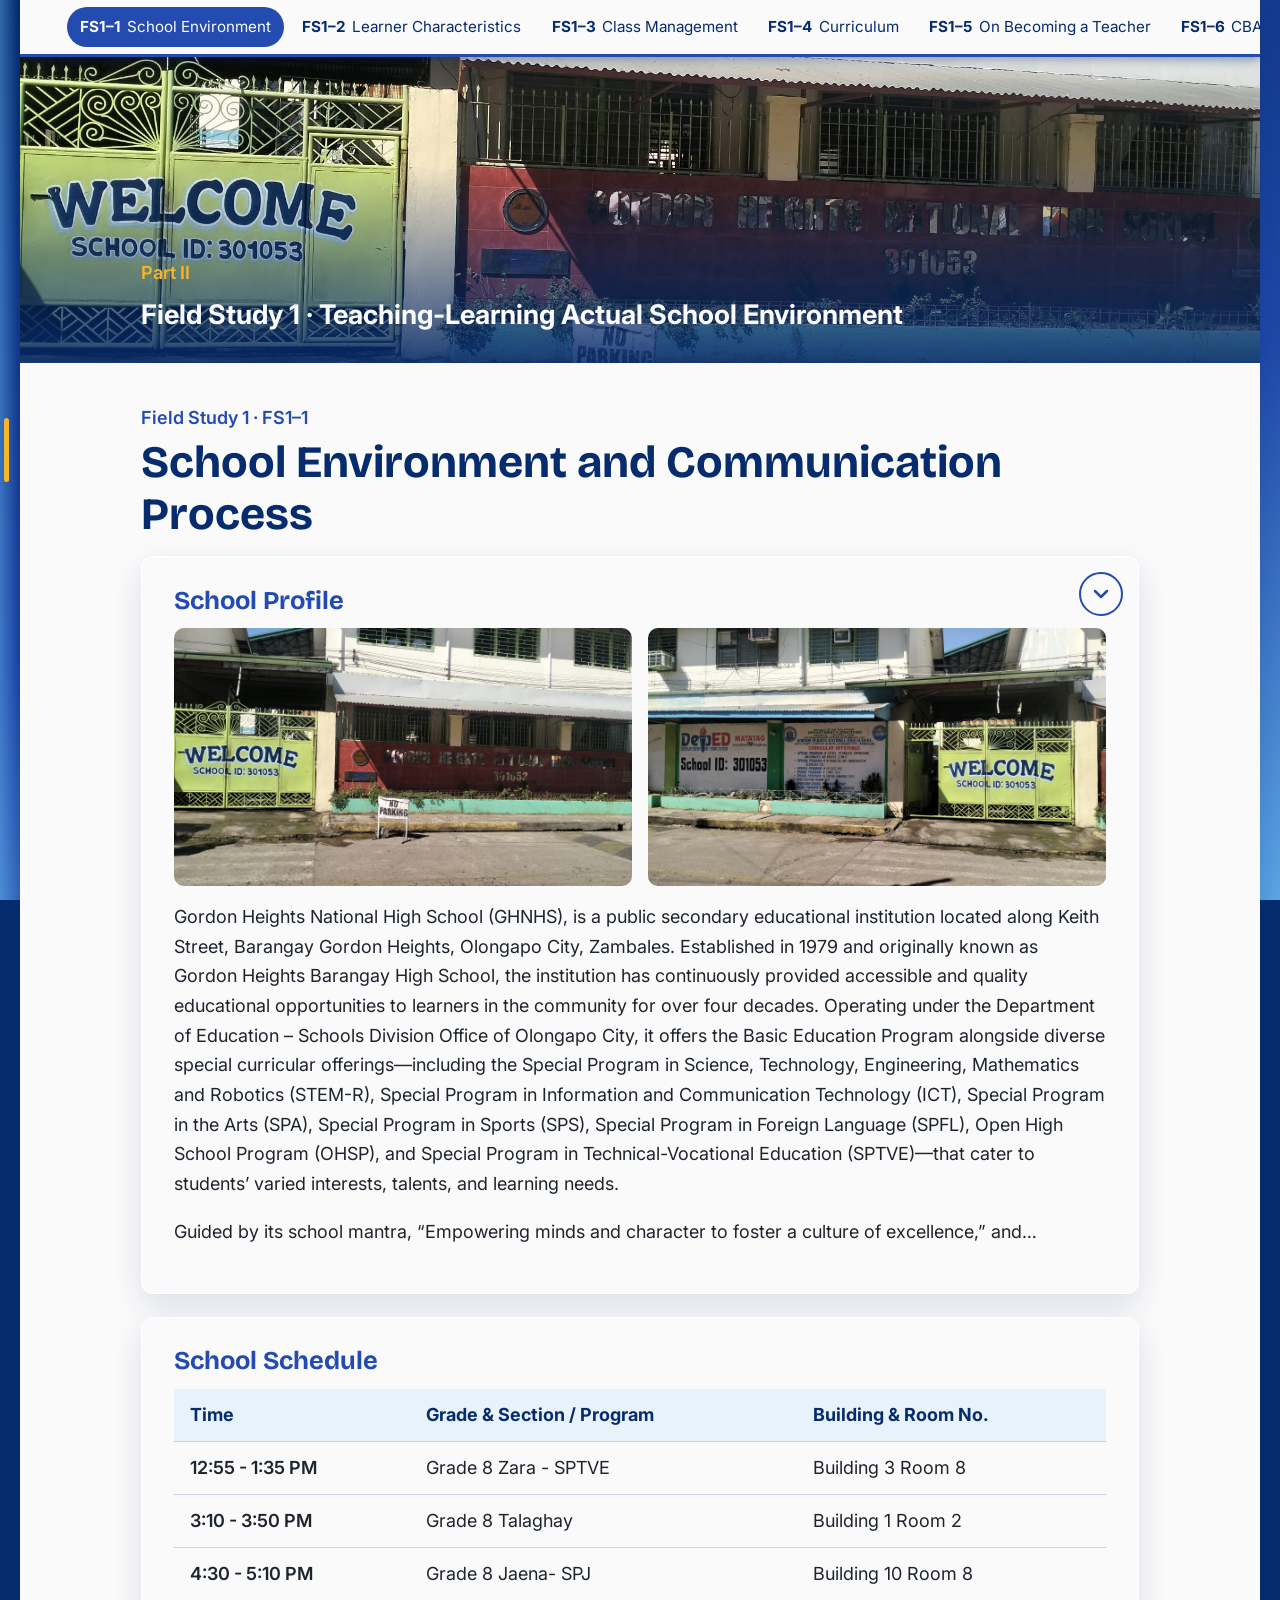
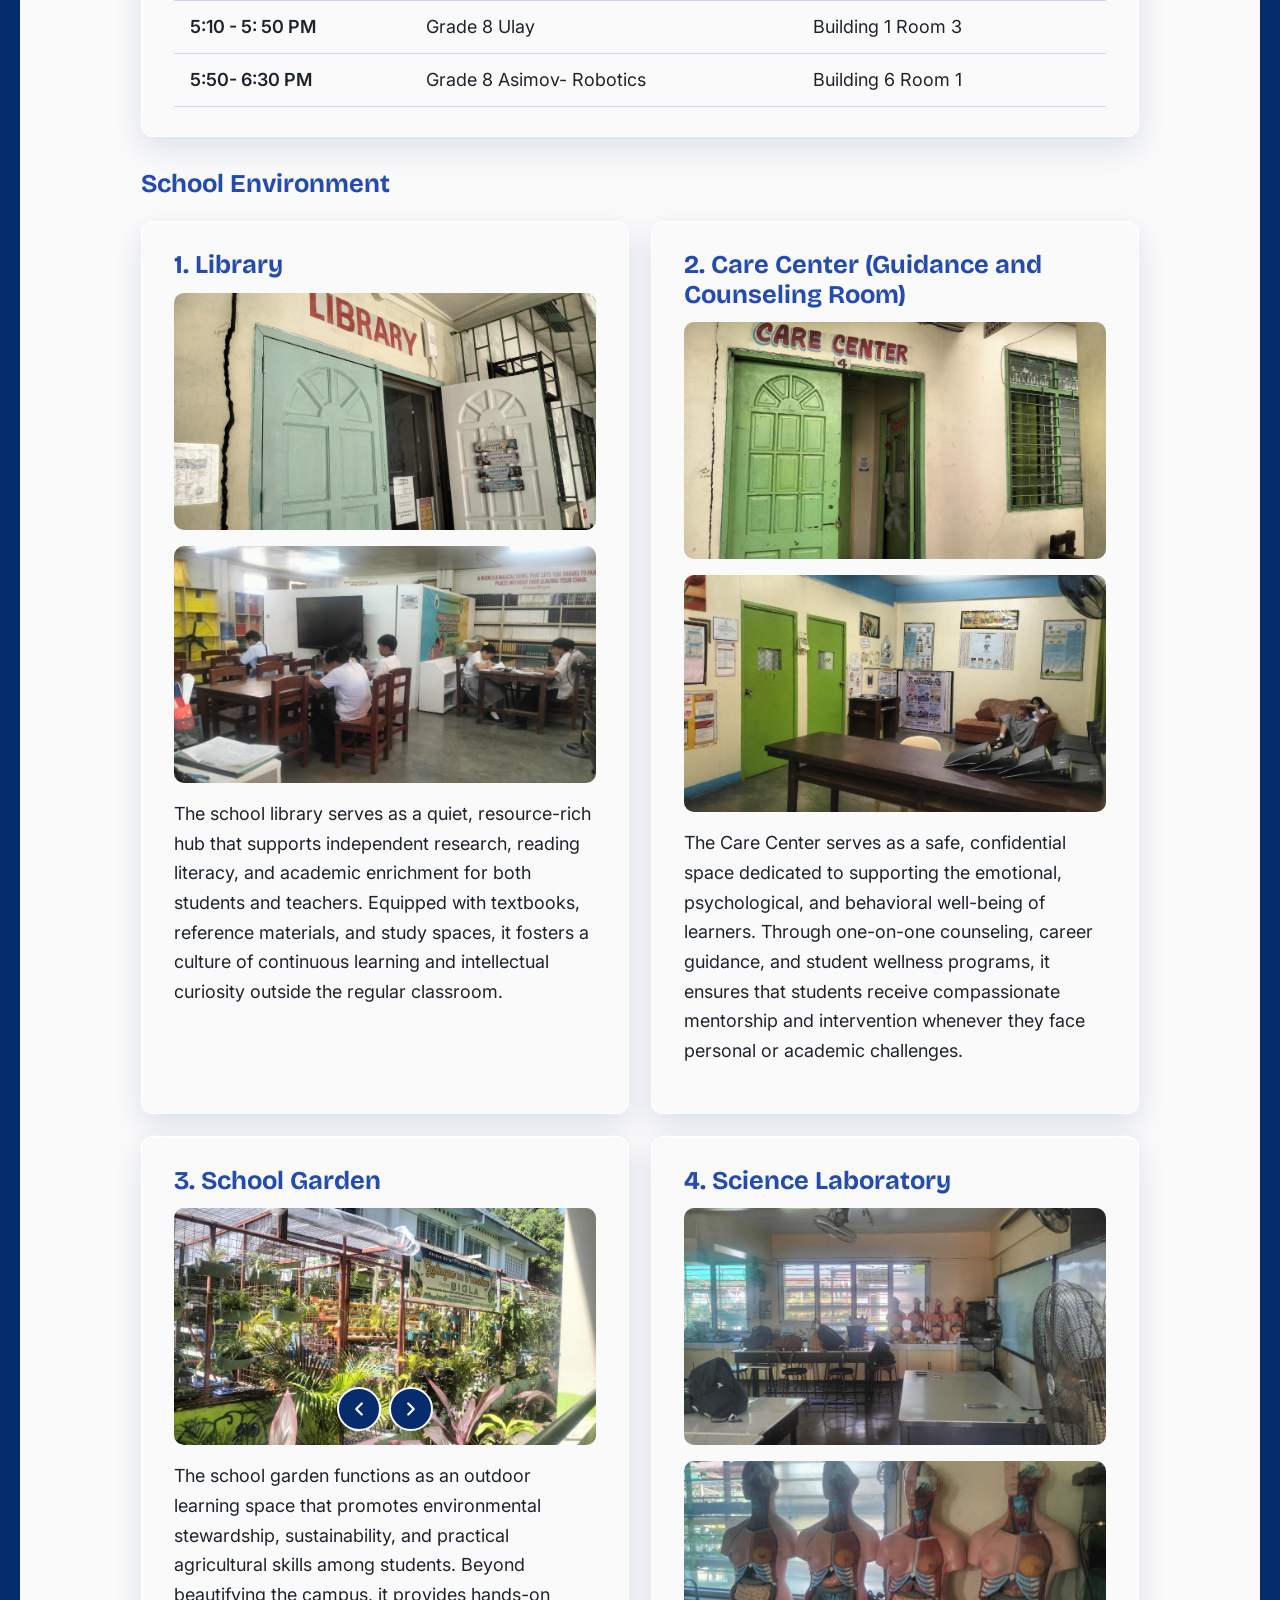
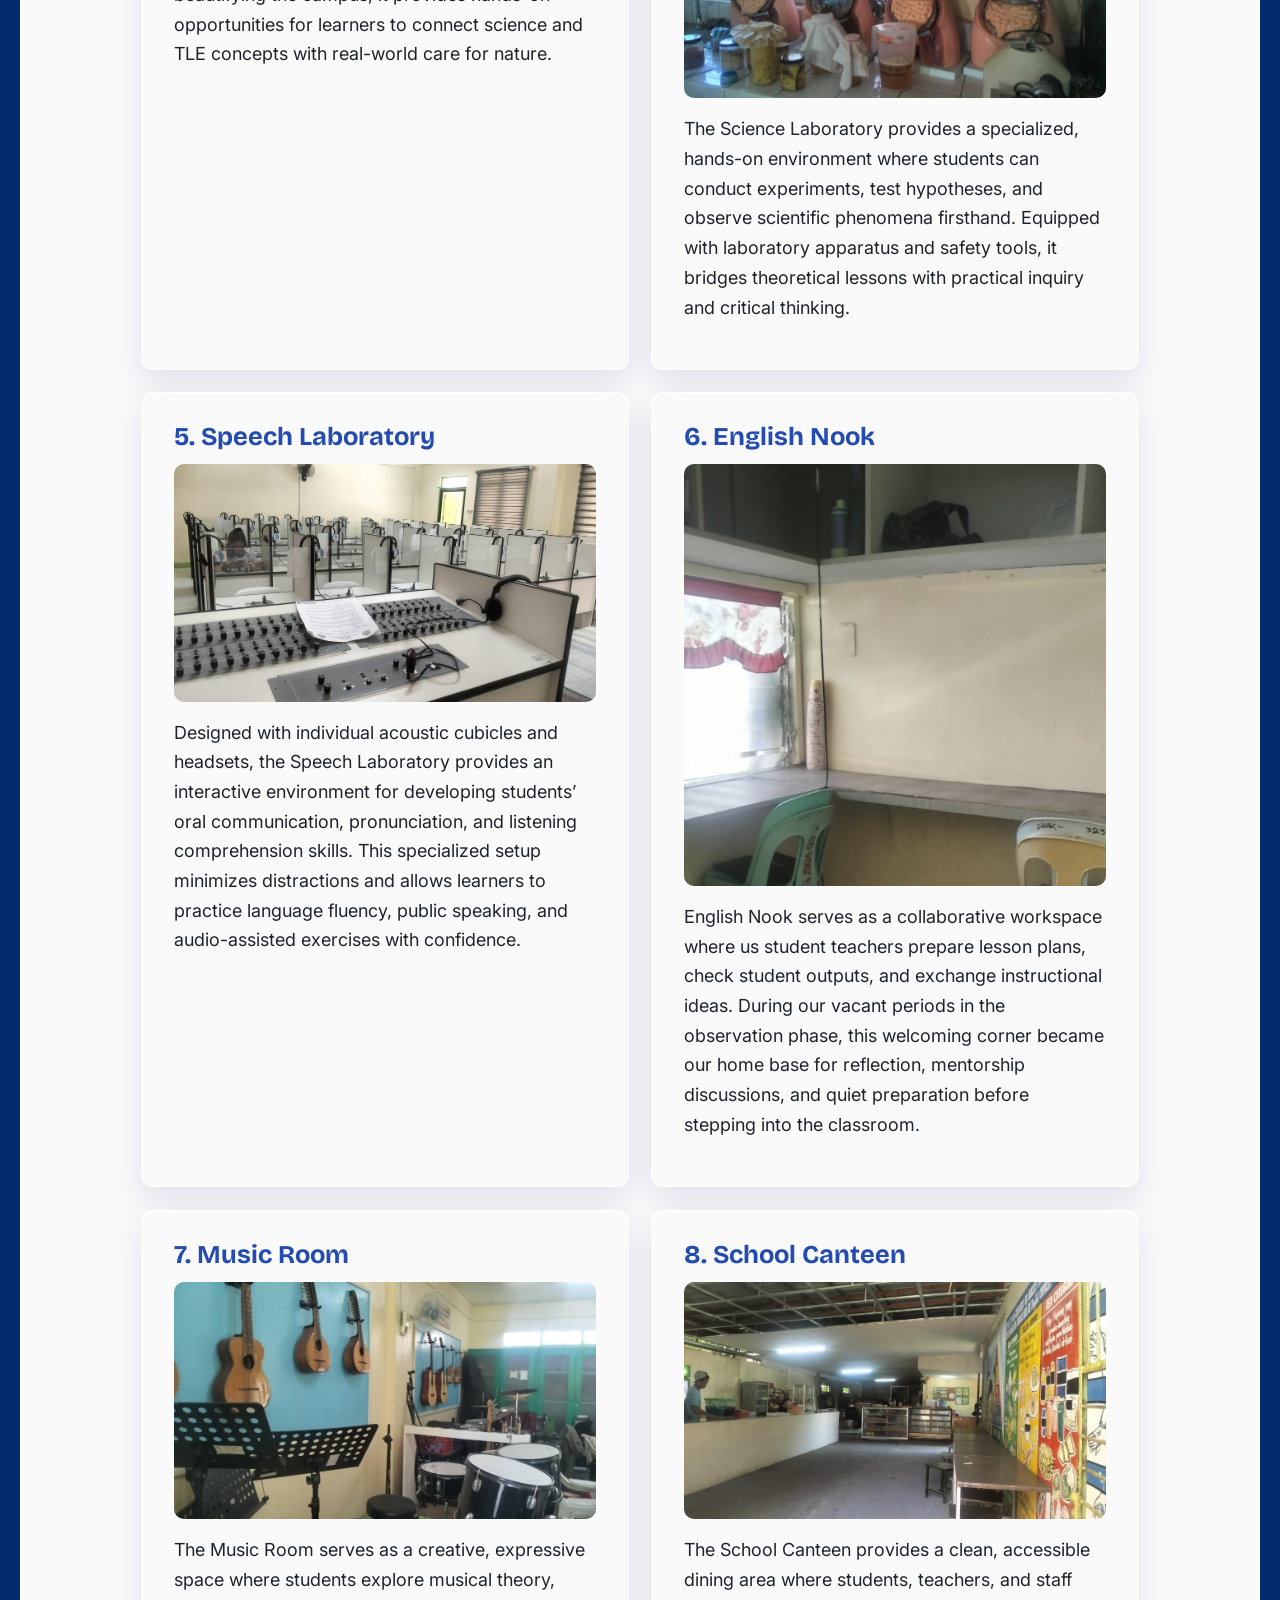
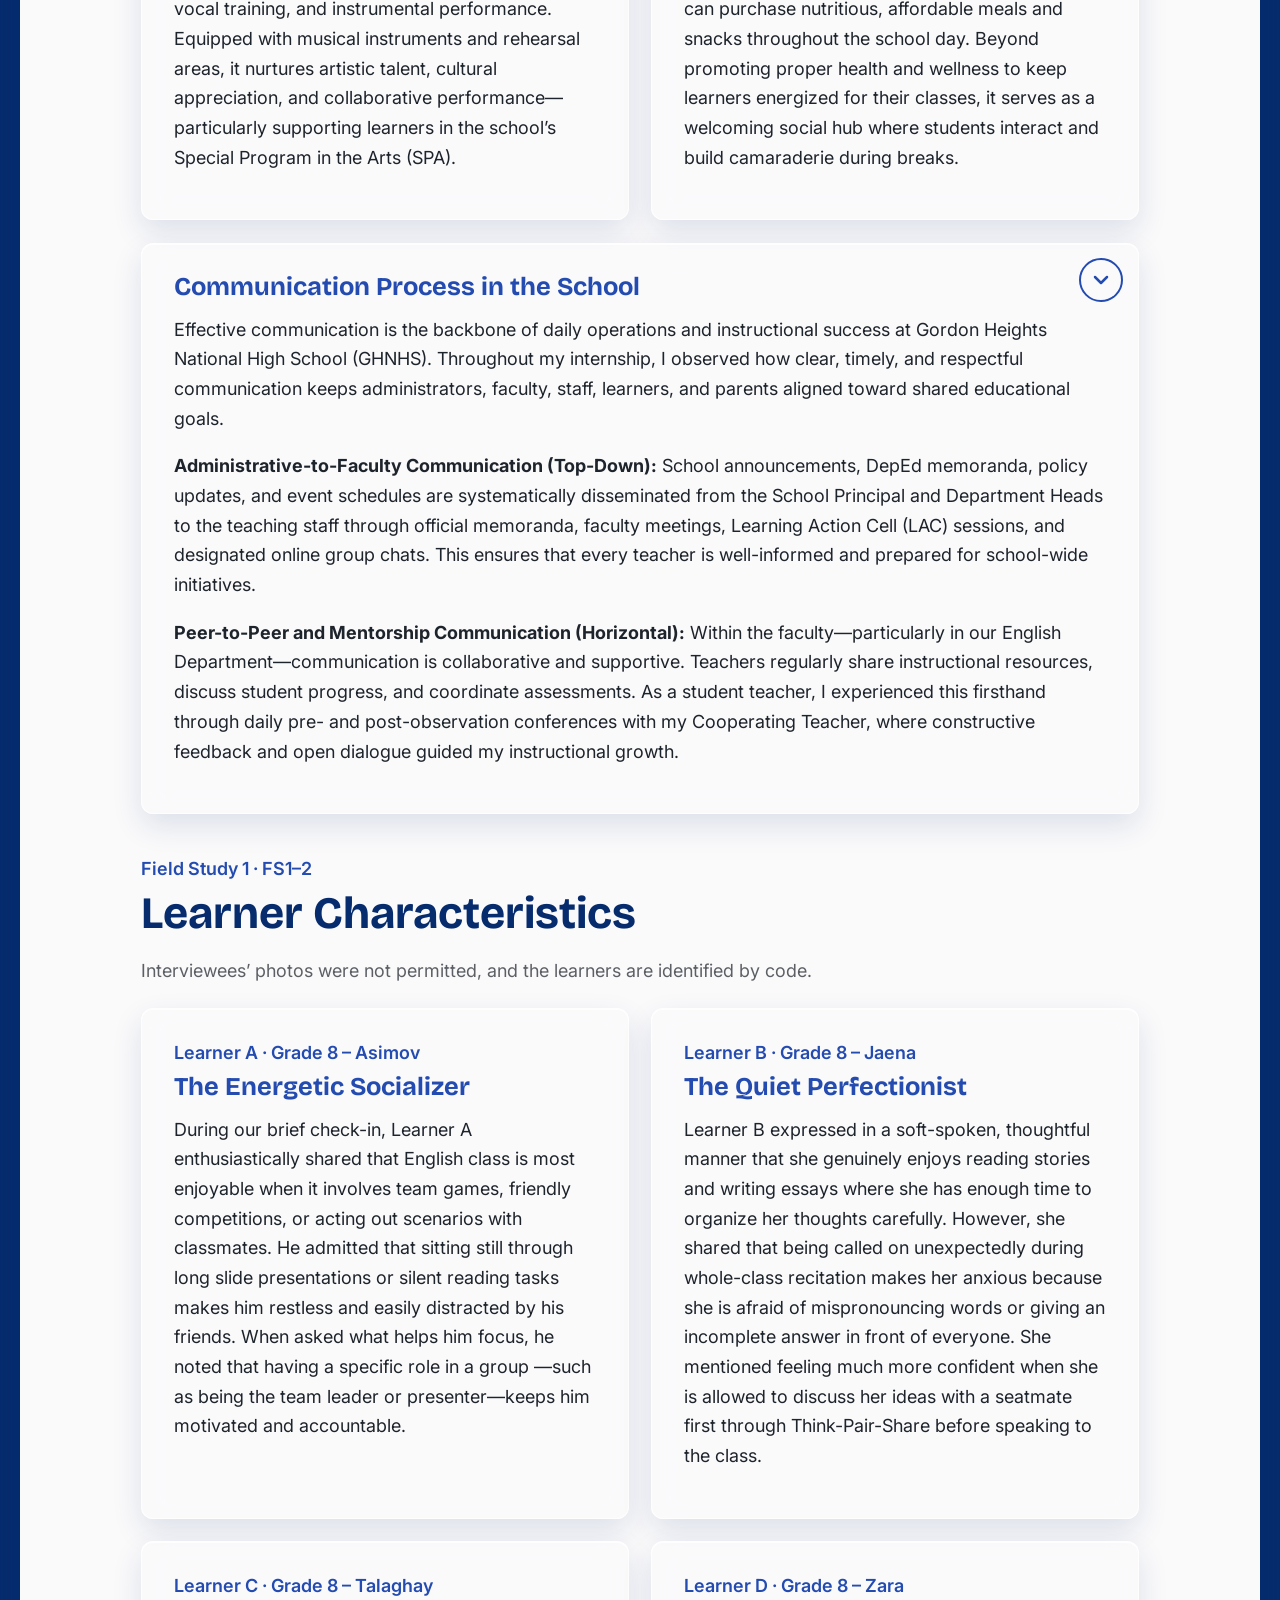
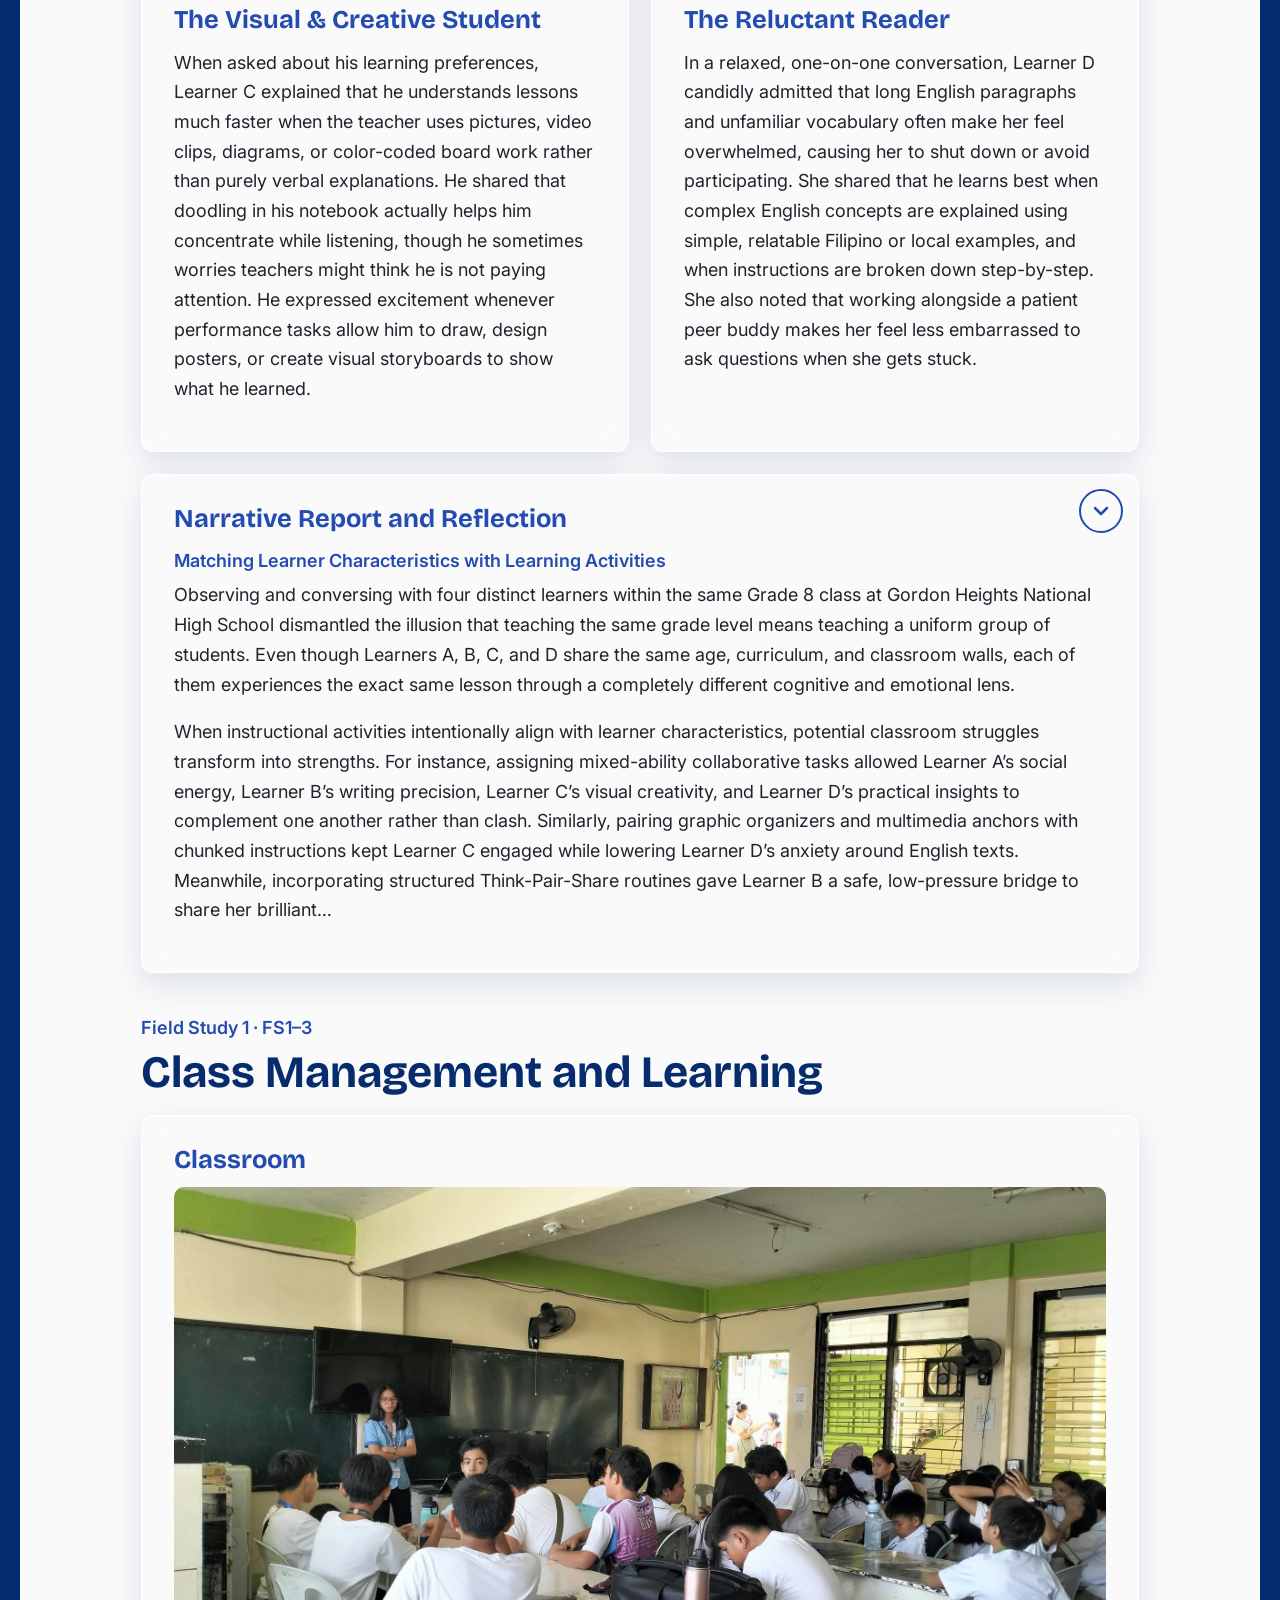
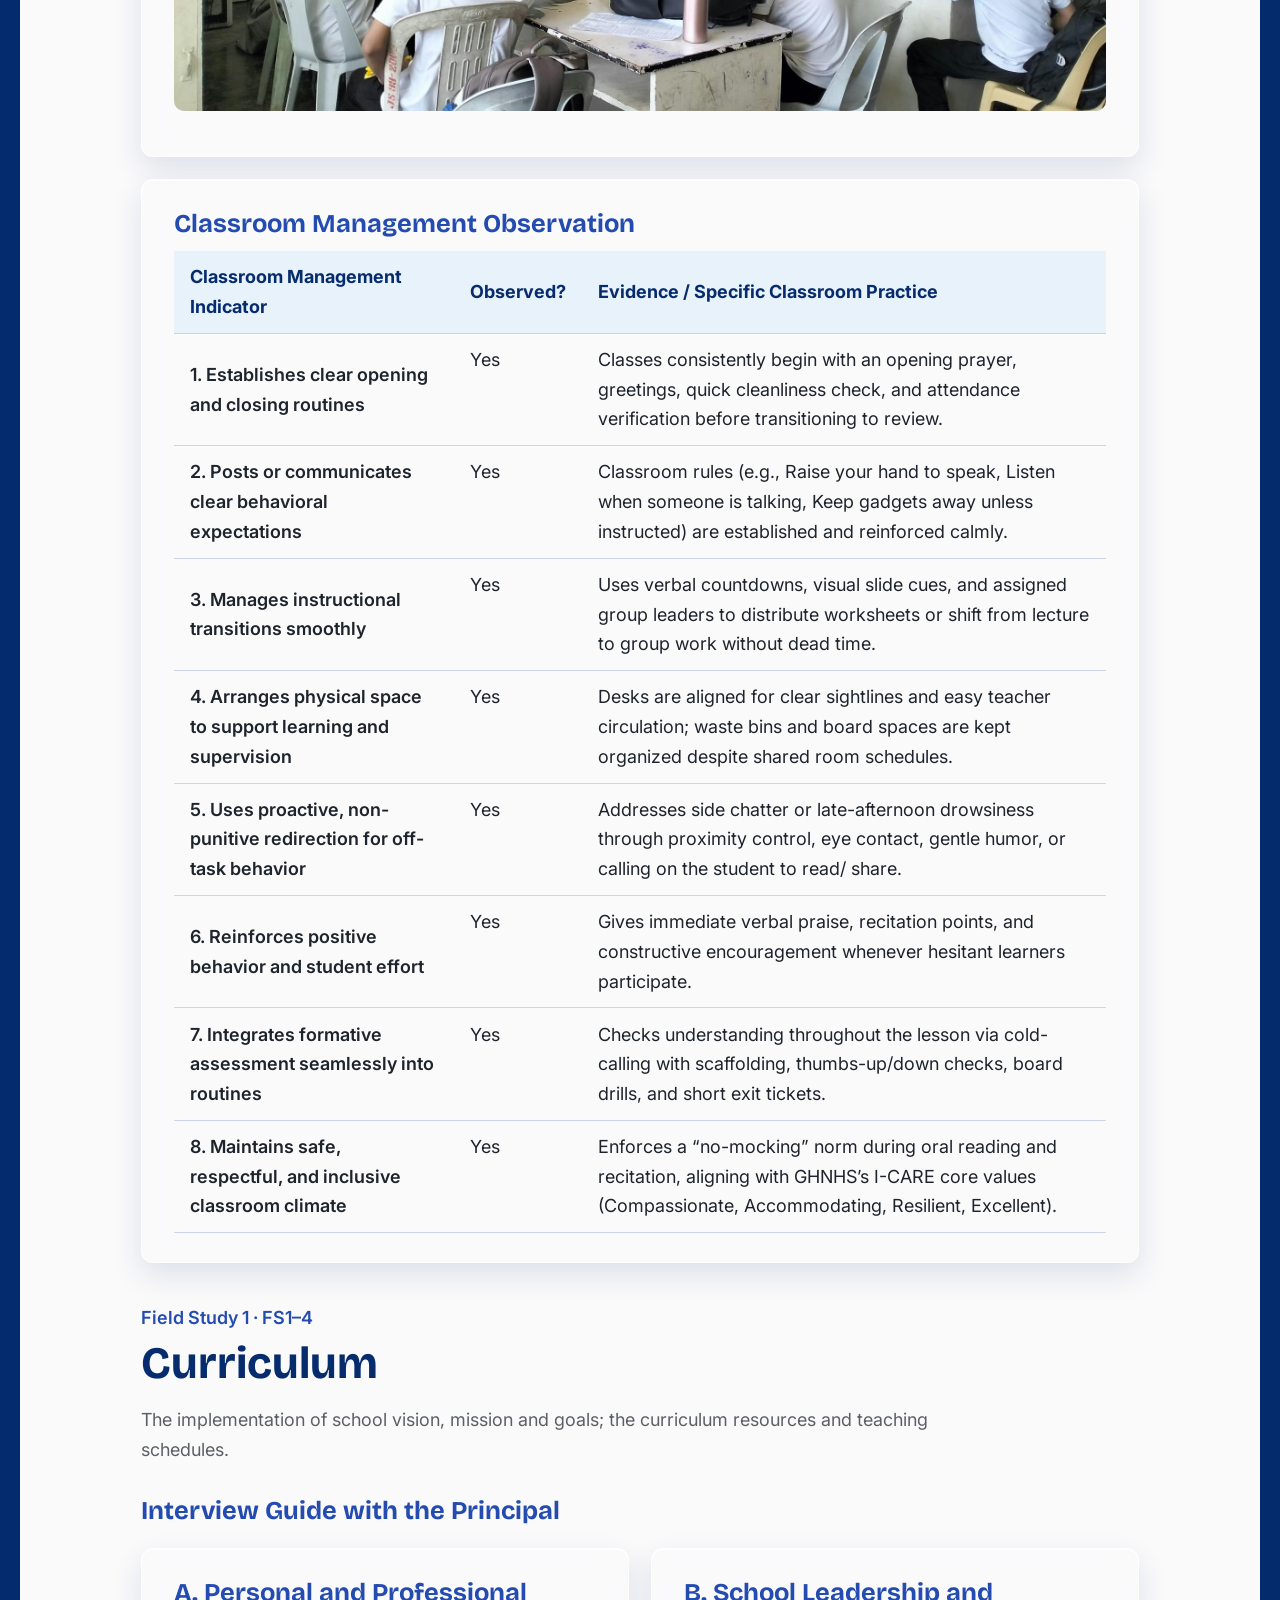
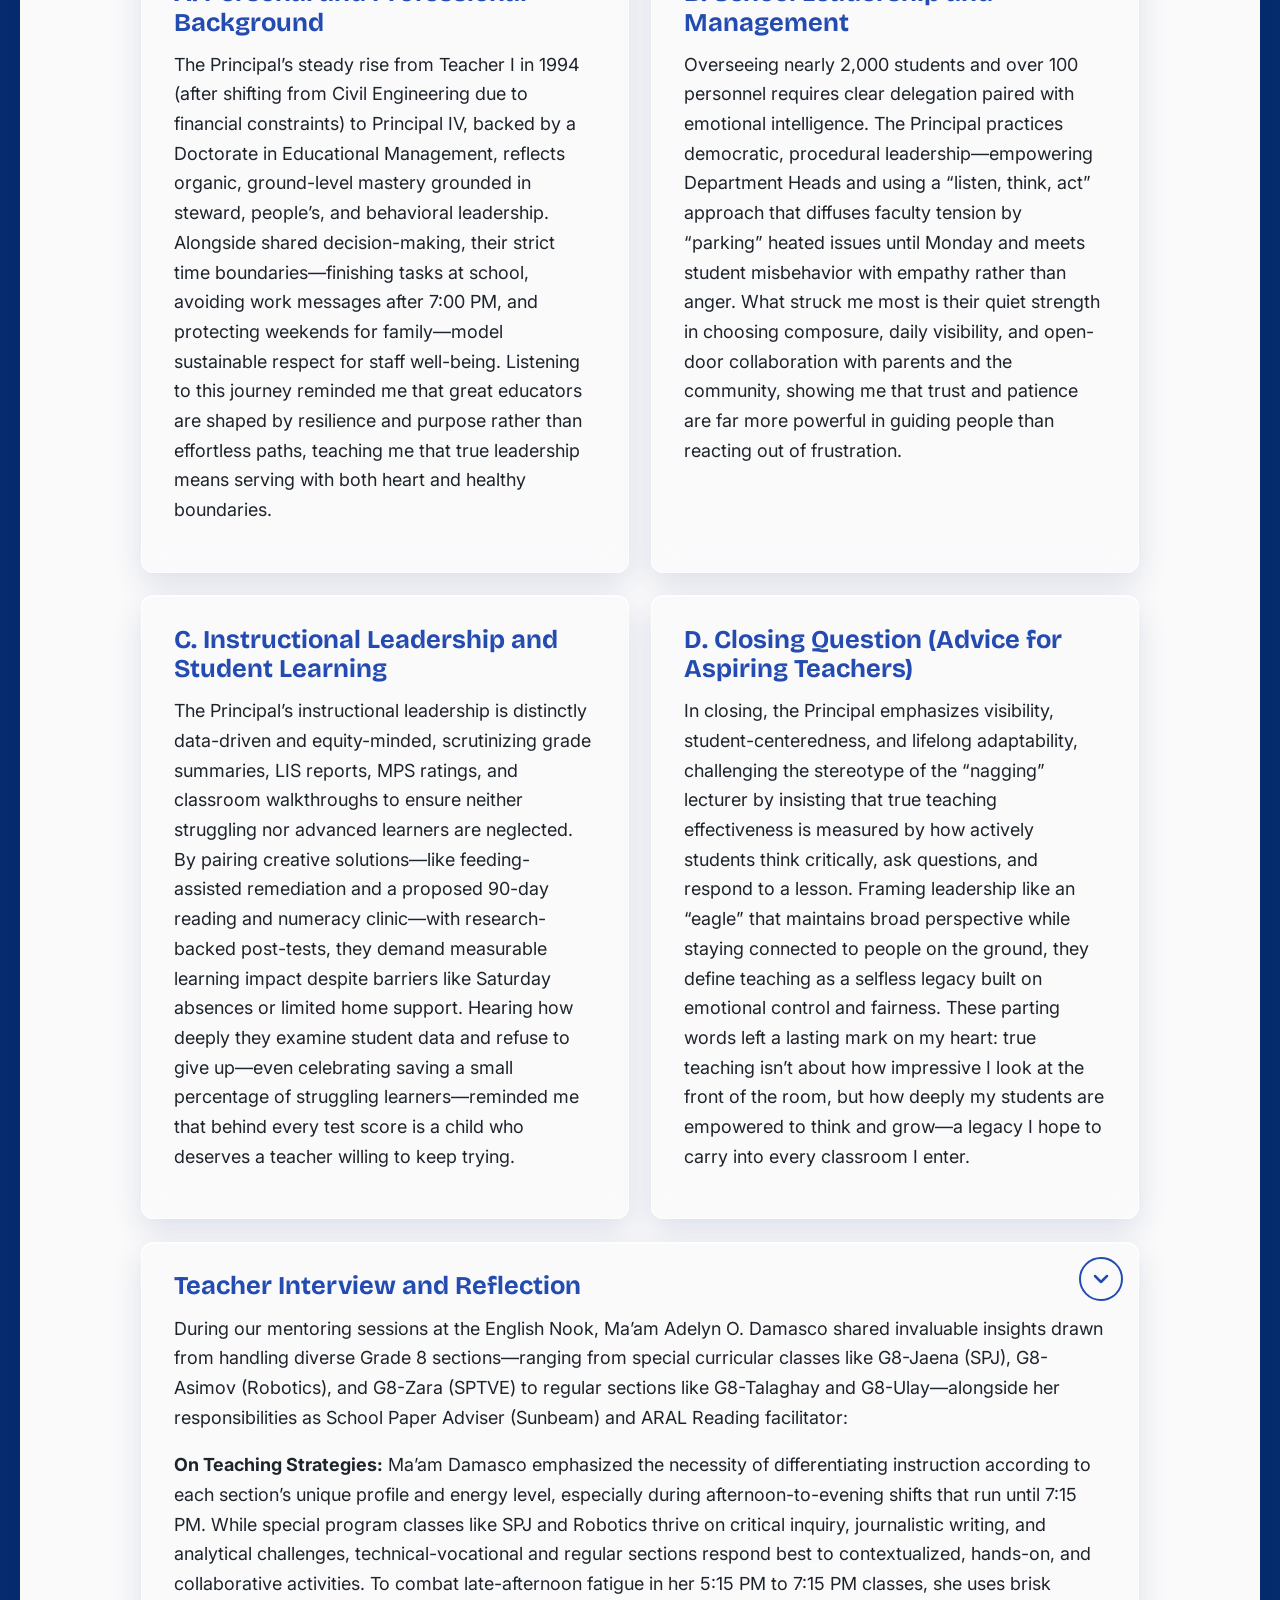
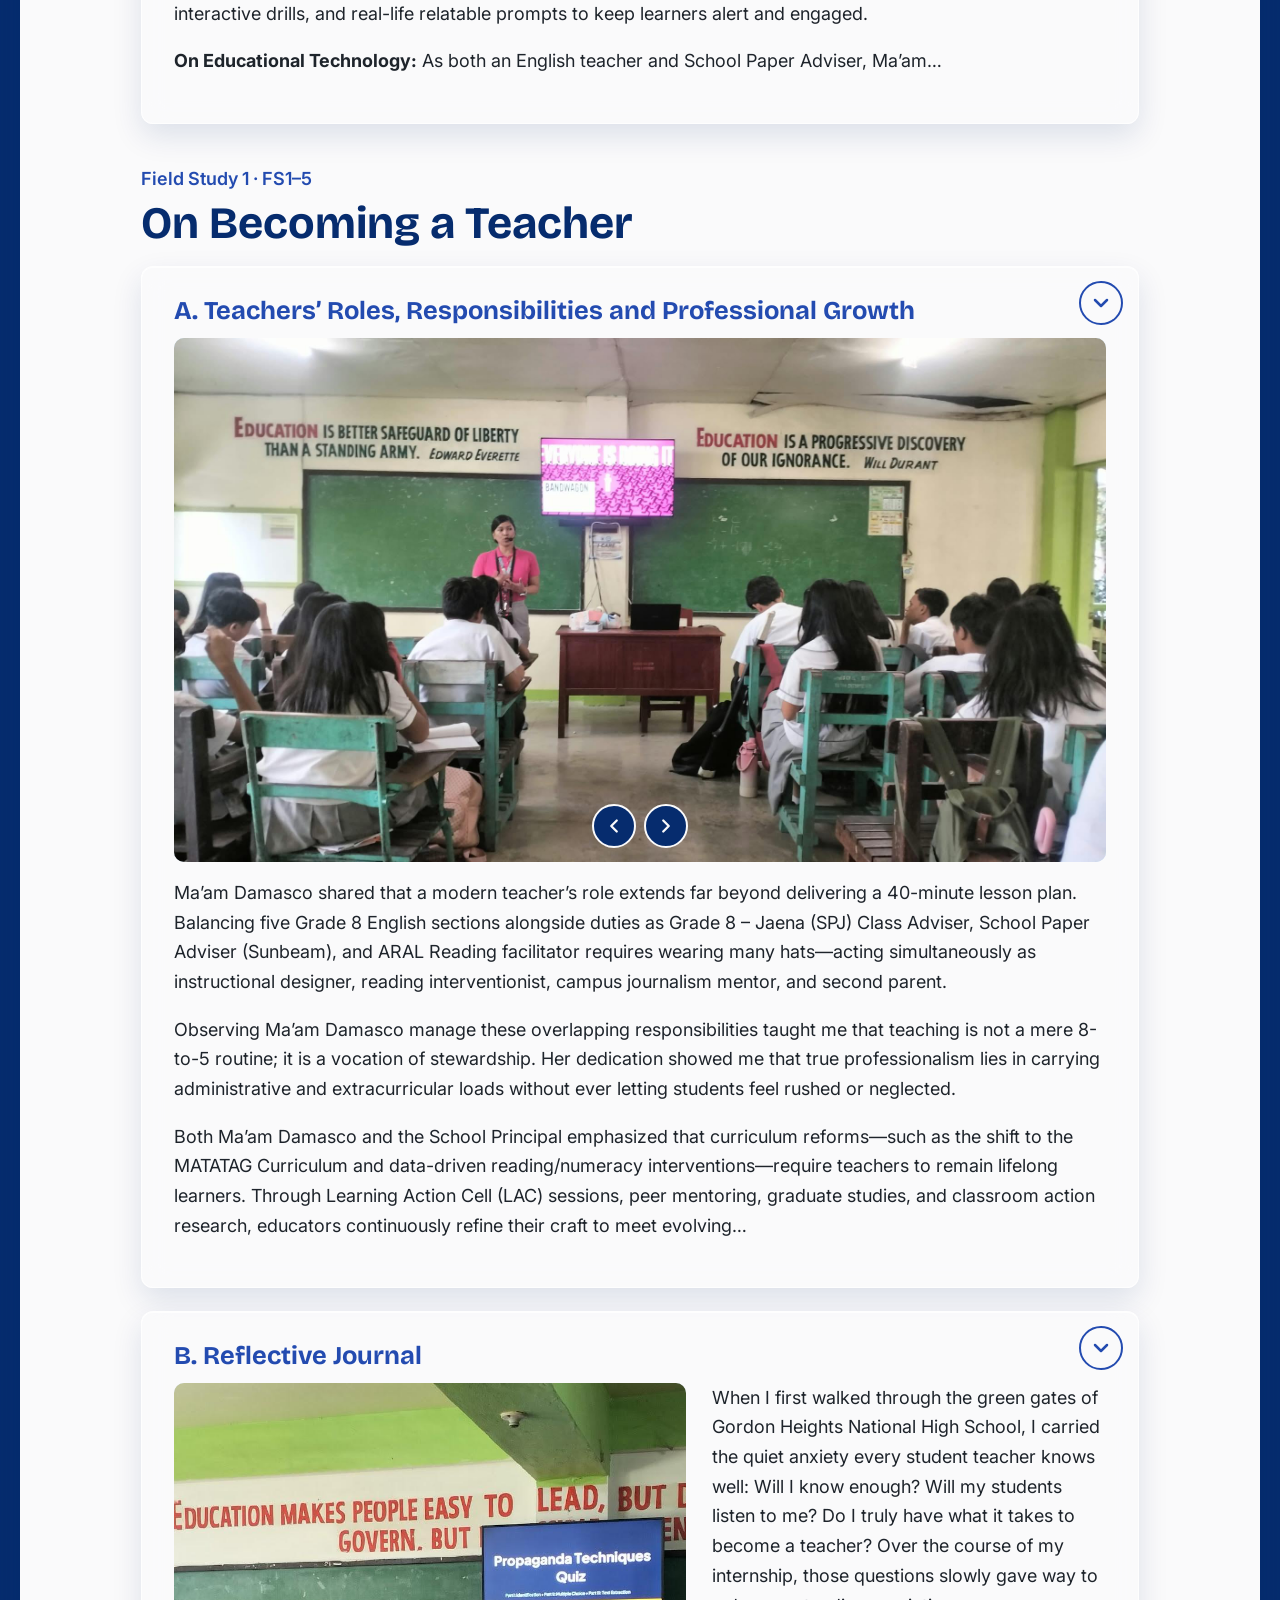
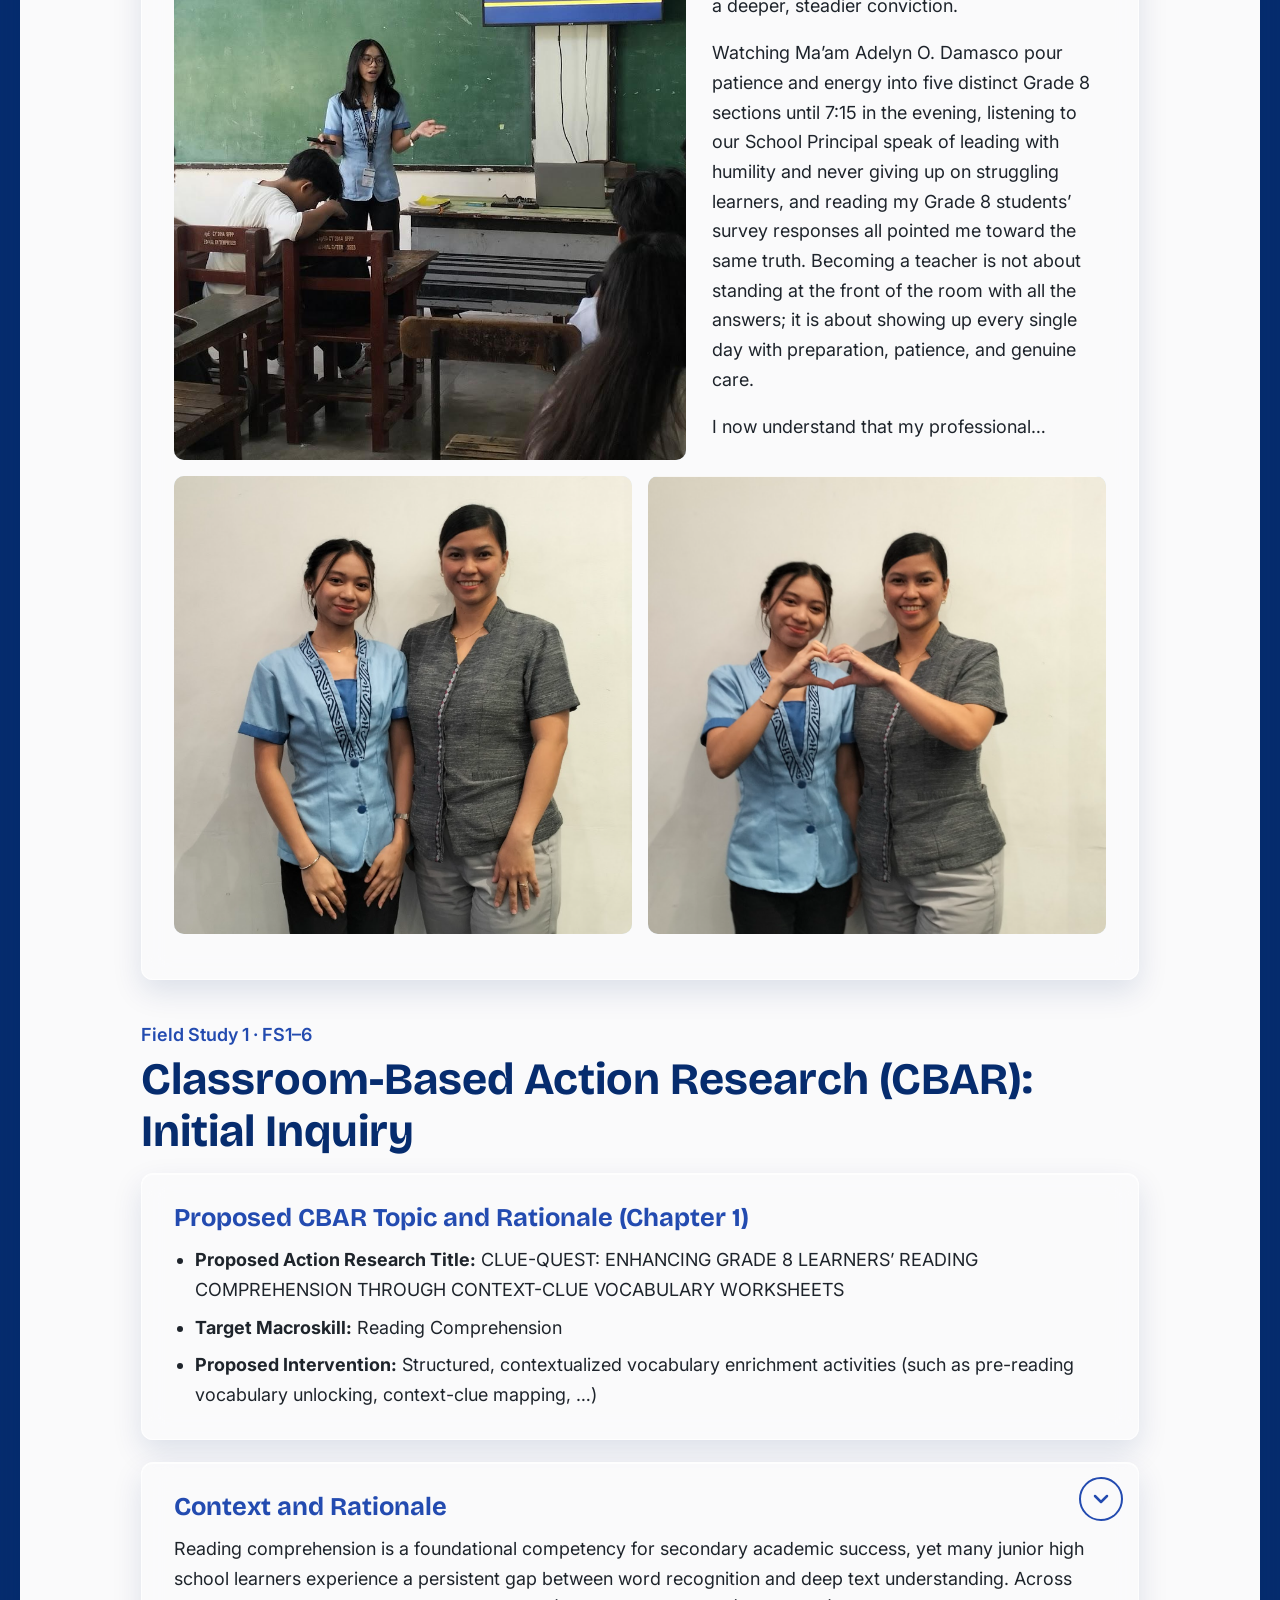
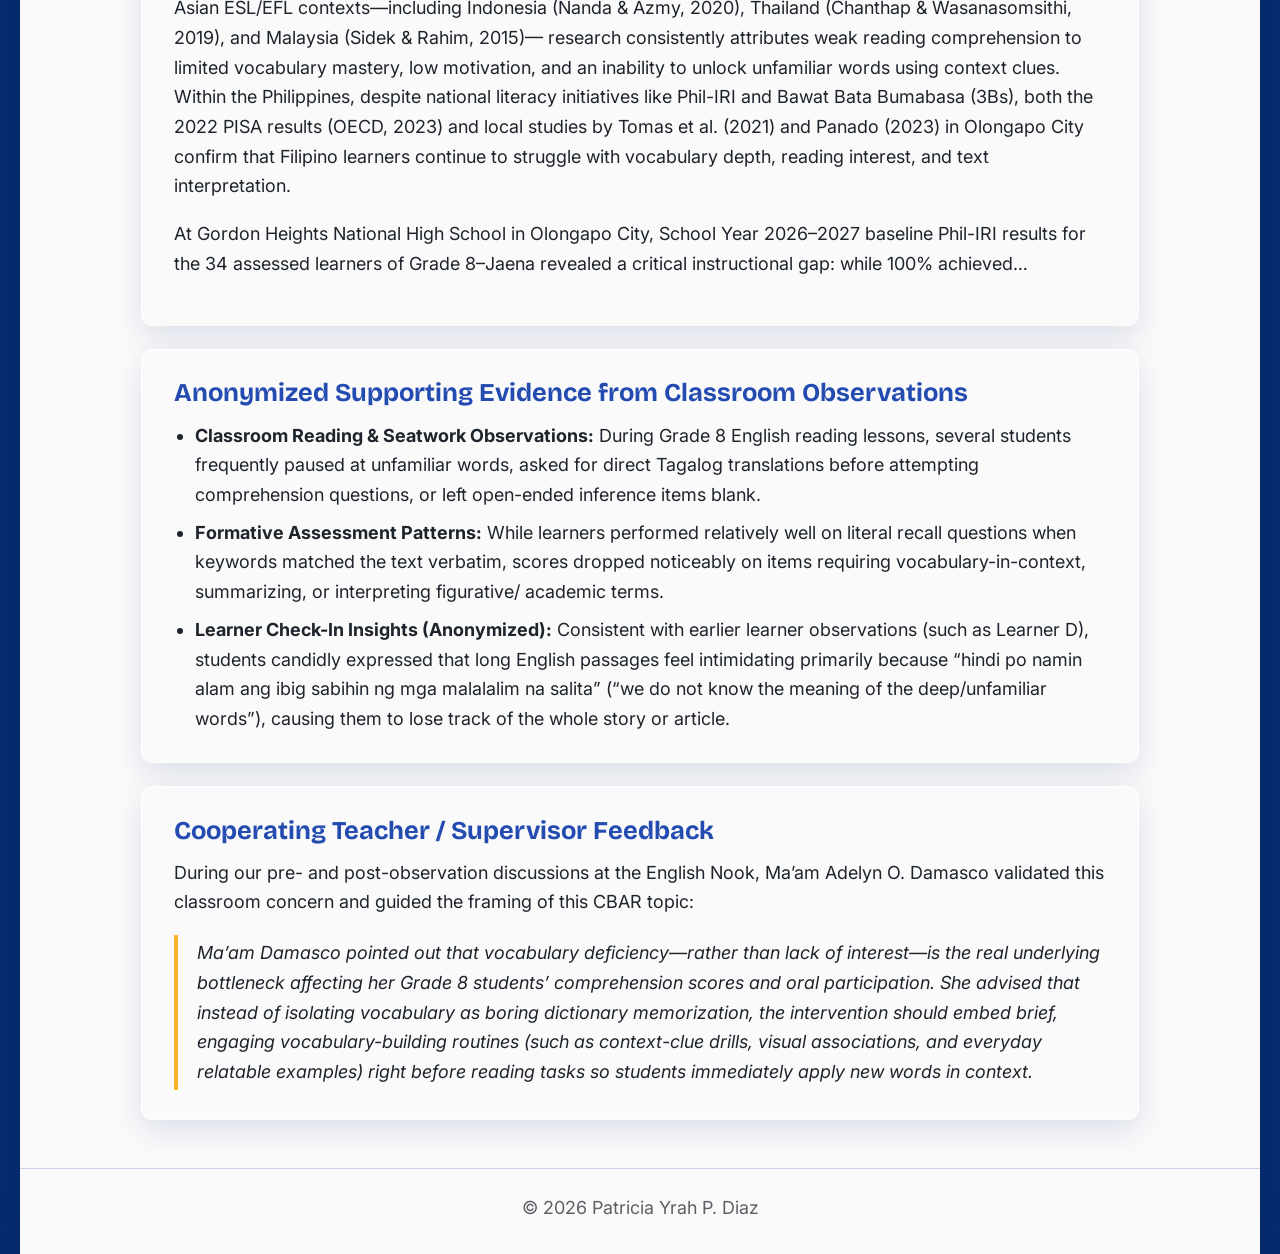
==== commit 6382b4cc: "Position mobile menu below sticky navigation Co-authored-by: Copilot <223556219+Copilot@users.norepl" ====
--- a/field-study-1.html
+++ b/field-study-1.html
@@ -14,7 +14,7 @@
   <link href="https://fonts.googleapis.com/css2?family=Bricolage+Grotesque:wght@600;700&family=Inter:wght@400;600;700&display=swap" rel="stylesheet">
   <link rel="stylesheet" href="style.css">
 </head>
-<body class="bg-fs1">
+<body class="bg-fs1 has-sticky-bar">
 
   <a class="logo-btn floating" id="floatingLogo" href="index.html#home" aria-label="Home"><img src="images/logo.png" alt="" width="52" height="52"></a>
   <button class="edge-tab" id="edgeTab" type="button" aria-label="Open menu" aria-controls="sidebar" aria-expanded="false"></button>
--- a/style.css
+++ b/style.css
@@ -24,7 +24,8 @@
 
 * { box-sizing: border-box; }
 html { scroll-behavior: smooth; }
-body { margin: 0; background: var(--navy-dark); color: var(--text-dark); font: 1.125rem/1.65 var(--font-body); }
+body { --menu-top-offset: .9rem; margin: 0; background: var(--navy-dark); color: var(--text-dark); font: 1.125rem/1.65 var(--font-body); }
+body.has-sticky-bar { --menu-top-offset: 3.75rem; }
 h2, h3 { font-family: var(--font-heading); line-height: 1.15; margin: 0 0 .5em; color: var(--navy-dark); }
 h2 { font-size: clamp(2rem, 5vw, 2.8rem); }
 h3 { font-size: 1.6rem; }
@@ -55,15 +56,27 @@
 }
 .edge-tab::after { content: ""; position: absolute; left: 4px; top: 50%; width: 5px; height: 64px; margin-top: -32px; border-radius: 999px; background: var(--amber-gold); }
 html:not(.sidebar-closed) .edge-tab { opacity: 0; pointer-events: none; }
-@media (hover: none) {
+@media (hover: none), (pointer: coarse), (max-width: 900px) {
   .edge-tab {
-    inset: .9rem auto auto .9rem; width: 48px; height: 48px;
+    inset: calc(var(--menu-top-offset) + env(safe-area-inset-top)) auto auto calc(.9rem + env(safe-area-inset-left)); width: 48px; height: 48px;
     border-radius: 12px; background: var(--amber-gold); box-shadow: 0 4px 14px var(--shade);
   }
   .edge-tab::after {
     left: 15px; top: 50%; width: 18px; height: 2px; margin-top: -1px;
     border-radius: 2px; background: var(--navy-dark); box-shadow: 0 -6px 0 var(--navy-dark), 0 6px 0 var(--navy-dark);
   }
+  html:not(.sidebar-closed) .edge-tab { opacity: 1; pointer-events: auto; }
+  html:not(.sidebar-closed) .edge-tab::before {
+    content: ""; position: absolute; left: 15px; top: 50%; width: 18px; height: 2px; margin-top: -1px;
+    border-radius: 2px; background: var(--navy-dark); transform: rotate(45deg);
+  }
+  html:not(.sidebar-closed) .edge-tab::after { box-shadow: none; transform: rotate(-45deg); }
+  .sidebar {
+    inset: 0 auto auto 0; width: min(320px, 88vw); height: 100vh; height: 100dvh; max-height: 100dvh;
+    padding: calc(4.5rem + env(safe-area-inset-top)) calc(1rem + env(safe-area-inset-right)) calc(1.25rem + env(safe-area-inset-bottom)) calc(1rem + env(safe-area-inset-left));
+    overscroll-behavior: contain;
+  }
+  html:not(.sidebar-closed) .backdrop { display: block; position: fixed; inset: 0; z-index: 20; background: var(--shade); }
 }
 
 .brand { display: flex; align-items: center; gap: .8rem; padding: 0 .5rem 1.3rem; margin-bottom: 1rem; border-bottom: 1px solid color-mix(in srgb, var(--bg-light) 25%, transparent); }
@@ -325,8 +338,7 @@
 
 /* ===== 13. TABLET / PHONE ===== */
 @media (max-width: 900px) {
-  .sidebar { width: min(290px, 85vw); }
-  html:not(.sidebar-closed) .backdrop { display: block; position: fixed; inset: 0; z-index: 20; background: var(--shade); }
+  .sidebar { width: min(320px, 88vw); }
   .paper-row { grid-template-columns: 1fr; gap: 1.2rem; padding: 1.4rem; }
   .paper-columns, .masonry, .cols-2, .featured, .split, .domain, .zig-card, .dtr-pair { grid-template-columns: 1fr; gap: 1.2rem; }
   .card { padding: 1.4rem; }
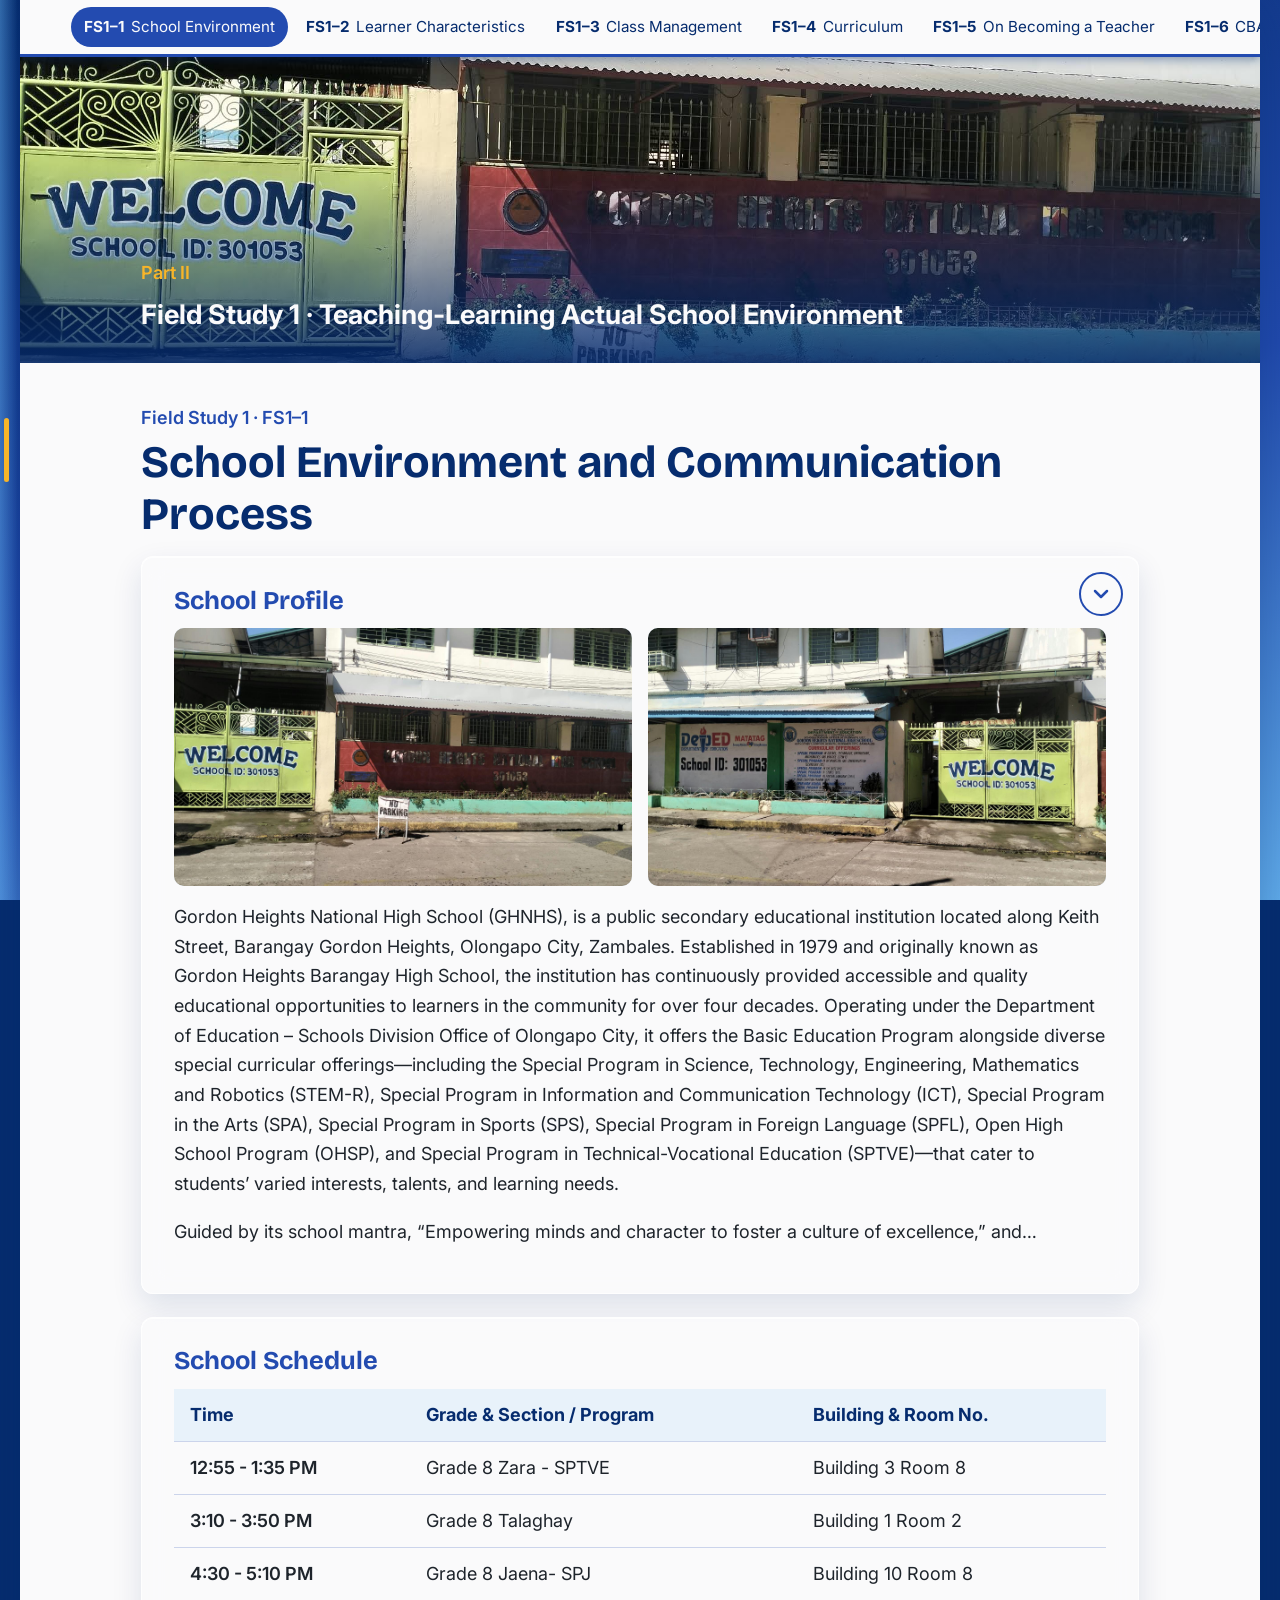
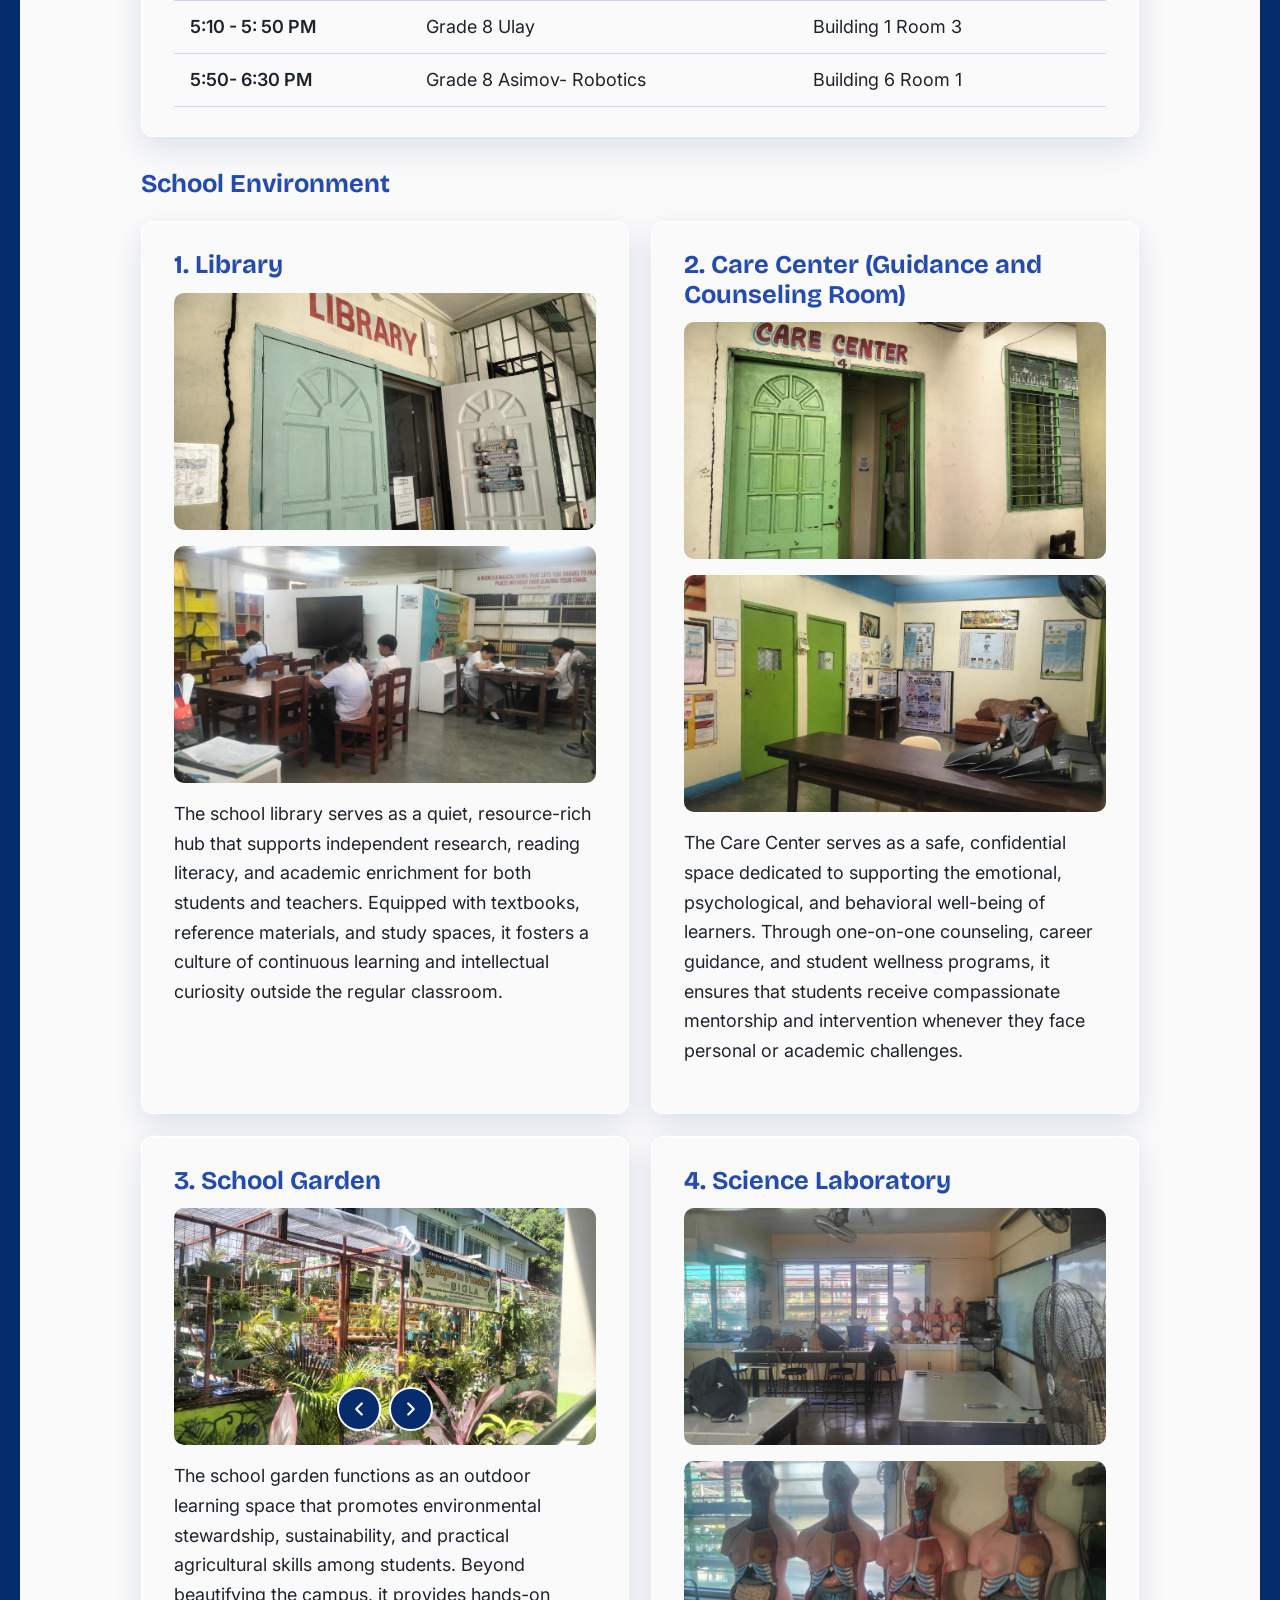
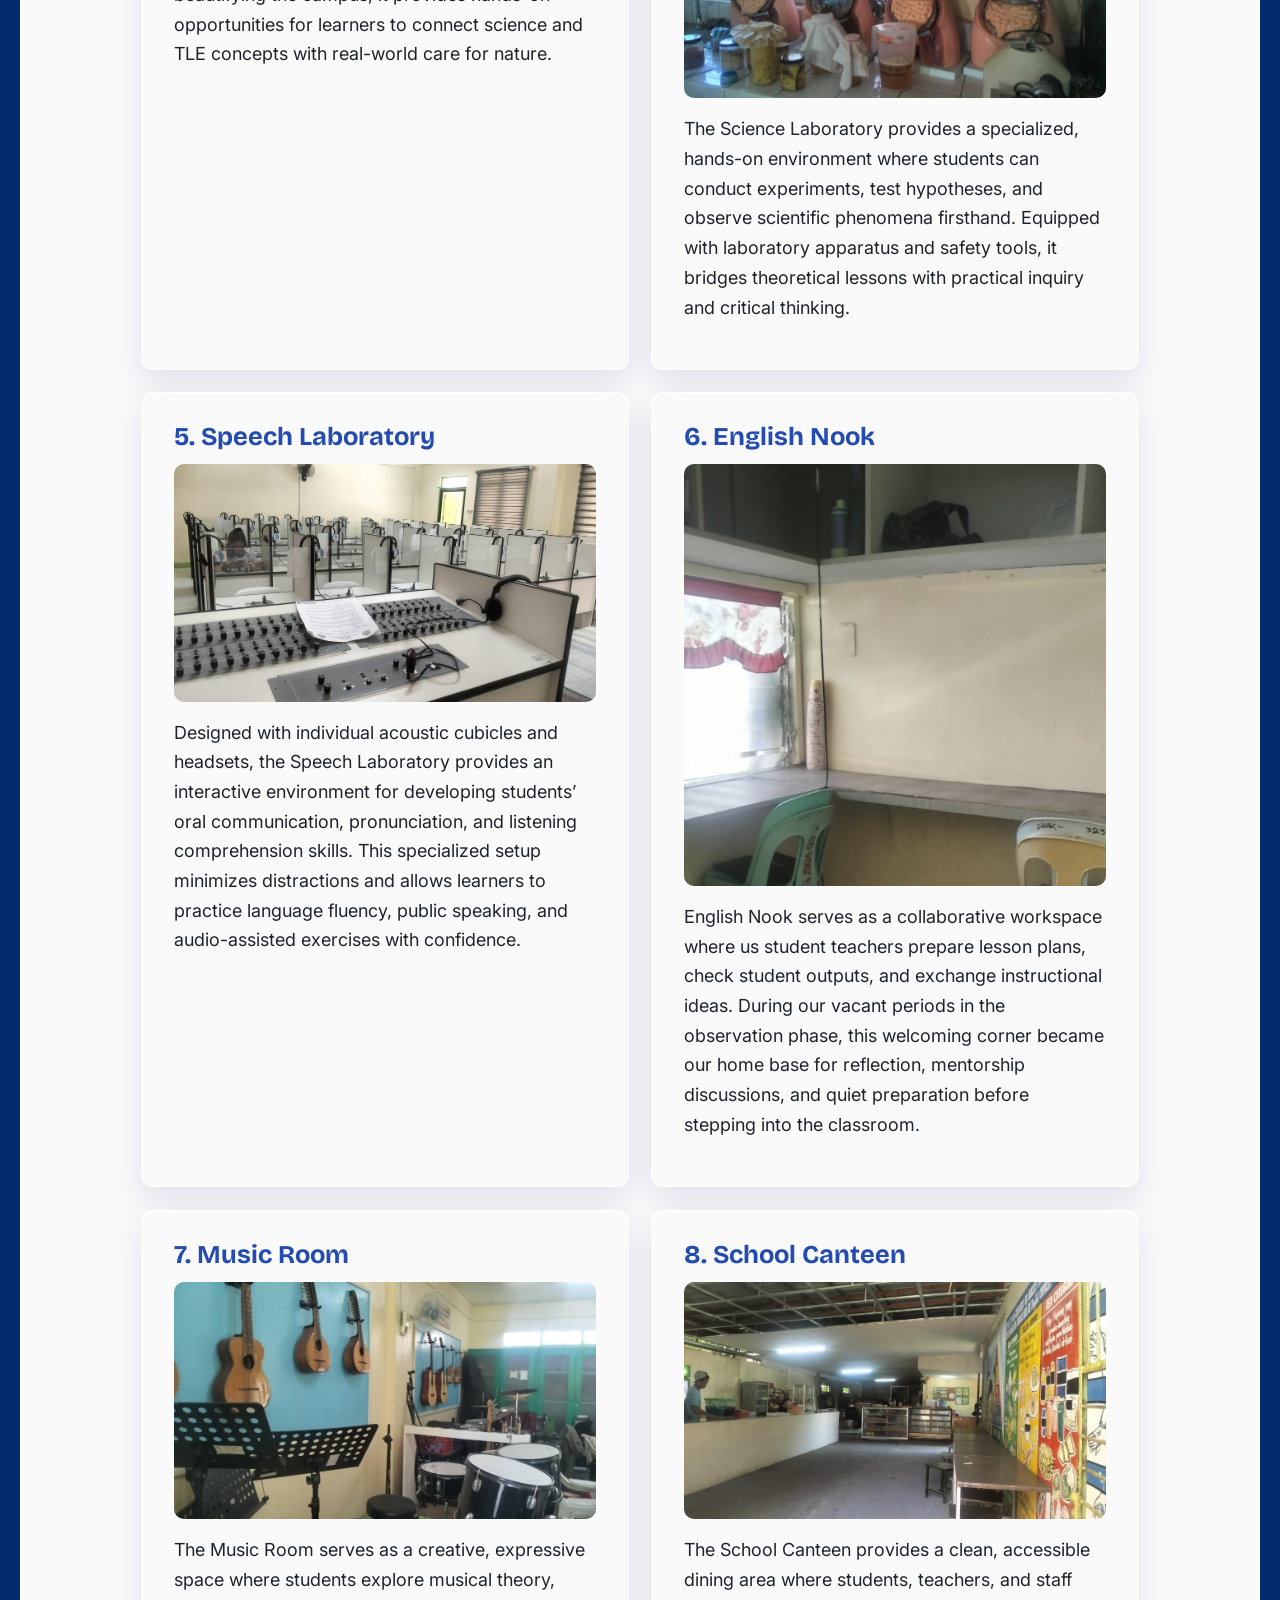
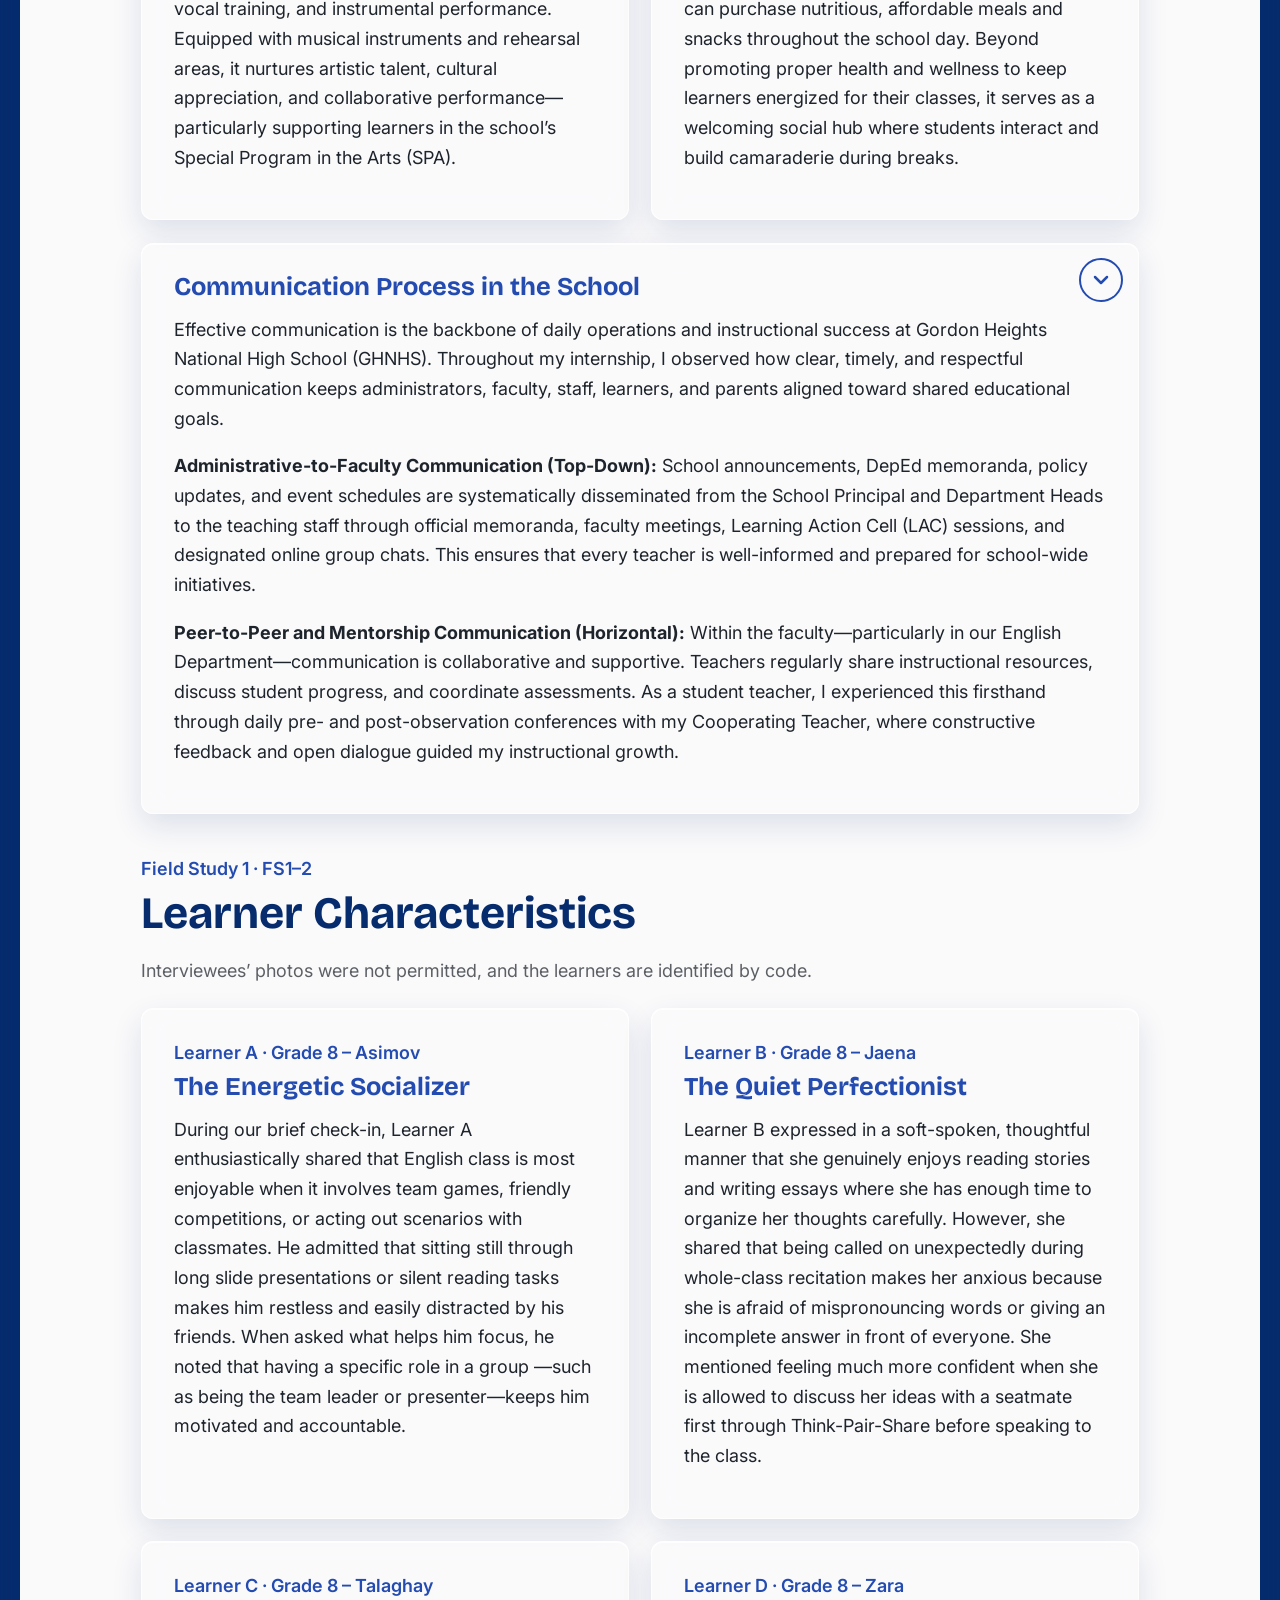
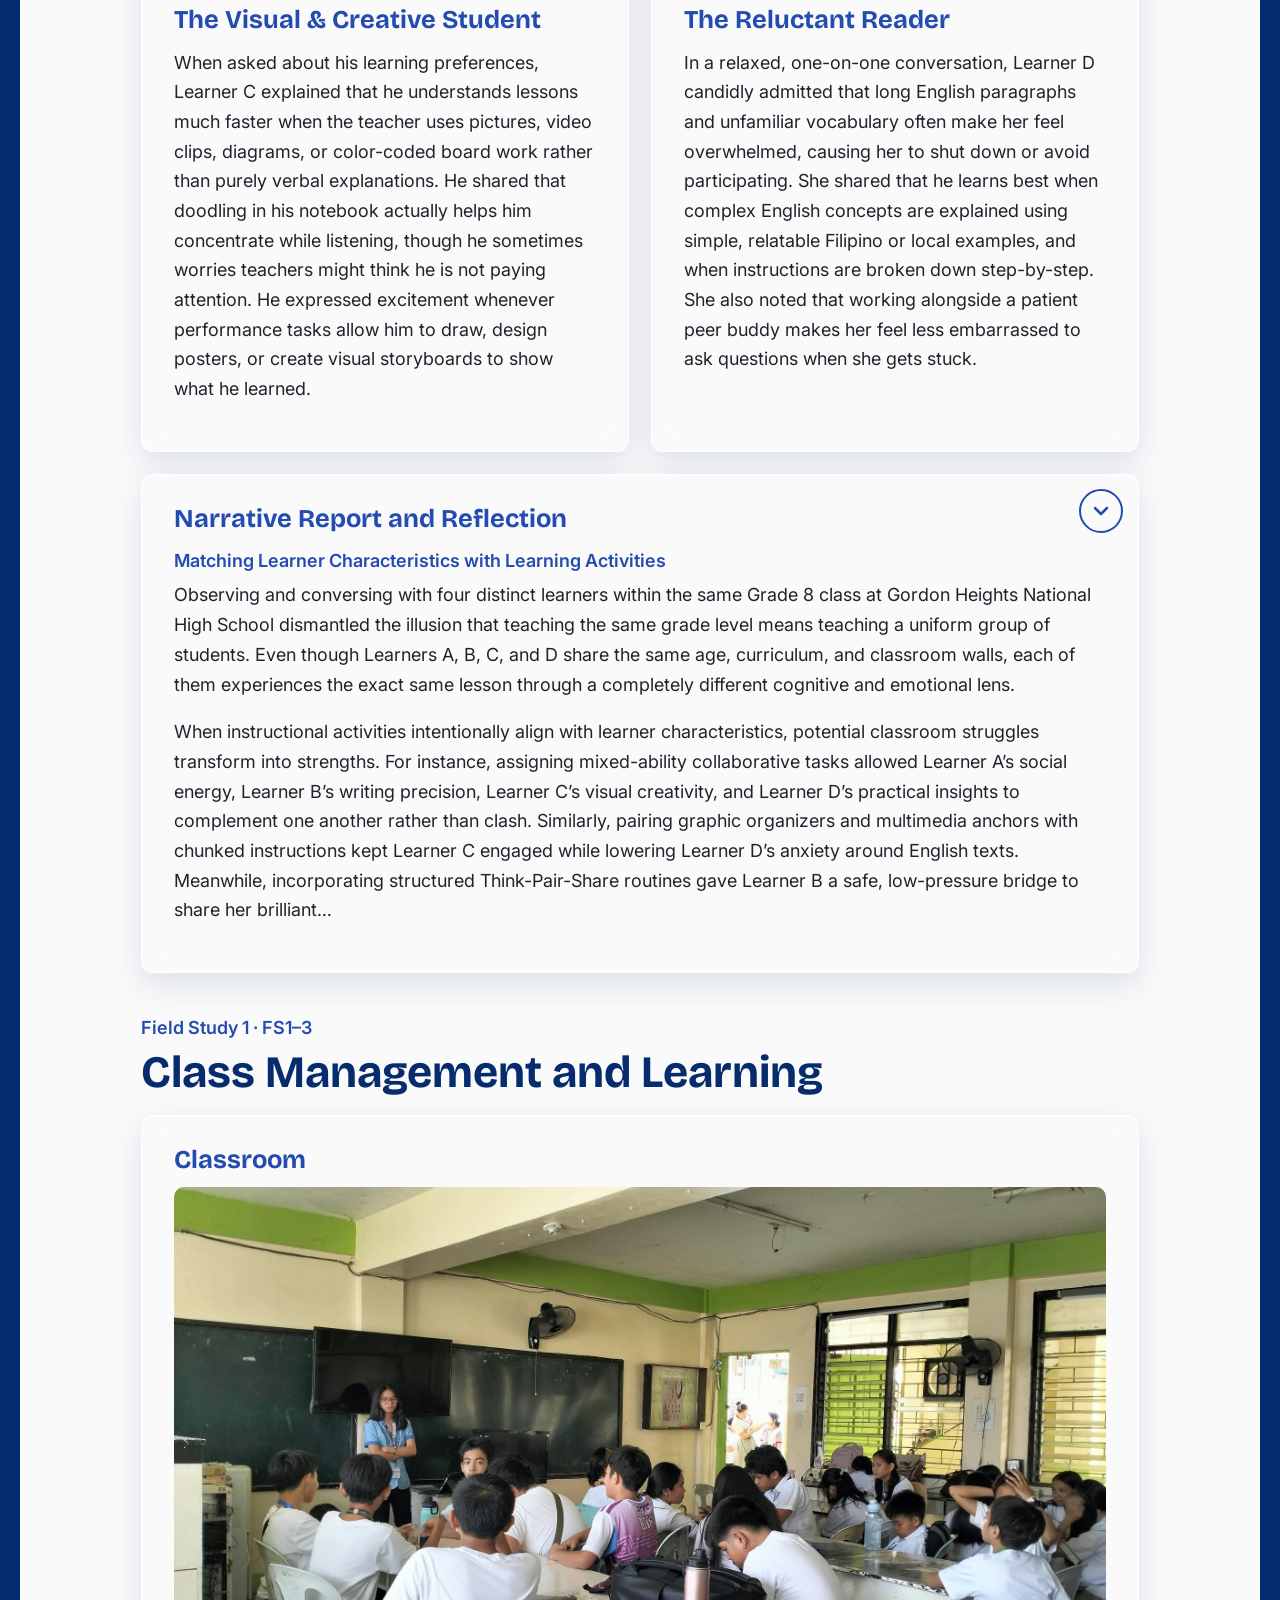
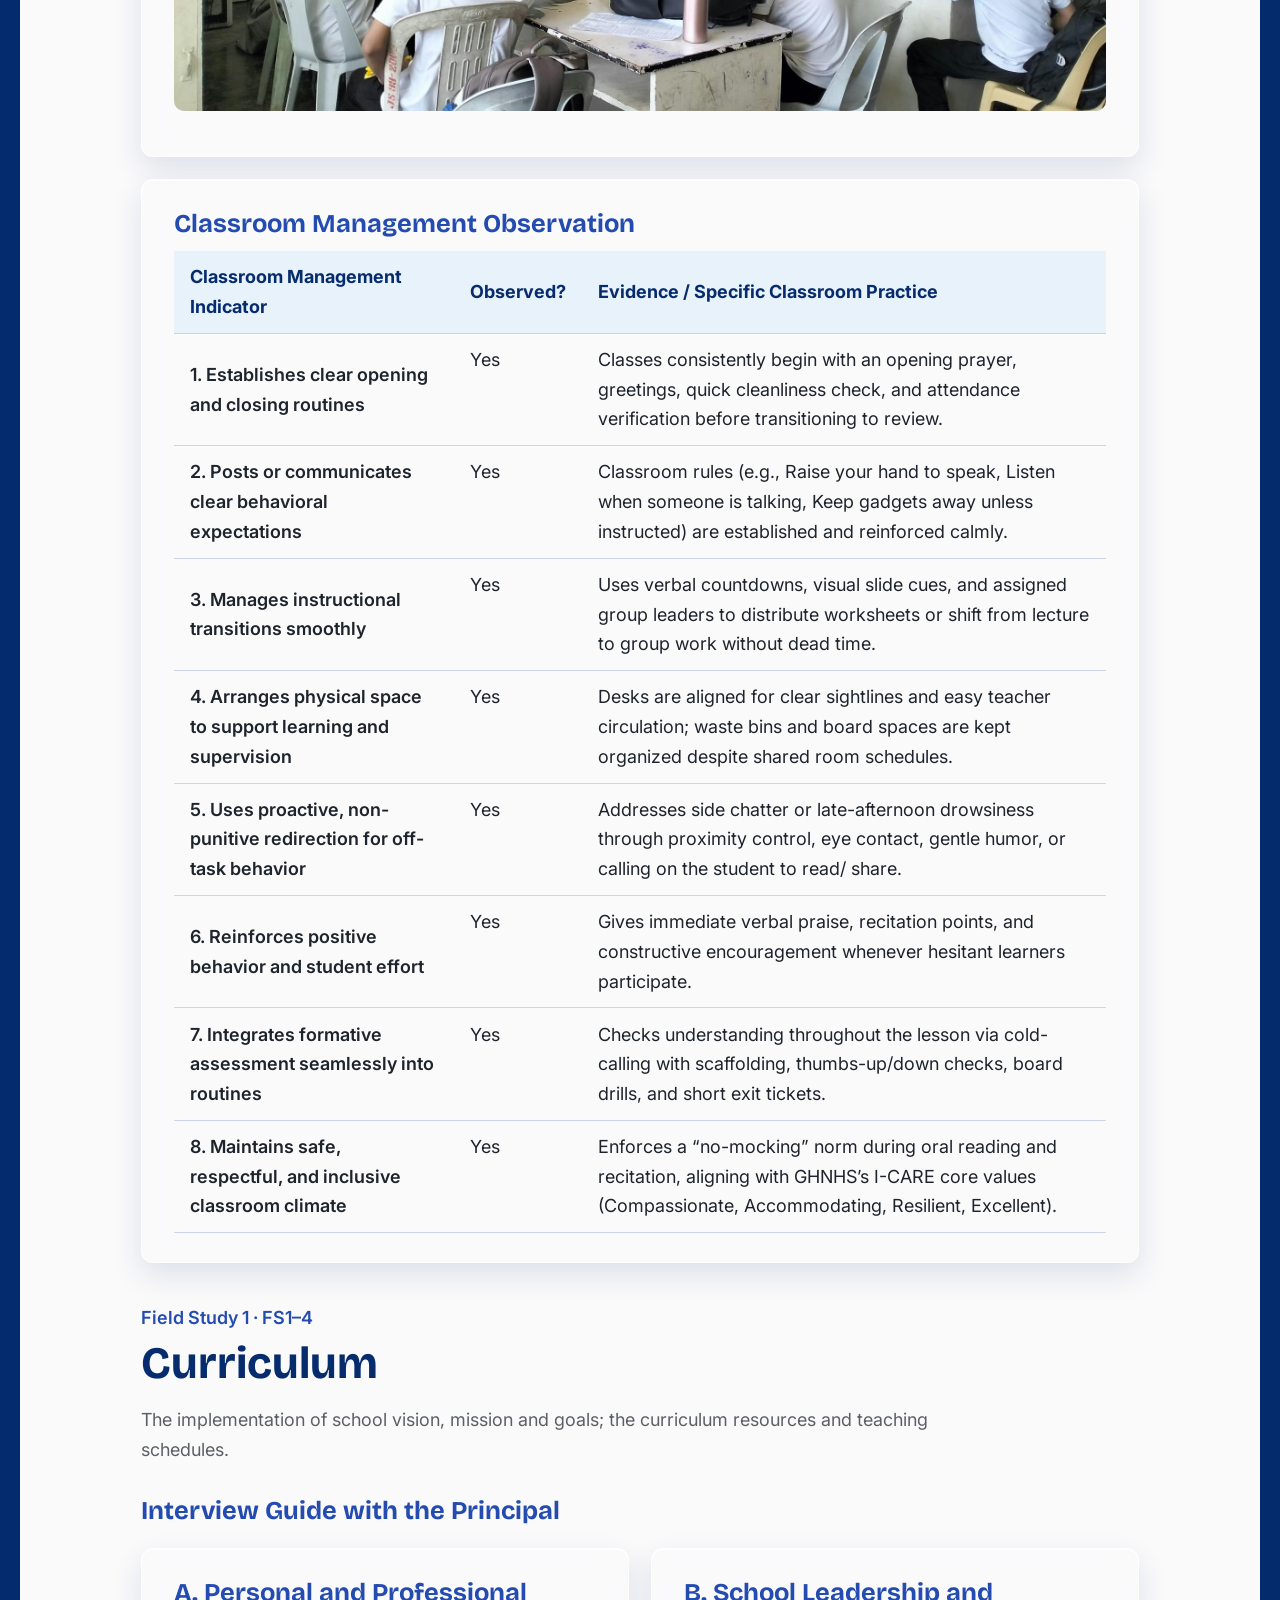
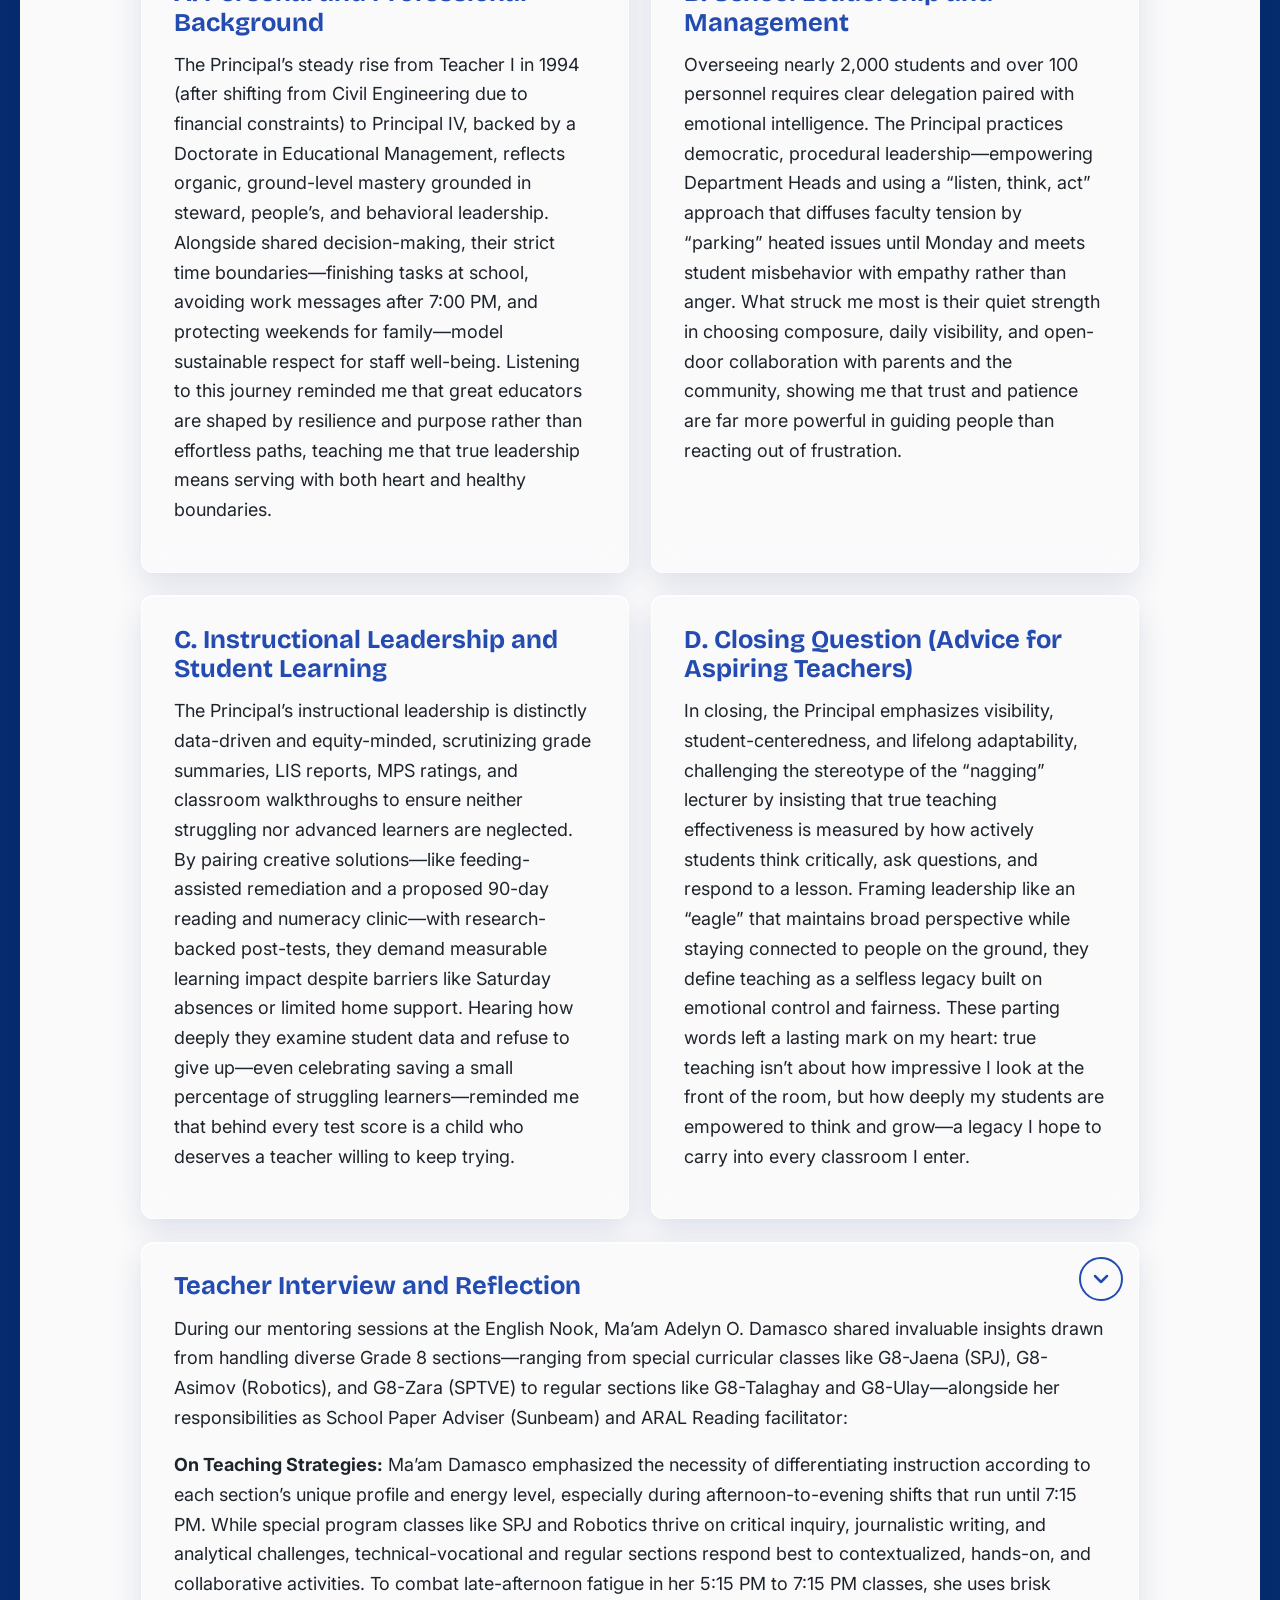
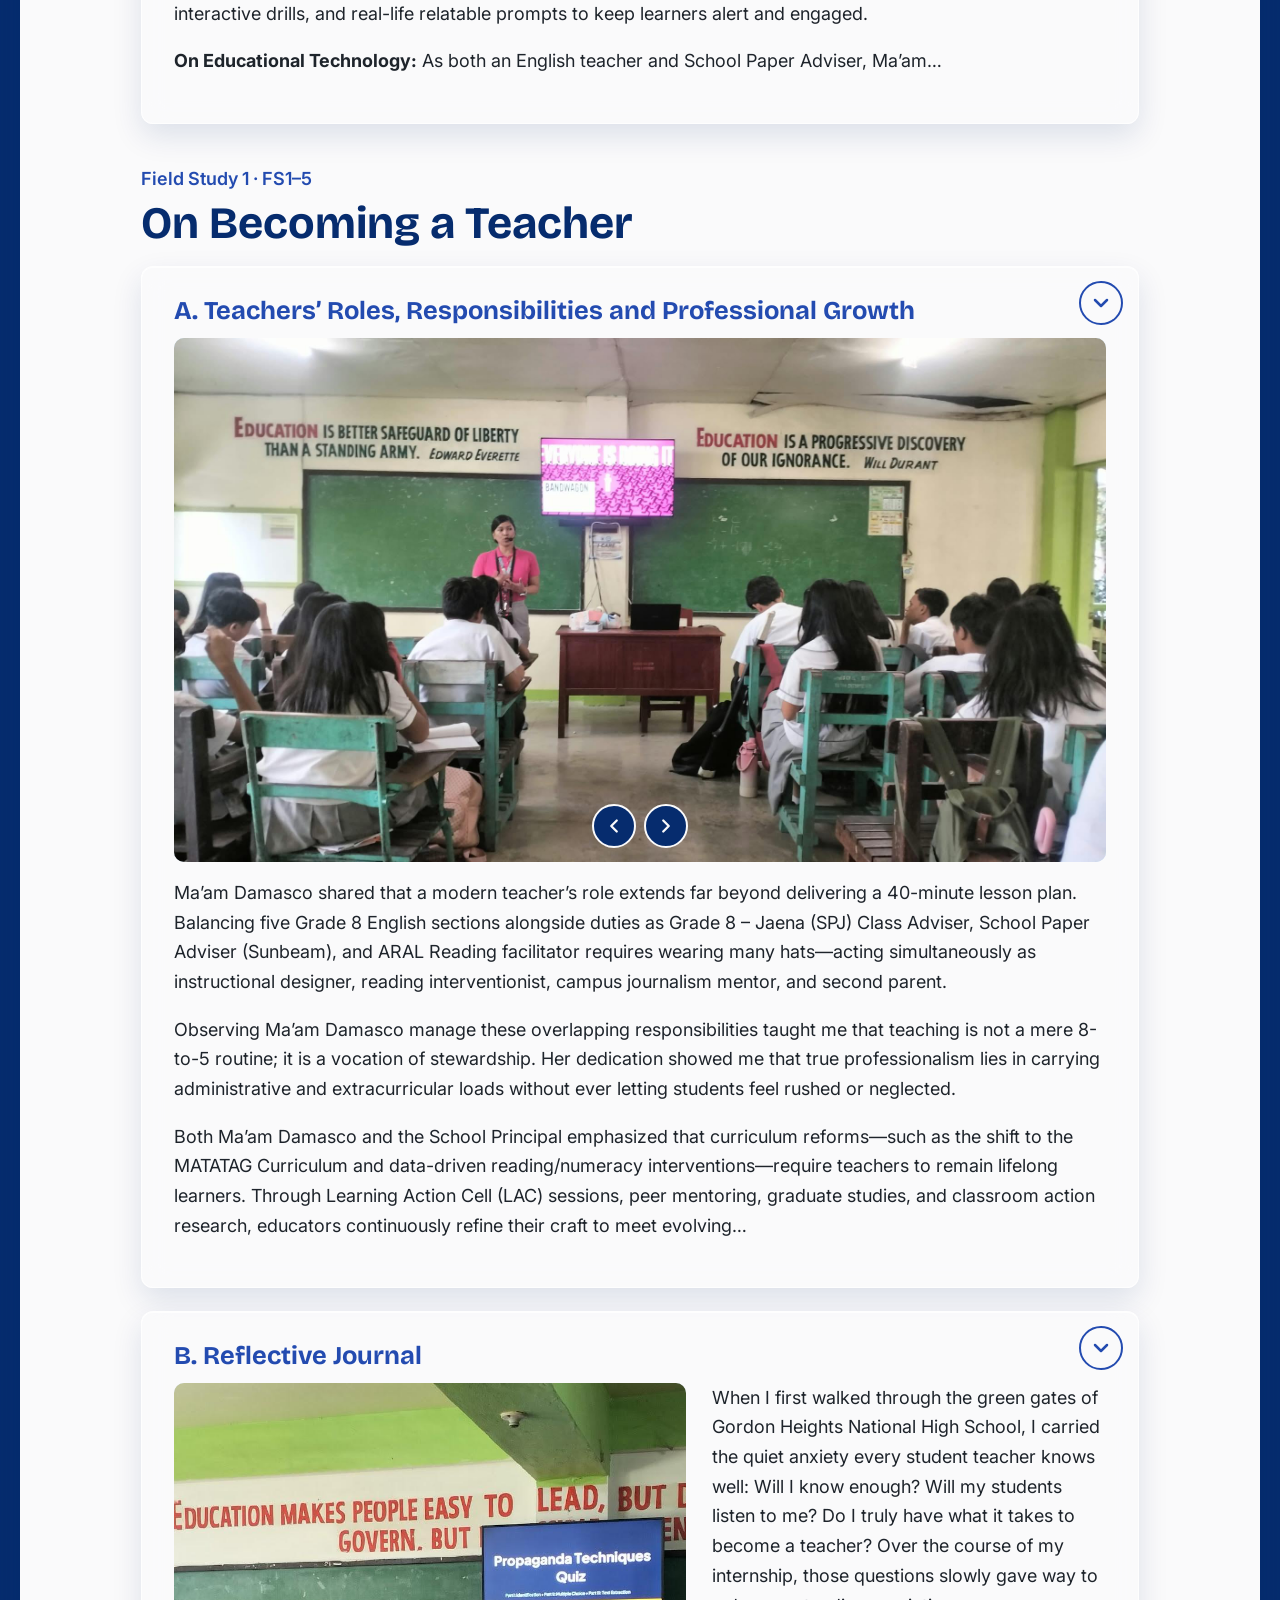
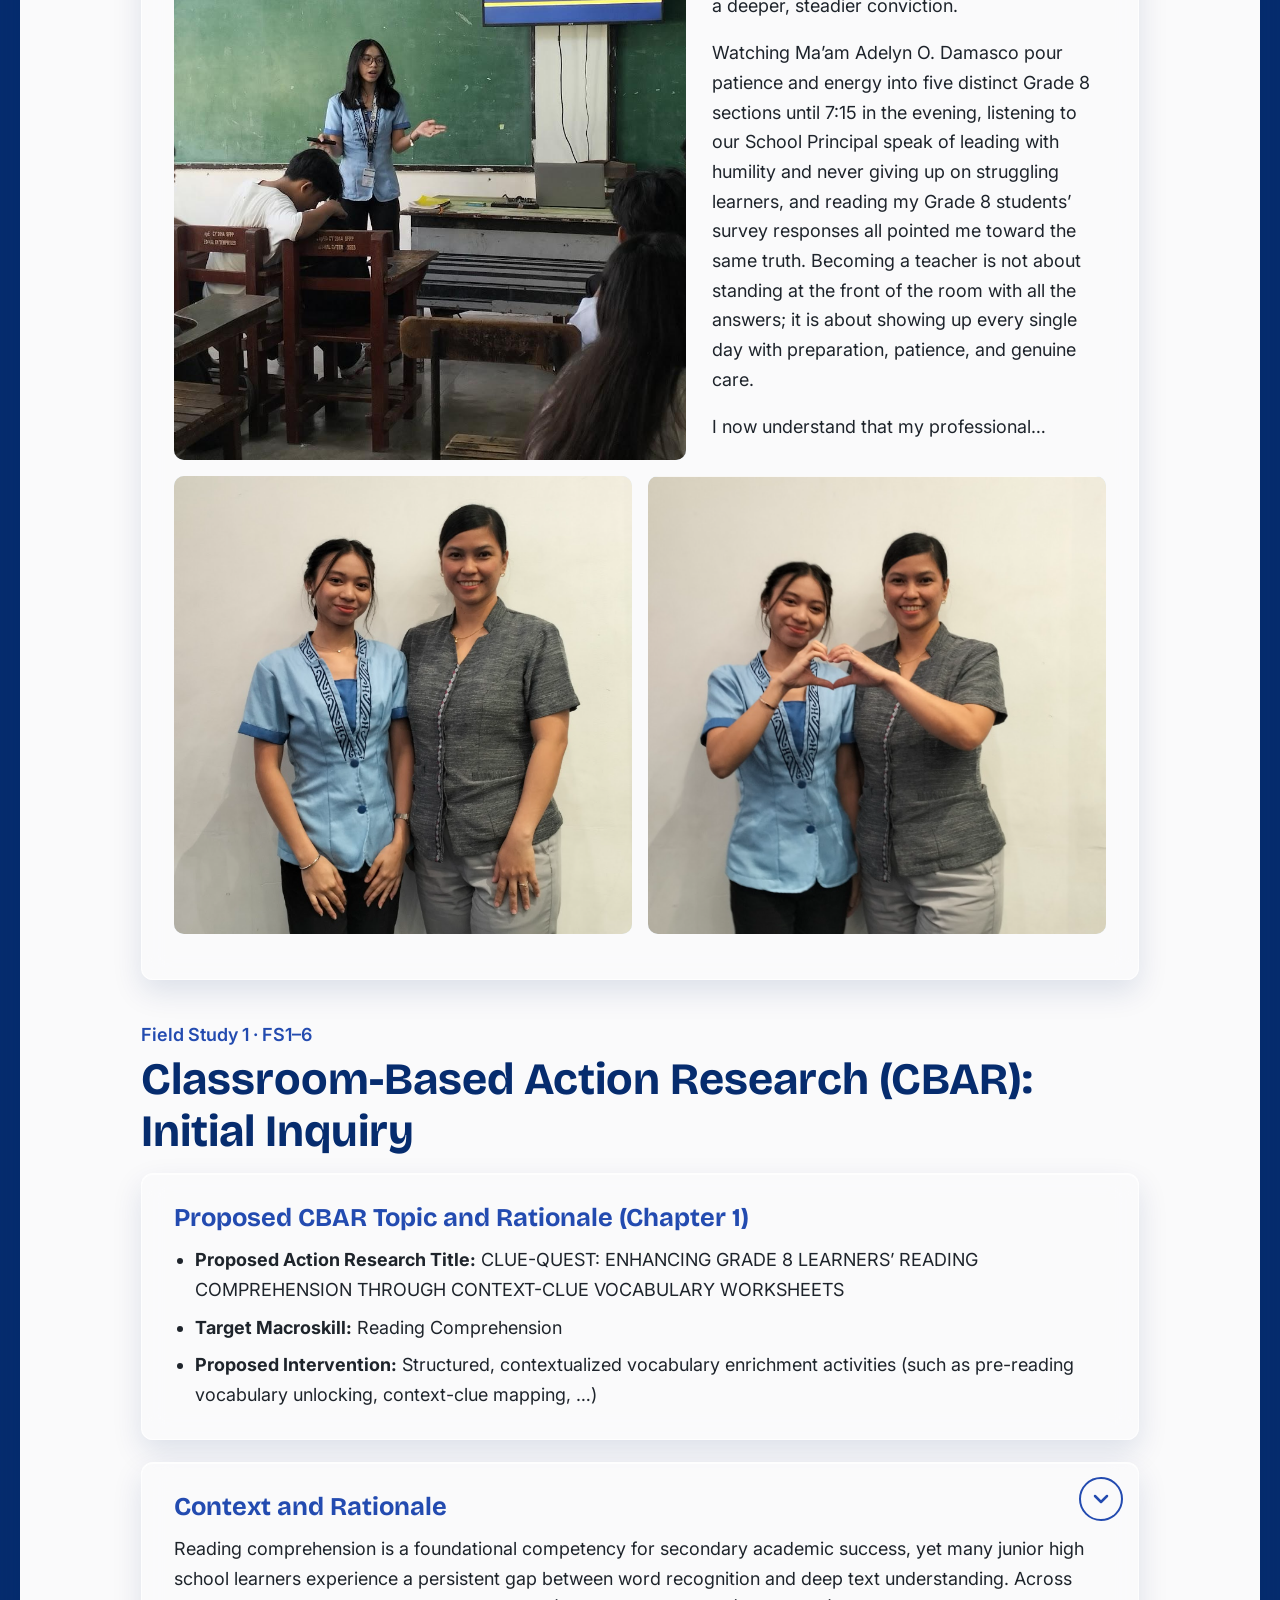
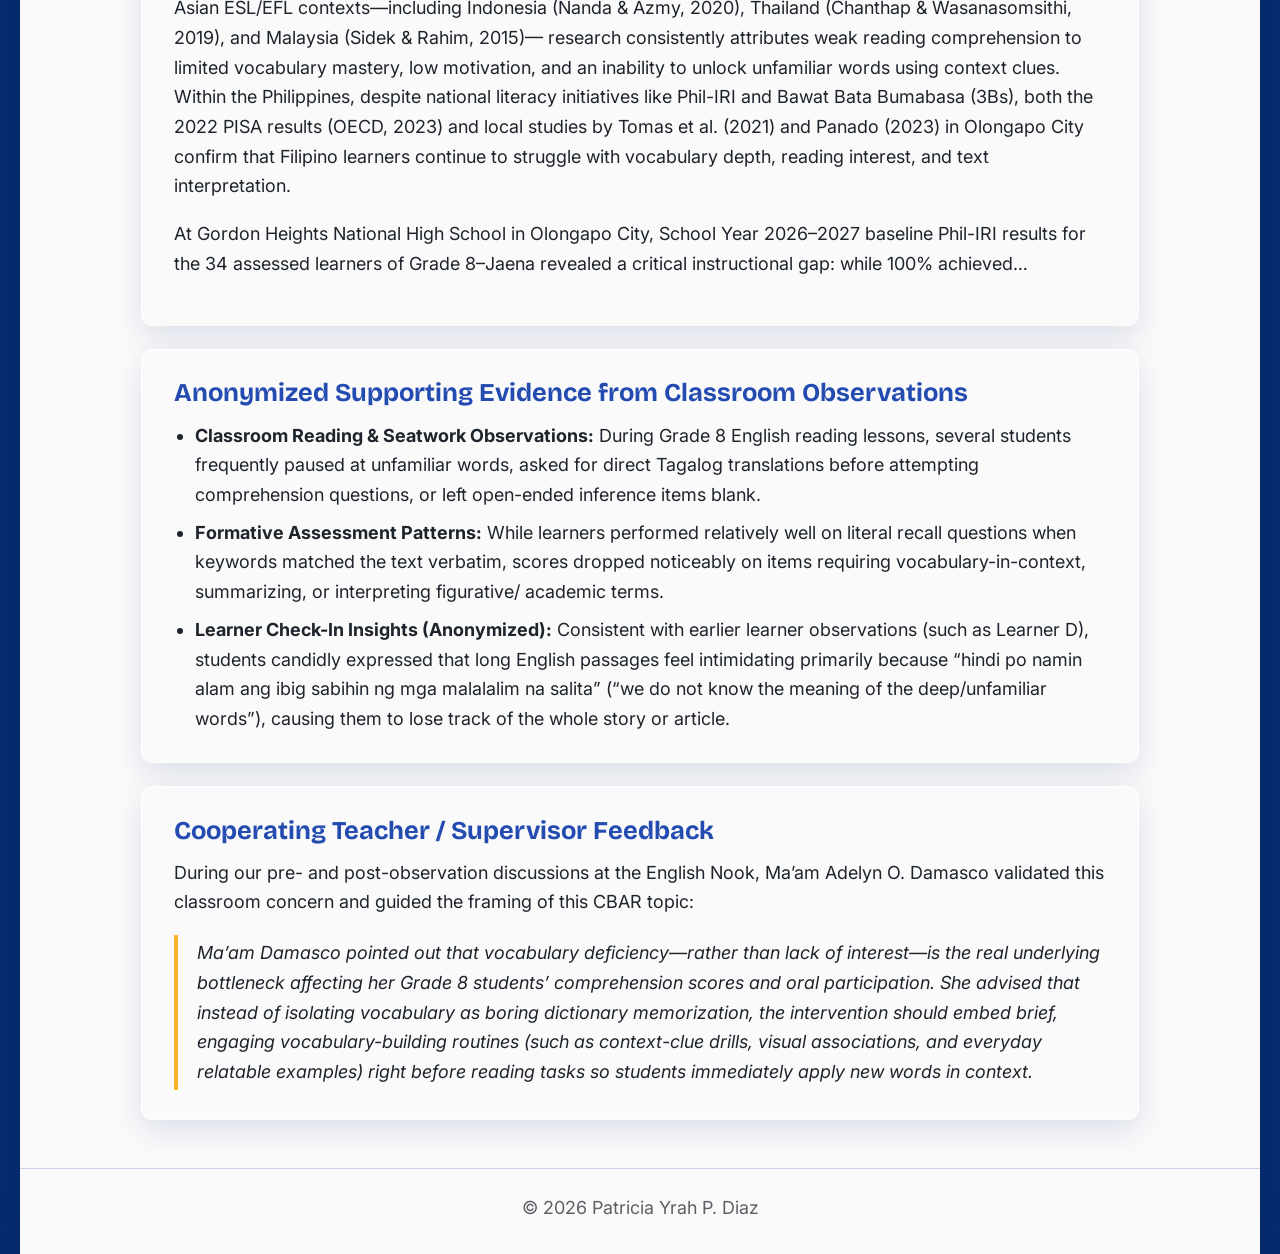
==== commit da5ec3c1: "Improve mobile sidebar fit and controls Co-authored-by: Copilot <223556219+Copilot@users.noreply.git" ====
--- a/field-study-1.html
+++ b/field-study-1.html
@@ -12,7 +12,7 @@
   <link rel="preconnect" href="https://fonts.googleapis.com">
   <link rel="preconnect" href="https://fonts.gstatic.com" crossorigin>
   <link href="https://fonts.googleapis.com/css2?family=Bricolage+Grotesque:wght@600;700&family=Inter:wght@400;600;700&display=swap" rel="stylesheet">
-  <link rel="stylesheet" href="style.css">
+  <link rel="stylesheet" href="style.css?v=mobile-sidebar-layout">
 </head>
 <body class="bg-fs1 has-sticky-bar">
 
@@ -20,6 +20,7 @@
   <button class="edge-tab" id="edgeTab" type="button" aria-label="Open menu" aria-controls="sidebar" aria-expanded="false"></button>
 
   <aside class="sidebar" id="sidebar">
+    <button class="sidebar-close" id="sidebarClose" type="button" aria-label="Close menu" aria-controls="sidebar"><svg viewBox="0 0 24 24" fill="none" stroke="currentColor" stroke-width="2.5" stroke-linecap="round" aria-hidden="true"><path d="m6 6 12 12M18 6 6 18"></path></svg></button>
     <div class="brand">
       <a class="logo-btn" id="sidebarLogo" href="index.html#home" aria-label="Home"><img src="images/sidebar-logo.png" alt="" width="52" height="52"></a>
       <a class="brand-name" href="index.html#home">Patricia Yrah P. Diaz<small>Teaching Internship Portfolio</small></a>
@@ -77,7 +78,7 @@
     <div class="lb-stage" id="lbStage"><img id="lbImg" alt=""></div>
   </div>
 
-  <script src="common.js"></script>
+  <script src="common.js?v=mobile-sidebar-layout"></script>
   <script src="page.js"></script>
 </body>
 </html>
--- a/style.css
+++ b/style.css
@@ -25,7 +25,8 @@
 * { box-sizing: border-box; }
 html { scroll-behavior: smooth; }
 body { --menu-top-offset: .9rem; margin: 0; background: var(--navy-dark); color: var(--text-dark); font: 1.125rem/1.65 var(--font-body); }
-body.has-sticky-bar { --menu-top-offset: 3.75rem; }
+body.has-sticky-bar,
+body.menu-below-topbar { --menu-top-offset: 3.75rem; }
 h2, h3 { font-family: var(--font-heading); line-height: 1.15; margin: 0 0 .5em; color: var(--navy-dark); }
 h2 { font-size: clamp(2rem, 5vw, 2.8rem); }
 h3 { font-size: 1.6rem; }
@@ -47,6 +48,7 @@
   transition: transform .3s var(--ease), visibility 0s;
 }
 html.sidebar-closed .sidebar { transform: translateX(-100%); visibility: hidden; transition: transform .3s var(--ease), visibility 0s .3s; }
+.sidebar-close { display: none; }
 
 /* Desktop edge trigger; touch devices get a rounded hamburger button below */
 .edge-tab {
@@ -66,16 +68,17 @@
     border-radius: 2px; background: var(--navy-dark); box-shadow: 0 -6px 0 var(--navy-dark), 0 6px 0 var(--navy-dark);
   }
   html:not(.sidebar-closed) .edge-tab { opacity: 1; pointer-events: auto; }
-  html:not(.sidebar-closed) .edge-tab::before {
-    content: ""; position: absolute; left: 15px; top: 50%; width: 18px; height: 2px; margin-top: -1px;
-    border-radius: 2px; background: var(--navy-dark); transform: rotate(45deg);
-  }
-  html:not(.sidebar-closed) .edge-tab::after { box-shadow: none; transform: rotate(-45deg); }
   .sidebar {
-    inset: 0 auto auto 0; width: min(320px, 88vw); height: 100vh; height: 100dvh; max-height: 100dvh;
+    inset: 0 auto auto 0; width: min(320px, 100vw); height: 100vh; height: 100dvh; max-height: 100dvh;
     padding: calc(4.5rem + env(safe-area-inset-top)) calc(1rem + env(safe-area-inset-right)) calc(1.25rem + env(safe-area-inset-bottom)) calc(1rem + env(safe-area-inset-left));
     overscroll-behavior: contain;
   }
+  .sidebar-close {
+    position: absolute; top: calc(.75rem + env(safe-area-inset-top)); right: calc(.75rem + env(safe-area-inset-right));
+    display: grid; place-items: center; width: 44px; height: 44px; padding: 0; border: 0; border-radius: 12px;
+    background: var(--amber-gold); color: var(--navy-dark); cursor: pointer;
+  }
+  .sidebar-close svg { width: 22px; height: 22px; }
   html:not(.sidebar-closed) .backdrop { display: block; position: fixed; inset: 0; z-index: 20; background: var(--shade); }
 }
 
@@ -338,7 +341,7 @@
 
 /* ===== 13. TABLET / PHONE ===== */
 @media (max-width: 900px) {
-  .sidebar { width: min(320px, 88vw); }
+  .sidebar { width: min(320px, 100vw); }
   .paper-row { grid-template-columns: 1fr; gap: 1.2rem; padding: 1.4rem; }
   .paper-columns, .masonry, .cols-2, .featured, .split, .domain, .zig-card, .dtr-pair { grid-template-columns: 1fr; gap: 1.2rem; }
   .card { padding: 1.4rem; }
